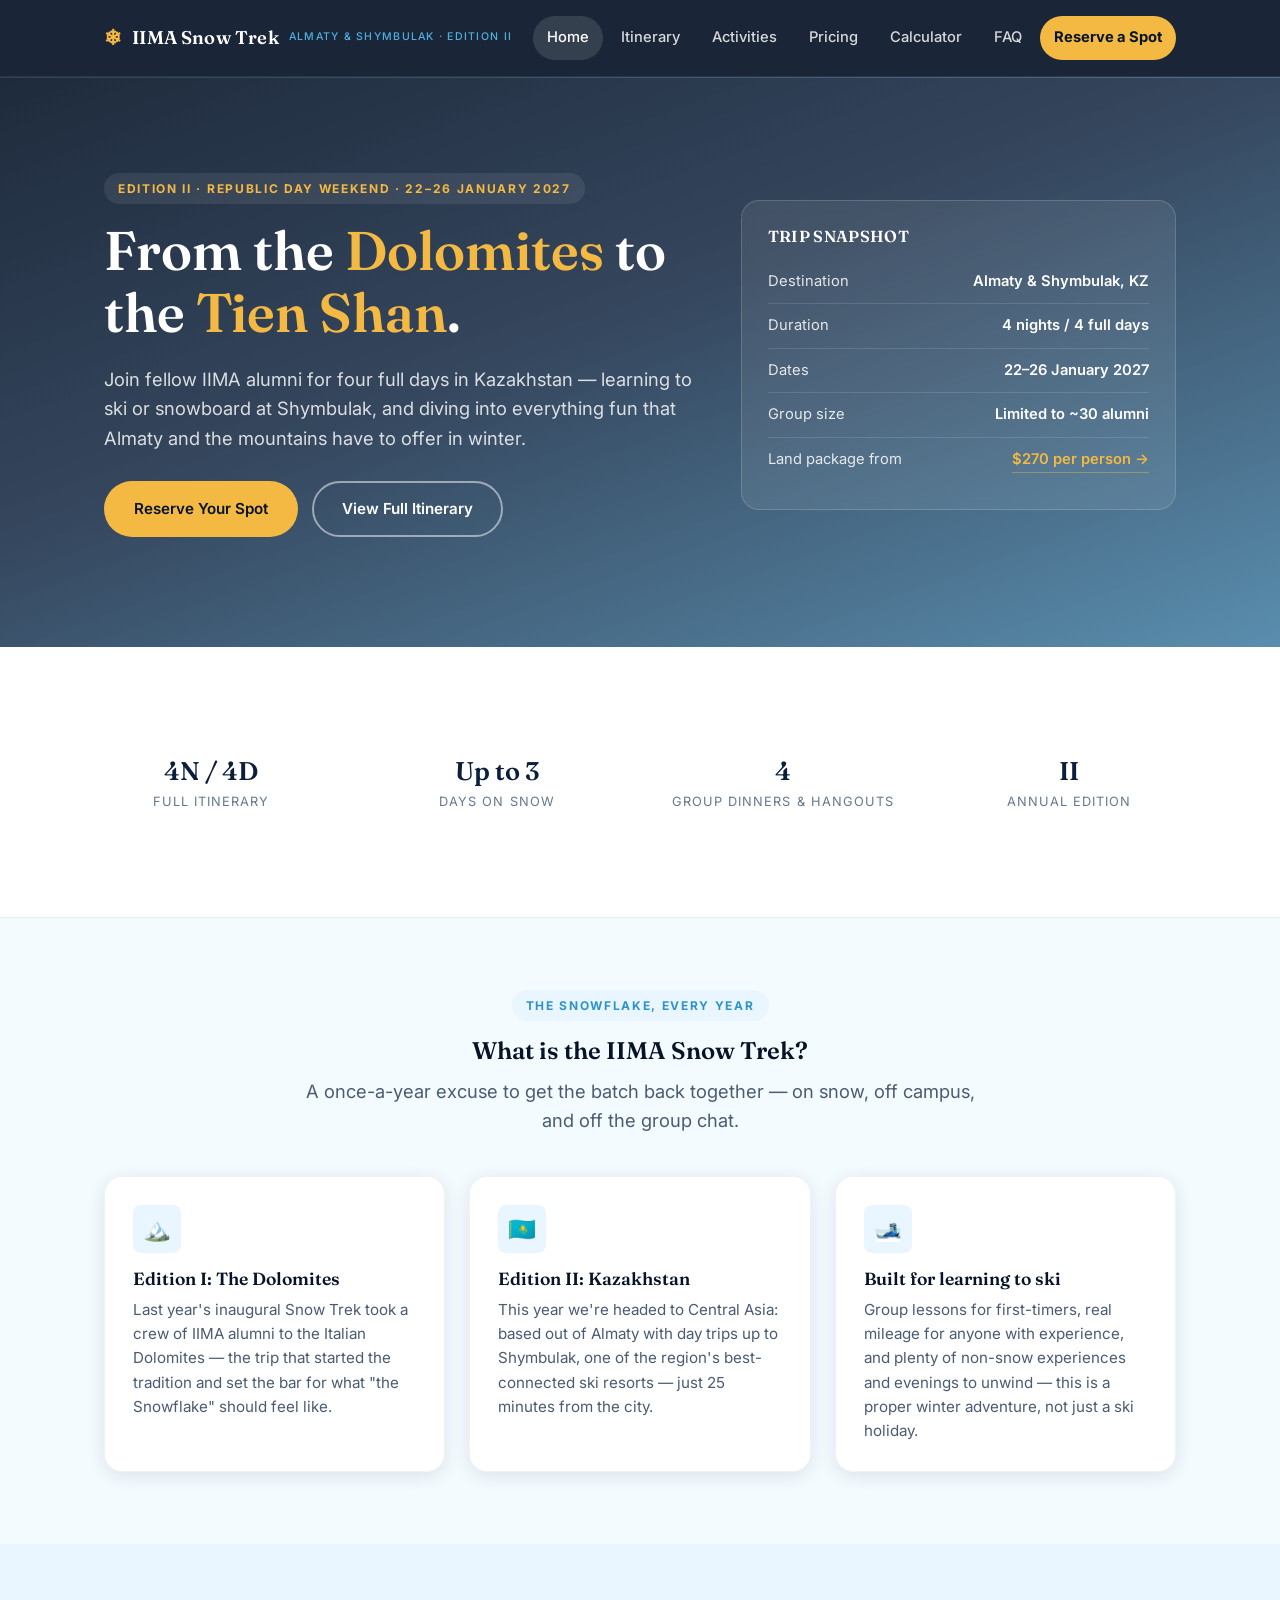
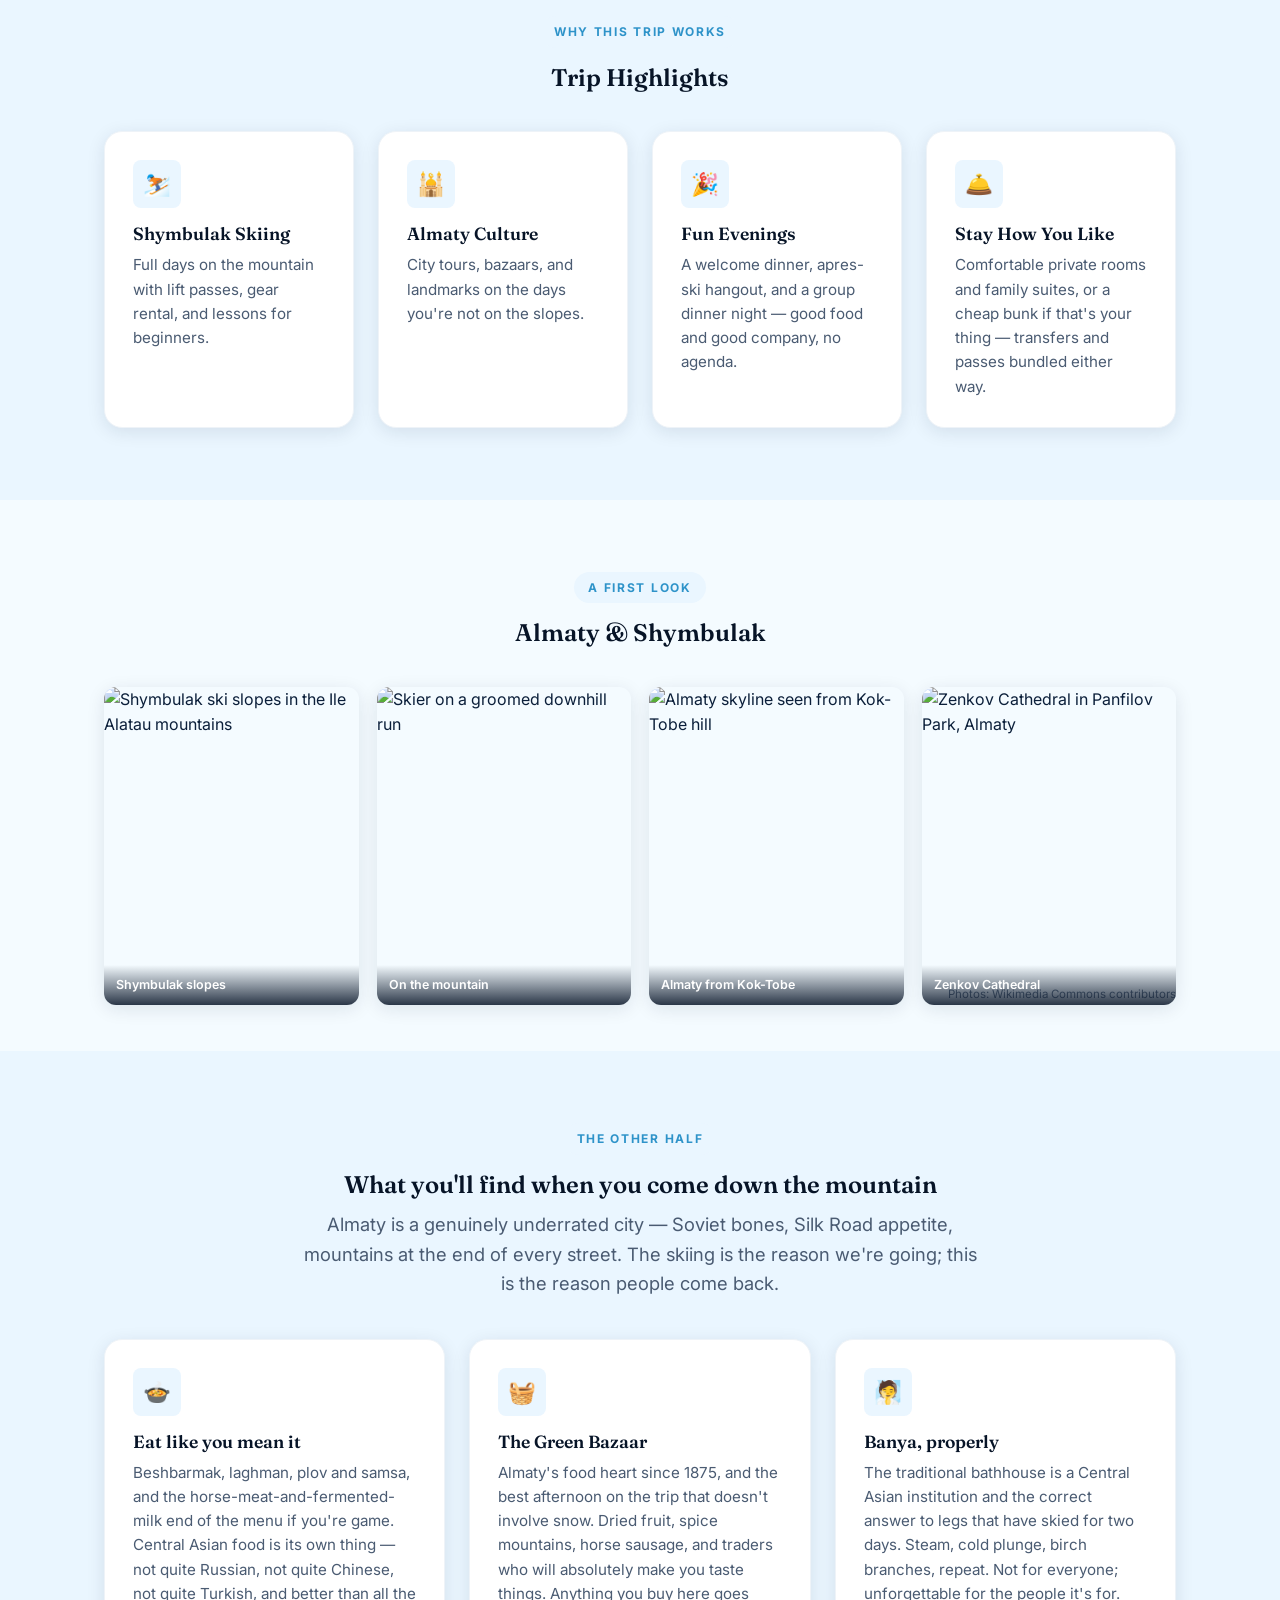
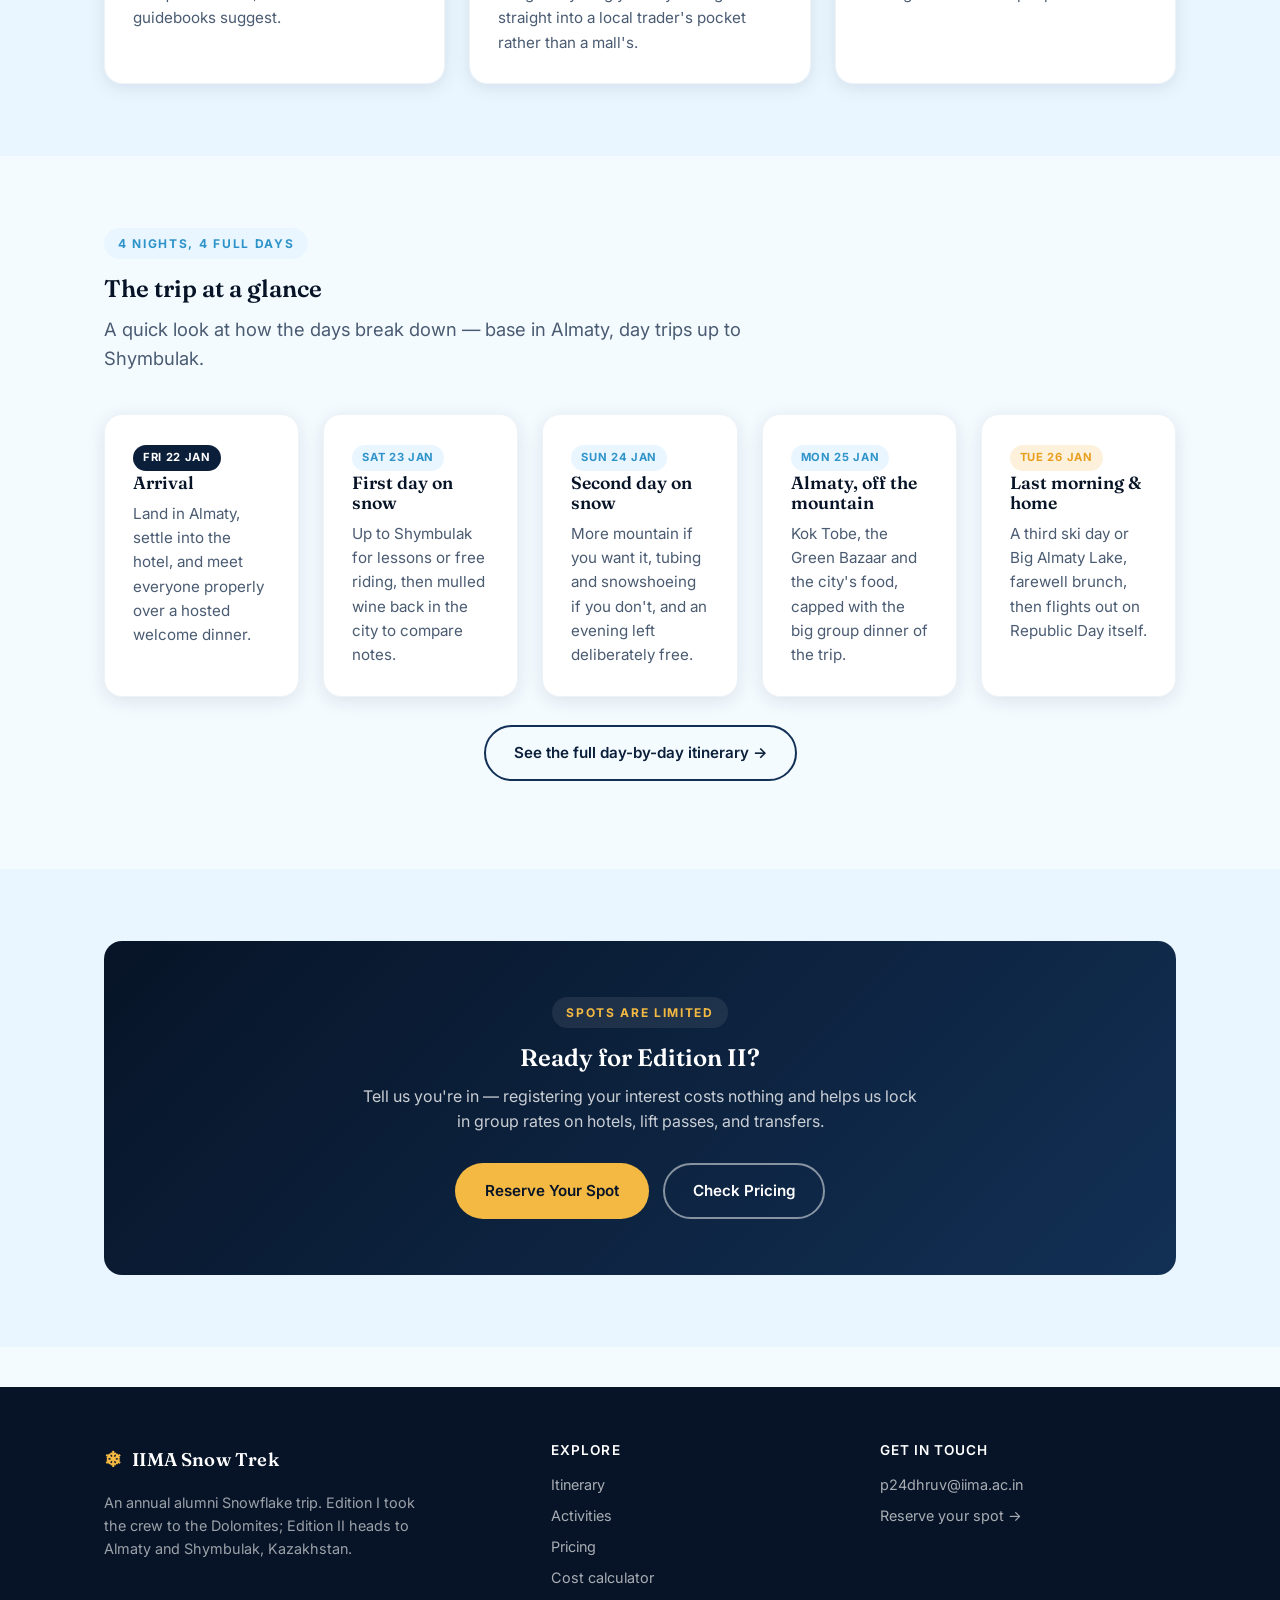
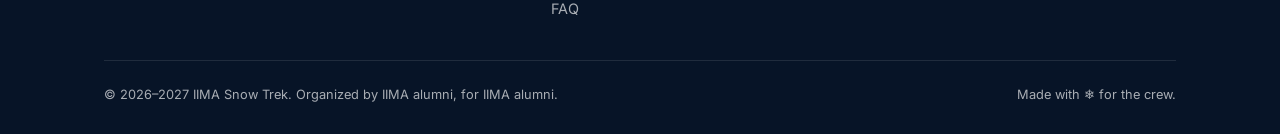
==== index.html @ 06ae1fa2 "Reprice estimates to the 25th percentile instead of the midpoint Every market-sourced figure now sit" ====
<!doctype html>
<html lang="en">
<head>
<meta charset="UTF-8">
<meta name="viewport" content="width=device-width, initial-scale=1.0">
<title>IIMA Snow Trek 2027 — Almaty &amp; Shymbulak, Kazakhstan</title>
<meta name="description" content="The annual IIMA alumni Snow Trek heads to Almaty and Shymbulak, Kazakhstan for 4 nights and 4 full days of learning to ski or snowboard, and winter adventures in Central Asia.">
<link rel="preconnect" href="https://fonts.googleapis.com">
<link rel="preconnect" href="https://fonts.gstatic.com" crossorigin>
<link href="https://fonts.googleapis.com/css2?family=Fraunces:wght@500;600;700&family=Inter:wght@400;500;600;700&display=swap" rel="stylesheet">
<link rel="stylesheet" href="css/style.css">
<link rel="icon" href="data:image/svg+xml,%3Csvg xmlns='http://www.w3.org/2000/svg' viewBox='0 0 100 100'%3E%3Ctext y='.9em' font-size='90'%3E%E2%9D%84%EF%B8%8F%3C/text%3E%3C/svg%3E">
</head>
<body>

<header class="site-header">
  <nav class="nav">
    <a href="index.html" class="brand"><span class="flake">❄</span> IIMA Snow Trek<span class="brand-sub">Almaty &amp; Shymbulak · Edition II</span></a>
    <button class="nav-toggle" aria-label="Toggle menu">☰</button>
    <ul class="nav-links">
      <li><a href="index.html">Home</a></li>
      <li><a href="itinerary.html">Itinerary</a></li>
      <li><a href="activities.html">Activities</a></li>
      <li><a href="pricing.html">Pricing</a></li>
      <li><a href="pricing.html#calc">Calculator</a></li>
      <li><a href="faq.html">FAQ</a></li>
      <li><a href="register.html" class="nav-cta">Reserve a Spot</a></li>
    </ul>
  </nav>
</header>

<section class="hero">
  <div class="wrap hero-inner">
    <div>
      <span class="eyebrow on-dark">Edition II · Republic Day weekend · 22–26 January 2027</span>
      <h1>From the <span class="accent">Dolomites</span> to the <span class="accent">Tien Shan</span>.</h1>
      <p class="lede">Join fellow IIMA alumni for four full days in Kazakhstan — learning to ski or snowboard at Shymbulak, and diving into everything fun that Almaty and the mountains have to offer in winter.</p>
      <div class="hero-ctas">
        <a href="register.html" class="btn btn-primary">Reserve Your Spot</a>
        <a href="itinerary.html" class="btn btn-outline">View Full Itinerary</a>
      </div>
    </div>
    <div class="hero-card">
      <h3>TRIP SNAPSHOT</h3>
      <div class="hero-fact"><span>Destination</span><strong>Almaty &amp; Shymbulak, KZ</strong></div>
      <div class="hero-fact"><span>Duration</span><strong>4 nights / 4 full days</strong></div>
      <div class="hero-fact"><span>Dates</span><strong>22–26 January 2027</strong></div>
      <div class="hero-fact"><span>Group size</span><strong>Limited to ~30 alumni</strong></div>
      <div class="hero-fact"><span>Land package from</span><a href="pricing.html">$270 per person →</a></div>
    </div>
  </div>
</section>

<section class="facts-strip">
  <div class="wrap facts-grid">
    <div class="fact-item"><div class="num">4N / 4D</div><div class="label">Full itinerary</div></div>
    <div class="fact-item"><div class="num">Up to 3</div><div class="label">Days on snow</div></div>
    <div class="fact-item"><div class="num">4</div><div class="label">Group dinners &amp; hangouts</div></div>
    <div class="fact-item"><div class="num">II</div><div class="label">Annual edition</div></div>
  </div>
</section>

<section>
  <div class="wrap">
    <div class="section-head center">
      <span class="eyebrow">The Snowflake, every year</span>
      <h2>What is the IIMA Snow Trek?</h2>
      <p class="lede center">A once-a-year excuse to get the batch back together — on snow, off campus, and off the group chat.</p>
    </div>
    <div class="grid grid-3">
      <div class="card">
        <div class="icon">🏔️</div>
        <h3>Edition I: The Dolomites</h3>
        <p>Last year's inaugural Snow Trek took a crew of IIMA alumni to the Italian Dolomites — the trip that started the tradition and set the bar for what "the Snowflake" should feel like.</p>
      </div>
      <div class="card">
        <div class="icon">🇰🇿</div>
        <h3>Edition II: Kazakhstan</h3>
        <p>This year we're headed to Central Asia: based out of Almaty with day trips up to Shymbulak, one of the region's best-connected ski resorts — just 25 minutes from the city.</p>
      </div>
      <div class="card">
        <div class="icon">🎿</div>
        <h3>Built for learning to ski</h3>
        <p>Group lessons for first-timers, real mileage for anyone with experience, and plenty of non-snow experiences and evenings to unwind — this is a proper winter adventure, not just a ski holiday.</p>
      </div>
    </div>
  </div>
</section>

<section style="background:var(--ice-200);">
  <div class="wrap">
    <div class="section-head center">
      <span class="eyebrow">Why this trip works</span>
      <h2>Trip Highlights</h2>
    </div>
    <div class="grid grid-4">
      <div class="card">
        <div class="icon">⛷️</div>
        <h3>Shymbulak Skiing</h3>
        <p>Full days on the mountain with lift passes, gear rental, and lessons for beginners.</p>
      </div>
      <div class="card">
        <div class="icon">🕌</div>
        <h3>Almaty Culture</h3>
        <p>City tours, bazaars, and landmarks on the days you're not on the slopes.</p>
      </div>
      <div class="card">
        <div class="icon">🎉</div>
        <h3>Fun Evenings</h3>
        <p>A welcome dinner, apres-ski hangout, and a group dinner night — good food and good company, no agenda.</p>
      </div>
      <div class="card">
        <div class="icon">🛎️</div>
        <h3>Stay How You Like</h3>
        <p>Comfortable private rooms and family suites, or a cheap bunk if that's your thing — transfers and passes bundled either way.</p>
      </div>
    </div>
  </div>
</section>

<section style="padding-bottom:24px;">
  <div class="wrap">
    <div class="section-head center">
      <span class="eyebrow">A first look</span>
      <h2>Almaty &amp; Shymbulak</h2>
    </div>
    <div class="gallery-grid">
      <div class="gallery-item">
        <img src="https://commons.wikimedia.org/wiki/Special:FilePath/Shymbulak_Ile_Alatau_Mountains_in_Almaty_07.jpg" alt="Shymbulak ski slopes in the Ile Alatau mountains" loading="lazy">
        <span class="cap">Shymbulak slopes</span>
      </div>
      <div class="gallery-item">
        <img src="https://commons.wikimedia.org/wiki/Special:FilePath/Downhill_skiing_in_flat_light.jpg" alt="Skier on a groomed downhill run" loading="lazy">
        <span class="cap">On the mountain</span>
      </div>
      <div class="gallery-item">
        <img src="https://commons.wikimedia.org/wiki/Special:FilePath/Almaty_Skyline_from_the_K%C3%B6k_T%C3%B6be_hill.jpg" alt="Almaty skyline seen from Kok-Tobe hill" loading="lazy">
        <span class="cap">Almaty from Kok-Tobe</span>
      </div>
      <div class="gallery-item">
        <img src="https://commons.wikimedia.org/wiki/Special:FilePath/Zenkov_Cathedral,_Almaty.jpg" alt="Zenkov Cathedral in Panfilov Park, Almaty" loading="lazy">
        <span class="cap">Zenkov Cathedral</span>
      </div>
    </div>
    <p class="photo-credit">Photos: Wikimedia Commons contributors</p>
  </div>
</section>

<section style="background:var(--ice-200);">
  <div class="wrap">
    <div class="section-head center">
      <span class="eyebrow">The other half</span>
      <h2>What you'll find when you come down the mountain</h2>
      <p class="lede center">Almaty is a genuinely underrated city — Soviet bones, Silk Road appetite, mountains at the end of every street. The skiing is the reason we're going; this is the reason people come back.</p>
    </div>
    <div class="grid grid-3">
      <div class="card">
        <div class="icon">🍲</div>
        <h3>Eat like you mean it</h3>
        <p>Beshbarmak, laghman, plov and samsa, and the horse-meat-and-fermented-milk end of the menu if you're game. Central Asian food is its own thing — not quite Russian, not quite Chinese, not quite Turkish, and better than all the guidebooks suggest.</p>
      </div>
      <div class="card">
        <div class="icon">🧺</div>
        <h3>The Green Bazaar</h3>
        <p>Almaty's food heart since 1875, and the best afternoon on the trip that doesn't involve snow. Dried fruit, spice mountains, horse sausage, and traders who will absolutely make you taste things. Anything you buy here goes straight into a local trader's pocket rather than a mall's.</p>
      </div>
      <div class="card">
        <div class="icon">🧖</div>
        <h3>Banya, properly</h3>
        <p>The traditional bathhouse is a Central Asian institution and the correct answer to legs that have skied for two days. Steam, cold plunge, birch branches, repeat. Not for everyone; unforgettable for the people it's for.</p>
      </div>
    </div>
  </div>
</section>

<section>
  <div class="wrap">
    <div class="section-head">
      <span class="eyebrow">4 nights, 4 full days</span>
      <h2>The trip at a glance</h2>
      <p class="lede">A quick look at how the days break down — base in Almaty, day trips up to Shymbulak.</p>
    </div>
    <div class="grid grid-5">
      <div class="card"><div class="tag navy">Fri 22 Jan</div><h3>Arrival</h3><p>Land in Almaty, settle into the hotel, and meet everyone properly over a hosted welcome dinner.</p></div>
      <div class="card"><div class="tag">Sat 23 Jan</div><h3>First day on snow</h3><p>Up to Shymbulak for lessons or free riding, then mulled wine back in the city to compare notes.</p></div>
      <div class="card"><div class="tag">Sun 24 Jan</div><h3>Second day on snow</h3><p>More mountain if you want it, tubing and snowshoeing if you don't, and an evening left deliberately free.</p></div>
      <div class="card"><div class="tag">Mon 25 Jan</div><h3>Almaty, off the mountain</h3><p>Kok Tobe, the Green Bazaar and the city's food, capped with the big group dinner of the trip.</p></div>
      <div class="card"><div class="tag gold">Tue 26 Jan</div><h3>Last morning &amp; home</h3><p>A third ski day or Big Almaty Lake, farewell brunch, then flights out on Republic Day itself.</p></div>
    </div>
    <p class="center" style="margin-top:28px;"><a href="itinerary.html" class="btn btn-outline-dark">See the full day-by-day itinerary →</a></p>
  </div>
</section>

<section style="background:var(--ice-200);">
  <div class="wrap">
    <div class="cta-band">
      <span class="eyebrow on-dark">Spots are limited</span>
      <h2>Ready for Edition II?</h2>
      <p>Tell us you're in — registering your interest costs nothing and helps us lock in group rates on hotels, lift passes, and transfers.</p>
      <div class="hero-ctas">
        <a href="register.html" class="btn btn-primary">Reserve Your Spot</a>
        <a href="pricing.html" class="btn btn-outline">Check Pricing</a>
      </div>
    </div>
  </div>
</section>

<footer class="site-footer">
  <div class="wrap">
    <div class="footer-grid">
      <div>
        <div class="brand" style="margin-bottom:14px;"><span class="flake">❄</span> IIMA Snow Trek</div>
        <p style="color:rgba(255,255,255,0.6); font-size:0.9rem; max-width:320px;">An annual alumni Snowflake trip. Edition I took the crew to the Dolomites; Edition II heads to Almaty and Shymbulak, Kazakhstan.</p>
      </div>
      <div>
        <h4>Explore</h4>
        <ul>
          <li><a href="itinerary.html">Itinerary</a></li>
          <li><a href="activities.html">Activities</a></li>
          <li><a href="pricing.html">Pricing</a></li>
          <li><a href="pricing.html#calc">Cost calculator</a></li>
          <li><a href="faq.html">FAQ</a></li>
        </ul>
      </div>
      <div>
        <h4>Get in touch</h4>
        <ul>
          <li><a href="mailto:p24dhruv@iima.ac.in">p24dhruv@iima.ac.in</a></li>
          <li><a href="register.html">Reserve your spot →</a></li>
        </ul>
      </div>
    </div>
    <div class="footer-bottom">
      <span>© 2026–2027 IIMA Snow Trek. Organized by IIMA alumni, for IIMA alumni.</span>
      <span>Made with ❄ for the crew.</span>
    </div>
  </div>
</footer>

<script src="js/main.js"></script>
</body>
</html>
---- css/style.css ----
/* ===================== IIMA Snow Trek — Shared Styles ===================== */

:root {
  --navy-950: #071427;
  --navy-900: #0b1f3a;
  --navy-800: #123055;
  --navy-700: #1a4272;
  --ice-100: #f4fbff;
  --ice-200: #eaf6ff;
  --ice-300: #d6ecfb;
  --sky-400: #4fb0e0;
  --sky-500: #2e93c9;
  --gold-400: #f4b942;
  --gold-500: #e89f1f;
  --slate-600: #4a5b72;
  --slate-500: #66788e;
  --white: #ffffff;
  --radius-lg: 18px;
  --radius-md: 12px;
  --radius-sm: 8px;
  --shadow-soft: 0 10px 30px rgba(11, 31, 58, 0.08);
  --shadow-card: 0 4px 18px rgba(11, 31, 58, 0.10);
  --max-width: 1120px;
}

* { box-sizing: border-box; }

html { scroll-behavior: smooth; }

body {
  margin: 0;
  font-family: 'Inter', -apple-system, BlinkMacSystemFont, 'Segoe UI', sans-serif;
  color: var(--navy-900);
  background: var(--ice-100);
  line-height: 1.6;
  -webkit-font-smoothing: antialiased;
}

h1, h2, h3, h4 {
  font-family: 'Fraunces', Georgia, 'Times New Roman', serif;
  font-weight: 600;
  line-height: 1.15;
  margin: 0 0 0.5em;
  color: var(--navy-950);
}

p { margin: 0 0 1em; color: var(--slate-600); }

a { color: inherit; text-decoration: none; }

img { max-width: 100%; display: block; }

.wrap {
  max-width: var(--max-width);
  margin: 0 auto;
  padding: 0 24px;
}

section { padding: 72px 0; }

.section-tight { padding: 40px 0; }

.eyebrow {
  display: inline-block;
  font-size: 0.75rem;
  font-weight: 700;
  letter-spacing: 0.14em;
  text-transform: uppercase;
  color: var(--sky-500);
  background: var(--ice-200);
  padding: 6px 14px;
  border-radius: 999px;
  margin-bottom: 16px;
}

.eyebrow.on-dark {
  color: var(--gold-400);
  background: rgba(255,255,255,0.08);
}

.lede {
  font-size: 1.15rem;
  color: var(--slate-600);
  max-width: 680px;
}

.center { text-align: center; margin-left: auto; margin-right: auto; }

/* ---------- Buttons ---------- */
.btn {
  display: inline-flex;
  align-items: center;
  gap: 8px;
  padding: 14px 28px;
  border-radius: 999px;
  font-weight: 600;
  font-size: 0.95rem;
  border: 2px solid transparent;
  cursor: pointer;
  transition: transform 0.15s ease, box-shadow 0.15s ease, background 0.15s ease, color 0.15s ease;
}

.btn-primary {
  background: var(--gold-400);
  color: var(--navy-950);
}
.btn-primary:hover { background: var(--gold-500); transform: translateY(-1px); box-shadow: 0 8px 20px rgba(232,159,31,0.35); }

.btn-outline {
  background: transparent;
  border-color: rgba(255,255,255,0.5);
  color: var(--white);
}
.btn-outline:hover { background: rgba(255,255,255,0.12); }

.btn-outline-dark {
  background: transparent;
  border-color: var(--navy-800);
  color: var(--navy-900);
}
.btn-outline-dark:hover { background: var(--navy-900); color: var(--white); }

.btn-block { width: 100%; justify-content: center; }

/* ---------- Header / Nav ---------- */
.site-header {
  position: sticky;
  top: 0;
  z-index: 100;
  background: rgba(7, 20, 39, 0.92);
  backdrop-filter: blur(8px);
  border-bottom: 1px solid rgba(255,255,255,0.08);
}

.nav {
  display: flex;
  align-items: center;
  justify-content: space-between;
  padding: 16px 24px;
  max-width: var(--max-width);
  margin: 0 auto;
}

.brand {
  display: flex;
  align-items: center;
  gap: 10px;
  color: var(--white);
  font-family: 'Fraunces', serif;
  font-weight: 600;
  font-size: 1.15rem;
  letter-spacing: 0.01em;
}

.brand .flake { font-size: 1.3rem; color: var(--gold-400); }
.brand .brand-sub {
  display: block;
  font-family: 'Inter', sans-serif;
  font-weight: 500;
  font-size: 0.66rem;
  letter-spacing: 0.12em;
  text-transform: uppercase;
  color: var(--sky-400);
}

.nav-links {
  display: flex;
  align-items: center;
  gap: 4px;
  list-style: none;
  margin: 0;
  padding: 0;
}

.nav-links a {
  display: block;
  padding: 10px 14px;
  border-radius: 999px;
  color: rgba(255,255,255,0.82);
  font-size: 0.92rem;
  font-weight: 500;
  transition: background 0.15s ease, color 0.15s ease;
}

.nav-links a:hover { background: rgba(255,255,255,0.08); color: var(--white); }
.nav-links a.active { background: rgba(255,255,255,0.12); color: var(--white); }

.nav-links a.nav-cta {
  background: var(--gold-400);
  color: var(--navy-950);
  font-weight: 700;
}
.nav-links a.nav-cta:hover { background: var(--gold-500); }

.nav-toggle {
  display: none;
  background: none;
  border: none;
  color: var(--white);
  font-size: 1.6rem;
  cursor: pointer;
  padding: 4px 8px;
}

@media (max-width: 860px) {
  .nav-toggle { display: block; }
  .nav-links {
    position: absolute;
    top: 100%;
    left: 0;
    right: 0;
    flex-direction: column;
    align-items: stretch;
    background: var(--navy-950);
    padding: 8px 16px 20px;
    gap: 2px;
    display: none;
    border-bottom: 1px solid rgba(255,255,255,0.08);
  }
  .nav-links.open { display: flex; }
  .nav-links a { padding: 12px 14px; }
  .nav-links a.nav-cta { margin-top: 8px; text-align: center; }
}

/* ---------- Hero (page banner, non-home) ---------- */
.page-hero {
  background:
    linear-gradient(160deg, rgba(7,20,39,0.90) 0%, rgba(11,31,58,0.86) 55%, rgba(46,147,201,0.72) 140%),
    url('https://commons.wikimedia.org/wiki/Special:FilePath/Shymbulak_Ile_Alatau_Mountains_in_Almaty_05.jpg');
  background-size: cover;
  background-position: center 65%;
  color: var(--white);
  padding: 64px 0 56px;
  position: relative;
  overflow: hidden;
}

.page-hero::after {
  content: '❄';
  position: absolute;
  right: -20px;
  top: -30px;
  font-size: 220px;
  color: rgba(255,255,255,0.05);
  pointer-events: none;
}

/* The decorative flake crowds the heading on narrow screens — drop it there. */
@media (max-width: 760px) {
  .page-hero::after { display: none; }
}

.page-hero h1 { color: var(--white); font-size: clamp(1.9rem, 4vw, 2.7rem); }
.page-hero p { color: rgba(255,255,255,0.78); max-width: 640px; }

/* ---------- Home Hero ---------- */
.hero {
  position: relative;
  background:
    linear-gradient(160deg, rgba(7,20,39,0.90) 0%, rgba(11,31,58,0.82) 45%, rgba(46,147,201,0.68) 130%),
    url('https://commons.wikimedia.org/wiki/Special:FilePath/Shymbulak_mountain_in_February_2024_09.jpg');
  background-size: cover;
  background-position: center 60%;
  color: var(--white);
  padding: 96px 0 110px;
  overflow: hidden;
}

.hero-inner {
  display: grid;
  grid-template-columns: 1.15fr 0.85fr;
  gap: 48px;
  align-items: center;
}

.hero h1 {
  color: var(--white);
  font-size: clamp(2.2rem, 5vw, 3.4rem);
  margin-bottom: 20px;
}

.hero h1 .accent { color: var(--gold-400); }

.hero .lede { color: rgba(255,255,255,0.82); font-size: 1.15rem; }

.hero-ctas { display: flex; gap: 14px; flex-wrap: wrap; margin-top: 28px; }

.hero-card {
  background: rgba(255,255,255,0.08);
  border: 1px solid rgba(255,255,255,0.16);
  border-radius: var(--radius-lg);
  padding: 26px;
  backdrop-filter: blur(6px);
}

.hero-card h3 { color: var(--white); font-size: 1rem; margin-bottom: 14px; letter-spacing: 0.02em; }

.hero-fact {
  display: flex;
  justify-content: space-between;
  align-items: baseline;
  padding: 10px 0;
  border-bottom: 1px solid rgba(255,255,255,0.12);
  color: rgba(255,255,255,0.85);
  font-size: 0.92rem;
}
.hero-fact:last-child { border-bottom: none; }
.hero-fact strong { color: var(--white); font-weight: 600; }
.hero-fact a { color: var(--gold-400); font-weight: 600; border-bottom: 1px solid rgba(244,185,66,0.4); }
.hero-fact a:hover { border-bottom-color: var(--gold-400); }

@media (max-width: 900px) {
  .hero-inner { grid-template-columns: 1fr; }
}

/* ---------- Quick facts strip ---------- */
.facts-strip {
  background: var(--white);
  border-bottom: 1px solid #e6eef5;
}
.facts-grid {
  display: grid;
  grid-template-columns: repeat(4, 1fr);
  gap: 24px;
  padding: 32px 0;
}
.fact-item { text-align: center; }
.fact-item .num { font-family: 'Fraunces', serif; font-size: 1.6rem; color: var(--navy-900); font-weight: 600; }
.fact-item .label { font-size: 0.8rem; color: var(--slate-500); text-transform: uppercase; letter-spacing: 0.08em; }

@media (max-width: 760px) {
  .facts-grid { grid-template-columns: repeat(2, 1fr); }
}

/* ---------- Grids & Cards ---------- */
.grid { display: grid; gap: 24px; }
.grid-2 { grid-template-columns: repeat(2, 1fr); }
.grid-3 { grid-template-columns: repeat(3, 1fr); }
.grid-4 { grid-template-columns: repeat(4, 1fr); }
.grid-5 { grid-template-columns: repeat(5, 1fr); }

@media (max-width: 960px) {
  .grid-5 { grid-template-columns: repeat(3, 1fr); }
}
@media (max-width: 860px) {
  .grid-3, .grid-4 { grid-template-columns: repeat(2, 1fr); }
}
@media (max-width: 560px) {
  .grid-2, .grid-3, .grid-4, .grid-5 { grid-template-columns: 1fr; }
}

.card {
  background: var(--white);
  border-radius: var(--radius-lg);
  padding: 28px;
  box-shadow: var(--shadow-card);
  border: 1px solid #eef3f8;
}

.card .icon {
  width: 48px; height: 48px;
  display: flex; align-items: center; justify-content: center;
  background: var(--ice-200);
  border-radius: var(--radius-sm);
  font-size: 1.4rem;
  margin-bottom: 16px;
}

.card h3 { font-size: 1.1rem; }
.card p { margin-bottom: 0; font-size: 0.95rem; }

.tag {
  display: inline-block;
  font-size: 0.7rem;
  font-weight: 700;
  text-transform: uppercase;
  letter-spacing: 0.06em;
  padding: 4px 10px;
  border-radius: 999px;
  background: var(--ice-200);
  color: var(--sky-500);
  margin: 2px 4px 2px 0;
}
.tag.gold { background: #fdf1dc; color: var(--gold-500); }
.tag.navy { background: var(--navy-900); color: var(--white); }

/* ---------- Section headers ---------- */
.section-head { max-width: 680px; margin-bottom: 40px; }
.section-head.center { margin-left: auto; margin-right: auto; text-align: center; }

/* ---------- Timeline (Itinerary) ---------- */
.timeline { position: relative; margin-top: 20px; }
.day-block {
  display: grid;
  grid-template-columns: 172px 1fr;
  gap: 32px;
  padding: 32px 0;
  border-bottom: 1px solid #e6eef5;
}
.day-block:last-child { border-bottom: none; }

.day-label {
  position: sticky;
  top: 90px;
  align-self: start;
}
.day-label .day-num { font-family: 'Fraunces', serif; font-size: 1.7rem; color: var(--sky-500); font-weight: 600; line-height: 1.15; }
.day-label .day-name { font-size: 0.9rem; color: var(--navy-800); font-weight: 500; margin-top: 4px; line-height: 1.35; }
.day-label .day-note { font-size: 0.72rem; color: var(--slate-500); text-transform: uppercase; letter-spacing: 0.07em; margin-top: 6px; }

.event-row {
  display: flex;
  gap: 16px;
  padding: 14px 0;
}
.event-row .time {
  min-width: 96px;
  font-weight: 600;
  color: var(--navy-800);
  font-size: 0.88rem;
  padding-top: 2px;
}
.event-row .dot {
  width: 10px; height: 10px; border-radius: 50%;
  background: var(--sky-400);
  margin-top: 6px;
  flex-shrink: 0;
}
.event-row.snow .dot { background: var(--sky-400); }
.event-row.city .dot { background: var(--gold-400); }
.event-row.social .dot { background: #e0679c; }
.event-row .content h4 { font-size: 1rem; margin-bottom: 4px; }
.event-row .content p { font-size: 0.92rem; margin-bottom: 6px; }

@media (max-width: 700px) {
  .day-block { grid-template-columns: 1fr; gap: 8px; }
  .day-label { position: static; margin-bottom: 8px; }
  .day-label .day-name { margin-top: 2px; }
}

/* ---------- Tabs (Activities page) ---------- */
.tabs {
  display: flex;
  gap: 10px;
  margin-bottom: 32px;
  flex-wrap: wrap;
}
.tab-btn {
  padding: 12px 22px;
  border-radius: 999px;
  border: 2px solid #dbe7f0;
  background: var(--white);
  font-weight: 600;
  font-size: 0.92rem;
  cursor: pointer;
  color: var(--slate-600);
  transition: all 0.15s ease;
}
.tab-btn.active {
  background: var(--navy-900);
  border-color: var(--navy-900);
  color: var(--white);
}
.tab-panel { display: none; }
.tab-panel.active { display: block; }

.activity-row {
  display: flex;
  gap: 18px;
  padding: 20px 0;
  border-bottom: 1px solid #e6eef5;
}
.activity-row:last-child { border-bottom: none; }
.activity-row .icon {
  width: 44px; height: 44px; flex-shrink: 0;
  border-radius: var(--radius-sm);
  background: var(--ice-200);
  display: flex; align-items: center; justify-content: center;
  font-size: 1.3rem;
  overflow: hidden;
}
.activity-row .icon img { width: 100%; height: 100%; object-fit: cover; }
.activity-row h4 { margin-bottom: 4px; font-size: 1.02rem; }
.activity-row p { margin-bottom: 8px; font-size: 0.93rem; }

/* ---------- Pricing ---------- */
.price-note {
  background: #fff7e8;
  border: 1px solid #f3ddac;
  color: #8a6413;
  padding: 16px 20px;
  border-radius: var(--radius-md);
  font-size: 0.92rem;
  margin-bottom: 40px;
}

.price-grid { display: grid; grid-template-columns: repeat(3, 1fr); gap: 24px; align-items: stretch; }
@media (max-width: 860px) { .price-grid { grid-template-columns: 1fr; } }

.price-card {
  background: var(--white);
  border-radius: var(--radius-lg);
  padding: 32px 28px;
  box-shadow: var(--shadow-card);
  border: 1px solid #eef3f8;
  display: flex;
  flex-direction: column;
}
.price-card.featured {
  border: 2px solid var(--gold-400);
  transform: translateY(-8px);
  box-shadow: 0 16px 40px rgba(232,159,31,0.18);
}
.price-card .badge {
  align-self: flex-start;
  background: var(--gold-400);
  color: var(--navy-950);
  font-size: 0.7rem;
  font-weight: 700;
  text-transform: uppercase;
  letter-spacing: 0.06em;
  padding: 4px 10px;
  border-radius: 999px;
  margin-bottom: 14px;
}
.price-card .amount { font-family: 'Fraunces', serif; font-size: 2.4rem; color: var(--navy-950); font-weight: 600; }
.price-card .amount span { font-size: 1rem; font-weight: 500; color: var(--slate-500); font-family: 'Inter', sans-serif; }
.price-card .per { color: var(--slate-500); font-size: 0.85rem; margin-bottom: 20px; }
.price-card ul { list-style: none; padding: 0; margin: 0 0 24px; flex-grow: 1; }
.price-card ul li { padding: 8px 0; font-size: 0.9rem; color: var(--slate-600); border-bottom: 1px dashed #e6eef5; }
.price-card ul li:last-child { border-bottom: none; }

.flight-table-wrap {
  overflow-x: auto;
  background: var(--white);
  border-radius: var(--radius-lg);
  box-shadow: var(--shadow-card);
  border: 1px solid #eef3f8;
}
.flight-table { width: 100%; border-collapse: collapse; min-width: 640px; }
.flight-table th, .flight-table td {
  text-align: left;
  padding: 16px 20px;
  border-bottom: 1px solid #eef3f8;
  font-size: 0.92rem;
}
.flight-table th {
  background: var(--navy-950);
  color: var(--white);
  font-weight: 600;
  font-size: 0.8rem;
  text-transform: uppercase;
  letter-spacing: 0.05em;
}
.flight-table tr:last-child td { border-bottom: none; }
.flight-table td.hub { font-weight: 700; color: var(--navy-950); }
.flight-table td.fare-local { font-weight: 600; }
.flight-table td.fare-usd { color: var(--slate-500); }

.incl-excl { display: grid; grid-template-columns: 1fr 1fr; gap: 32px; margin-top: 48px; }
@media (max-width: 700px) { .incl-excl { grid-template-columns: 1fr; } }
.incl-excl .card ul { list-style: none; padding: 0; margin: 0; }
.incl-excl .card li { padding: 8px 0; font-size: 0.93rem; border-bottom: 1px solid #f0f4f8; }
.incl-excl .card li:last-child { border-bottom: none; }

/* ---------- FAQ Accordion ---------- */
.accordion-item {
  border-bottom: 1px solid #e6eef5;
}
.accordion-q {
  width: 100%;
  text-align: left;
  background: none;
  border: none;
  padding: 22px 0;
  font-size: 1.02rem;
  font-weight: 600;
  color: var(--navy-950);
  font-family: 'Fraunces', serif;
  cursor: pointer;
  display: flex;
  justify-content: space-between;
  align-items: center;
  gap: 16px;
}
.accordion-q .plus { font-size: 1.4rem; color: var(--sky-500); transition: transform 0.2s ease; flex-shrink: 0; }
.accordion-item.open .accordion-q .plus { transform: rotate(45deg); }
.accordion-a {
  max-height: 0;
  overflow: hidden;
  transition: max-height 0.25s ease;
}
.accordion-item.open .accordion-a { max-height: 400px; }
.accordion-a-inner { padding-bottom: 22px; font-size: 0.95rem; color: var(--slate-600); }

/* ---------- Form ---------- */
.form-wrap {
  background: var(--white);
  border-radius: var(--radius-lg);
  box-shadow: var(--shadow-card);
  padding: 40px;
  border: 1px solid #eef3f8;
}
@media (max-width: 600px) { .form-wrap { padding: 26px 20px; } }

.form-row { margin-bottom: 20px; }
.form-row label {
  display: block;
  font-size: 0.85rem;
  font-weight: 600;
  color: var(--navy-800);
  margin-bottom: 6px;
}
.form-row .hint { font-size: 0.78rem; color: var(--slate-500); margin-top: 4px; }
.form-row input,
.form-row select,
.form-row textarea {
  width: 100%;
  padding: 12px 14px;
  border-radius: var(--radius-sm);
  border: 1.5px solid #dbe7f0;
  font-family: inherit;
  font-size: 0.95rem;
  color: var(--navy-900);
  background: var(--ice-100);
}
.form-row input:focus,
.form-row select:focus,
.form-row textarea:focus {
  outline: none;
  border-color: var(--sky-400);
  background: var(--white);
}
.form-grid-2 { display: grid; grid-template-columns: 1fr 1fr; gap: 20px; }
@media (max-width: 600px) { .form-grid-2 { grid-template-columns: 1fr; } }

.radio-group { display: flex; flex-wrap: wrap; gap: 10px; }
.radio-pill {
  border: 1.5px solid #dbe7f0;
  border-radius: 999px;
  padding: 9px 16px;
  font-size: 0.88rem;
  cursor: pointer;
  color: var(--slate-600);
}
.radio-pill input { position: absolute; opacity: 0; width: 0; height: 0; }
.radio-pill:has(input:checked) {
  background: var(--navy-900);
  border-color: var(--navy-900);
  color: var(--white);
}

.form-success {
  display: none;
  text-align: center;
  padding: 40px 20px;
}
.form-success .flake-big { font-size: 2.6rem; color: var(--gold-400); margin-bottom: 12px; }

/* ---------- Callout / CTA band ---------- */
.cta-band {
  background: linear-gradient(135deg, var(--navy-950), var(--navy-800));
  color: var(--white);
  text-align: center;
  border-radius: var(--radius-lg);
  padding: 56px 32px;
}
.cta-band h2 { color: var(--white); }
.cta-band p { color: rgba(255,255,255,0.78); max-width: 560px; margin-left: auto; margin-right: auto; }
.cta-band .hero-ctas { justify-content: center; }

/* ---------- Photo gallery ---------- */
.gallery-grid {
  display: grid;
  grid-template-columns: repeat(4, 1fr);
  gap: 18px;
}
@media (max-width: 860px) { .gallery-grid { grid-template-columns: repeat(2, 1fr); } }

.gallery-item {
  position: relative;
  border-radius: var(--radius-md);
  overflow: hidden;
  aspect-ratio: 4 / 5;
  box-shadow: var(--shadow-card);
}
.gallery-item img {
  width: 100%;
  height: 100%;
  object-fit: cover;
  display: block;
}
.gallery-item .cap {
  position: absolute;
  left: 0; right: 0; bottom: 0;
  padding: 10px 12px;
  background: linear-gradient(0deg, rgba(7,20,39,0.85), transparent);
  color: var(--white);
  font-size: 0.78rem;
  font-weight: 600;
}

.banner-photo {
  border-radius: var(--radius-lg);
  overflow: hidden;
  margin-bottom: 32px;
  box-shadow: var(--shadow-card);
  position: relative;
  aspect-ratio: 16 / 6;
}
.banner-photo img { width: 100%; height: 100%; object-fit: cover; display: block; }
@media (max-width: 700px) { .banner-photo { aspect-ratio: 16 / 9; } }

.photo-credit {
  font-size: 0.72rem;
  color: var(--slate-500);
  text-align: right;
  margin-top: -20px;
  margin-bottom: 24px;
}

/* ---------- Cost calculator ---------- */
/* Offset the anchor target so #calc doesn't land under the sticky header. */
.calc { margin-top: 8px; scroll-margin-top: 90px; }

.calc-presets {
  display: grid;
  grid-template-columns: repeat(5, 1fr);
  gap: 12px;
  margin-bottom: 28px;
}
@media (max-width: 900px) { .calc-presets { grid-template-columns: repeat(2, 1fr); } }
@media (max-width: 520px) { .calc-presets { grid-template-columns: 1fr; } }

.preset-btn {
  text-align: left;
  background: var(--white);
  border: 2px solid #dbe7f0;
  border-radius: var(--radius-md);
  padding: 16px;
  cursor: pointer;
  font-family: inherit;
  transition: border-color 0.15s ease, box-shadow 0.15s ease;
}
.preset-btn:hover { border-color: var(--sky-400); }
.preset-btn.active { border-color: var(--navy-900); box-shadow: var(--shadow-card); }
.preset-btn .p-name {
  display: block;
  font-family: 'Fraunces', serif;
  font-size: 1rem;
  font-weight: 600;
  color: var(--navy-950);
  margin-bottom: 6px;
}
.preset-btn .p-blurb { display: block; font-size: 0.8rem; color: var(--slate-500); line-height: 1.4; }

.calc-body { display: grid; grid-template-columns: 320px 1fr; gap: 28px; align-items: start; }
@media (max-width: 900px) { .calc-body { grid-template-columns: 1fr; } }

.calc-controls {
  background: var(--white);
  border: 1px solid #eef3f8;
  border-radius: var(--radius-lg);
  box-shadow: var(--shadow-card);
  padding: 24px;
}
.calc-controls h4 {
  font-family: 'Inter', sans-serif;
  font-size: 0.72rem;
  text-transform: uppercase;
  letter-spacing: 0.09em;
  color: var(--slate-500);
  margin: 22px 0 12px;
}
.calc-controls h4:first-child { margin-top: 0; }
.calc-field { margin-bottom: 14px; }
.calc-field label { display: block; font-size: 0.82rem; font-weight: 600; color: var(--navy-800); margin-bottom: 5px; }
.calc-field select,
.calc-field input[type="number"] {
  width: 100%;
  padding: 9px 11px;
  border-radius: var(--radius-sm);
  border: 1.5px solid #dbe7f0;
  background: var(--ice-100);
  font-family: inherit;
  font-size: 0.9rem;
  color: var(--navy-900);
}
.calc-field input[type="range"] { width: 100%; accent-color: var(--sky-500); }
.calc-field .range-row { display: flex; justify-content: space-between; align-items: baseline; }
.calc-field .range-out { font-size: 0.82rem; font-weight: 600; color: var(--sky-500); }

.calc-check { display: flex; align-items: flex-start; gap: 9px; margin-bottom: 10px; font-size: 0.86rem; color: var(--navy-800); }
.calc-check input { margin-top: 2px; accent-color: var(--navy-900); }
.calc-check input:disabled + span { color: var(--slate-500); }

.calc-output {
  background: var(--white);
  border: 1px solid #eef3f8;
  border-radius: var(--radius-lg);
  box-shadow: var(--shadow-card);
  padding: 28px;
}

.calc-total-num {
  font-family: 'Fraunces', serif;
  font-size: 2.8rem;
  font-weight: 600;
  color: var(--navy-950);
  line-height: 1;
}
.calc-total-sub { font-size: 0.88rem; color: var(--slate-500); margin-top: 6px; }
.calc-total-head { font-size: 0.72rem; text-transform: uppercase; letter-spacing: 0.09em; color: var(--slate-500); margin-bottom: 8px; }
.calc-per-head { font-size: 0.92rem; color: var(--navy-800); font-weight: 600; margin-top: 4px; }

.stack-bar { display: flex; gap: 2px; height: 34px; margin: 26px 0 14px; }
.stack-seg { min-width: 3px; transition: filter 0.12s ease; }
.stack-seg:first-child { border-radius: 4px 0 0 4px; }
.stack-seg:last-child { border-radius: 0 4px 4px 0; }
.stack-seg:hover, .stack-seg:focus { filter: brightness(1.08); outline: none; }

.calc-legend { list-style: none; padding: 0; margin: 0 0 8px; display: flex; flex-wrap: wrap; gap: 8px 20px; }
.calc-legend li { display: flex; align-items: center; gap: 7px; font-size: 0.82rem; }
.calc-legend .lg-label { color: var(--navy-800); font-weight: 600; }
.calc-legend .lg-val { color: var(--slate-500); }
.sw { width: 11px; height: 11px; border-radius: 3px; flex-shrink: 0; display: inline-block; }

.calc-table { width: 100%; border-collapse: collapse; margin-top: 22px; }
.calc-table th {
  text-align: left;
  font-size: 0.7rem;
  text-transform: uppercase;
  letter-spacing: 0.08em;
  color: var(--slate-500);
  padding: 0 10px 10px 0;
  border-bottom: 1px solid #e6eef5;
  font-weight: 600;
}
.calc-table td { padding: 11px 10px 11px 0; border-bottom: 1px solid #f0f4f8; font-size: 0.88rem; vertical-align: top; }
.calc-table tr:last-child td { border-bottom: none; }
.calc-table .cat-cell { white-space: nowrap; color: var(--navy-800); font-weight: 600; font-size: 0.8rem; }
.calc-table .cat-cell .sw { margin-right: 6px; vertical-align: middle; }
.calc-table td strong { font-weight: 600; color: var(--navy-900); display: block; }
.calc-table .row-note { display: block; font-size: 0.78rem; color: var(--slate-500); margin-top: 2px; }
.calc-table .amt { text-align: right; font-weight: 600; color: var(--navy-950); white-space: nowrap; }
.calc-table th:last-child { text-align: right; }

.calc-tip {
  position: absolute;
  transform: translateX(-50%);
  background: var(--navy-950);
  color: var(--white);
  padding: 8px 12px;
  border-radius: var(--radius-sm);
  font-size: 0.8rem;
  pointer-events: none;
  z-index: 200;
  box-shadow: 0 6px 18px rgba(7,20,39,0.28);
}
.calc-tip strong { display: block; font-weight: 600; margin-bottom: 2px; }

/* ---------- Footer ---------- */
.site-footer {
  background: var(--navy-950);
  color: rgba(255,255,255,0.65);
  padding: 56px 0 28px;
  margin-top: 40px;
}
.footer-grid {
  display: grid;
  grid-template-columns: 1.4fr 1fr 1fr;
  gap: 32px;
  padding-bottom: 32px;
  border-bottom: 1px solid rgba(255,255,255,0.1);
}
@media (max-width: 700px) { .footer-grid { grid-template-columns: 1fr; } }
.site-footer h4 { color: var(--white); font-size: 0.85rem; text-transform: uppercase; letter-spacing: 0.08em; font-family: 'Inter', sans-serif; margin-bottom: 14px; }
.site-footer ul { list-style: none; margin: 0; padding: 0; }
.site-footer li { margin-bottom: 8px; font-size: 0.9rem; }
.site-footer a:hover { color: var(--white); }
.footer-bottom {
  display: flex;
  justify-content: space-between;
  align-items: center;
  flex-wrap: wrap;
  gap: 10px;
  padding-top: 24px;
  font-size: 0.8rem;
}

.badge-strip { display: flex; flex-wrap: wrap; gap: 10px; margin-top: 18px; }

.notice-banner {
  background: #eaf6ff;
  border: 1px dashed #9ecbe6;
  color: var(--navy-800);
  border-radius: var(--radius-md);
  padding: 14px 18px;
  font-size: 0.85rem;
  margin-bottom: 32px;
}
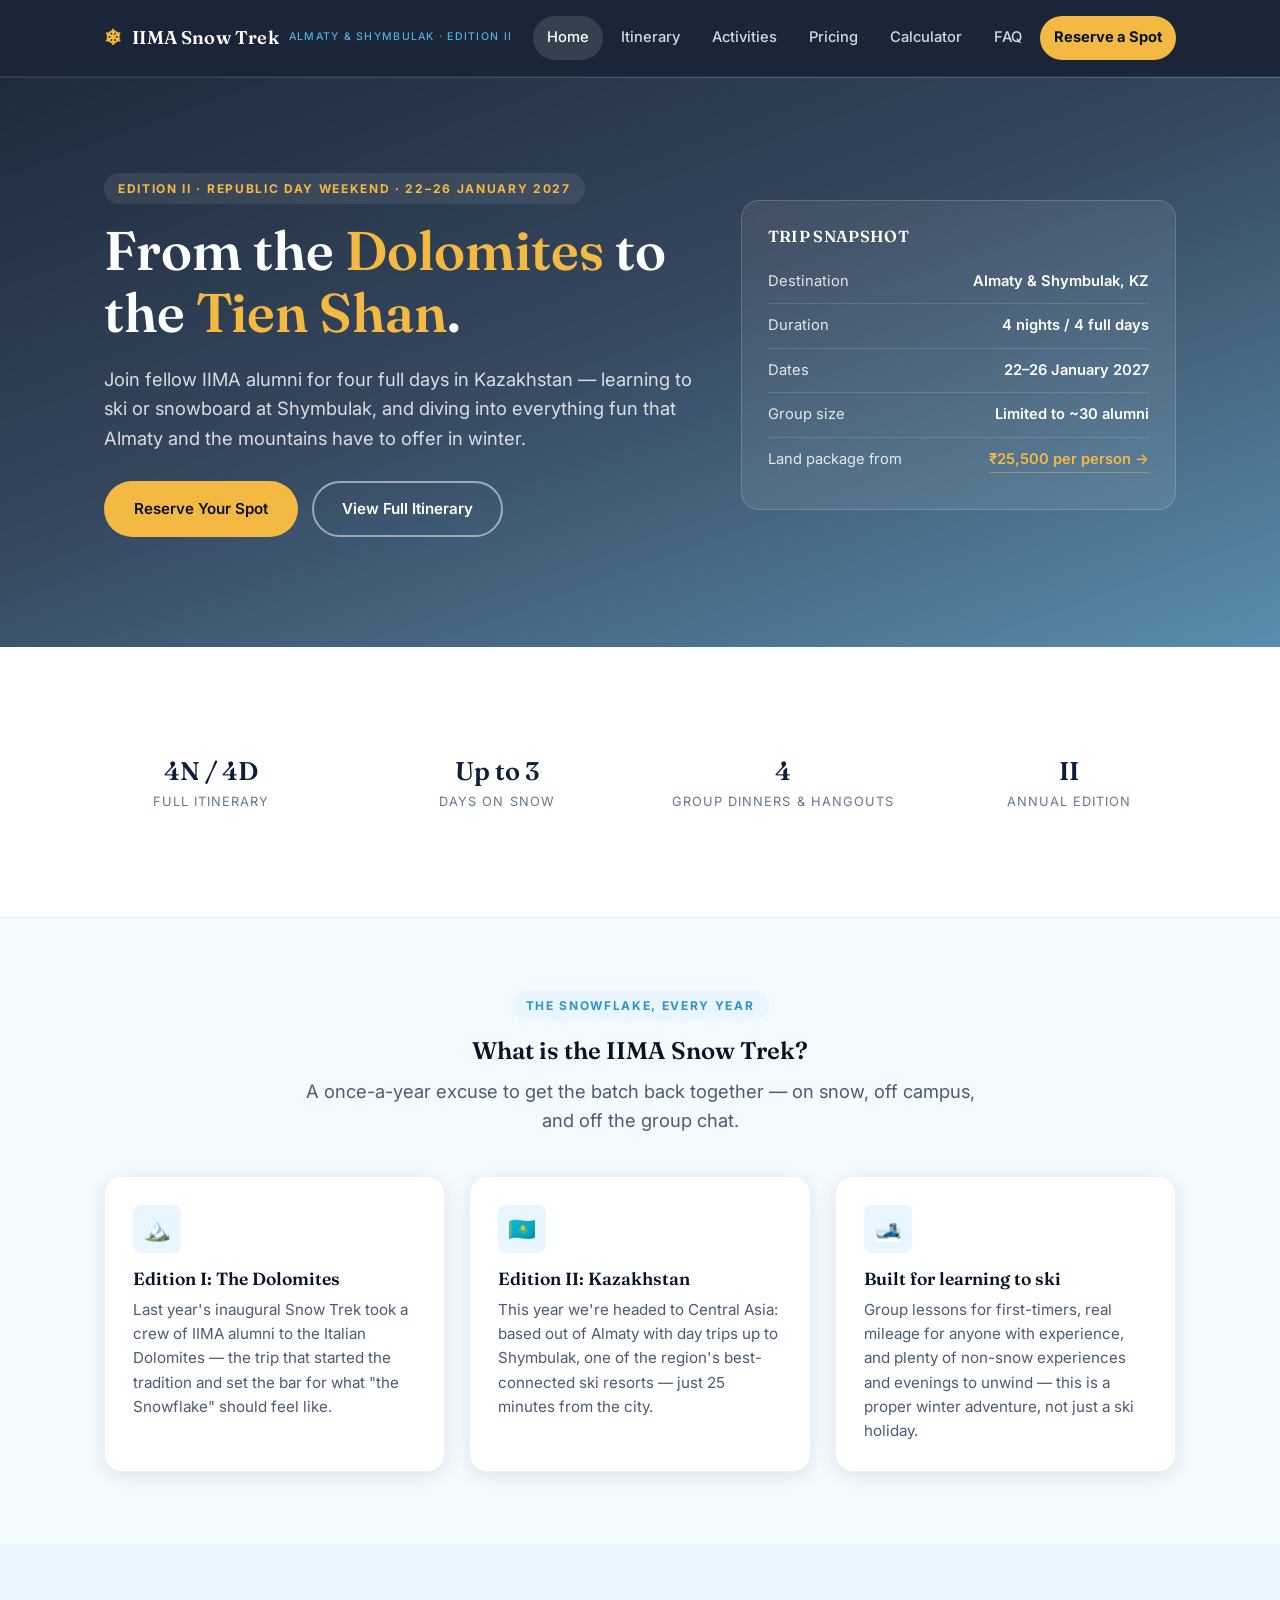
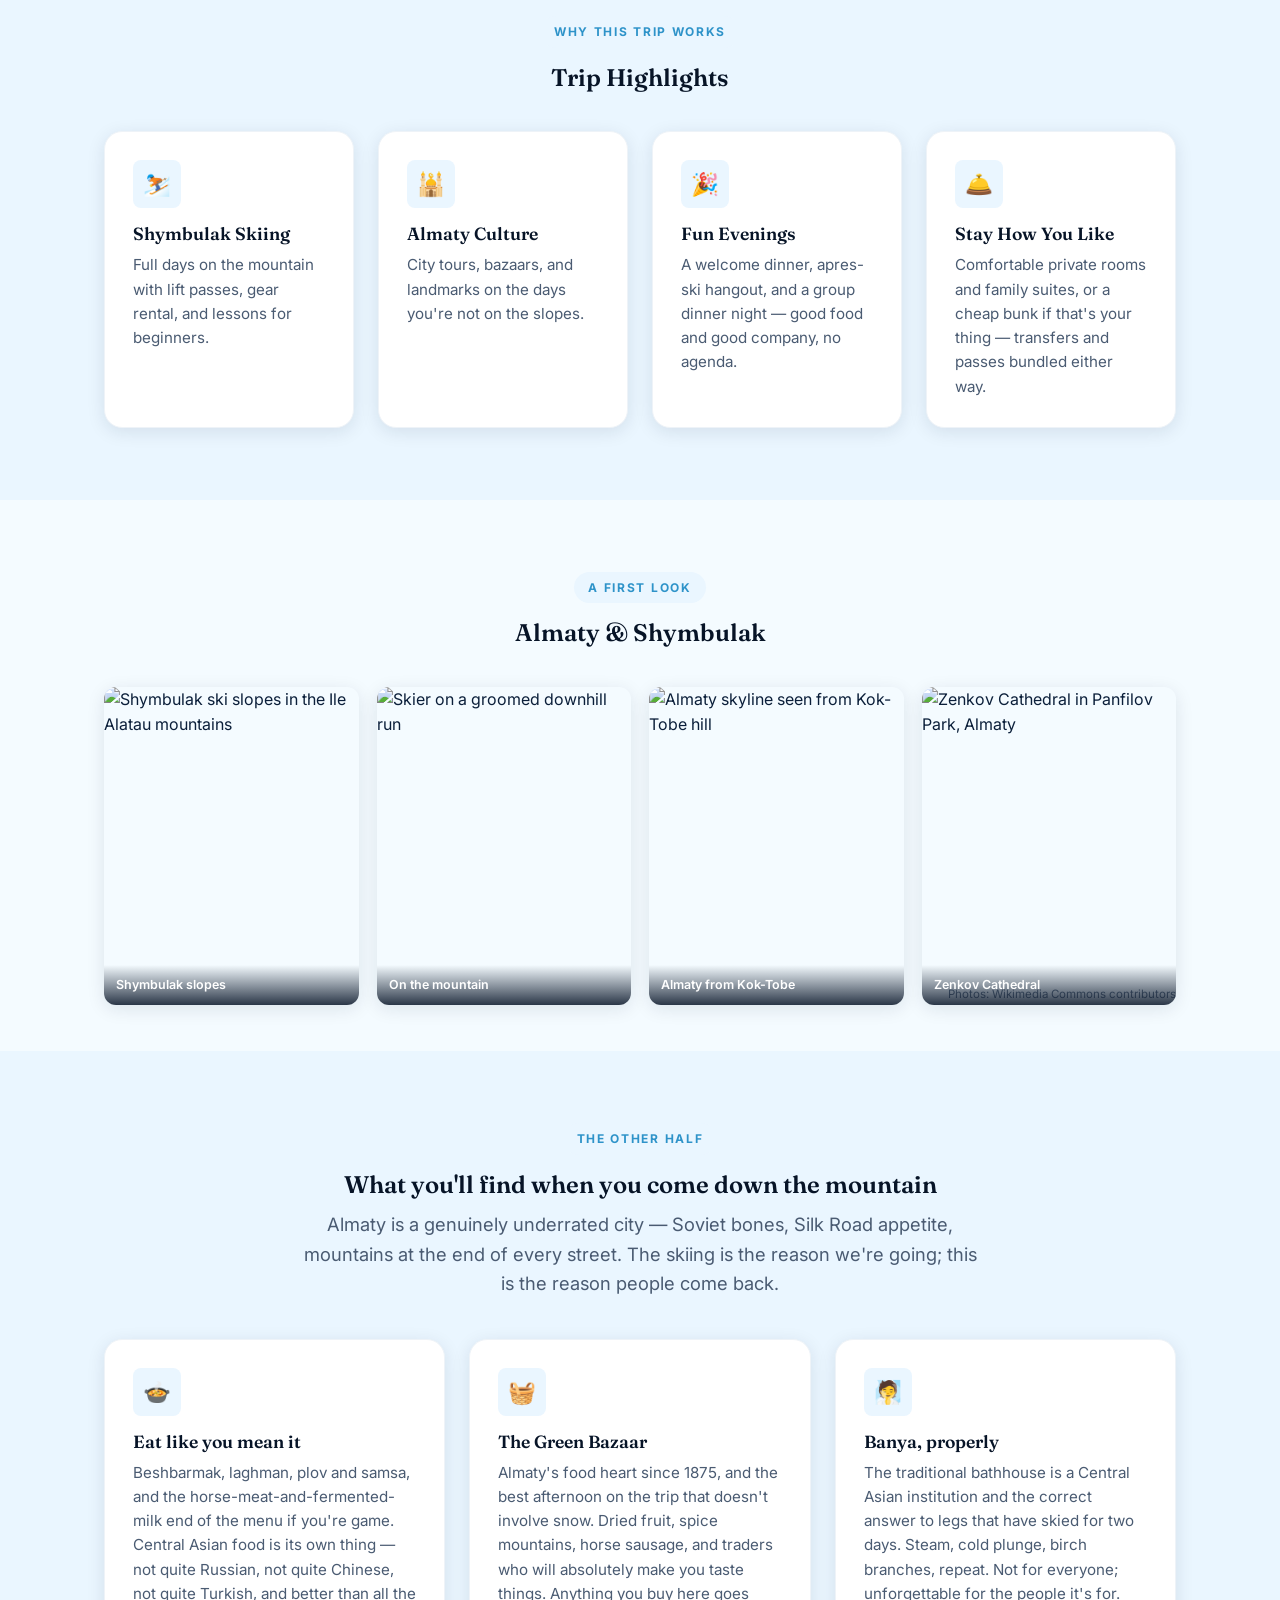
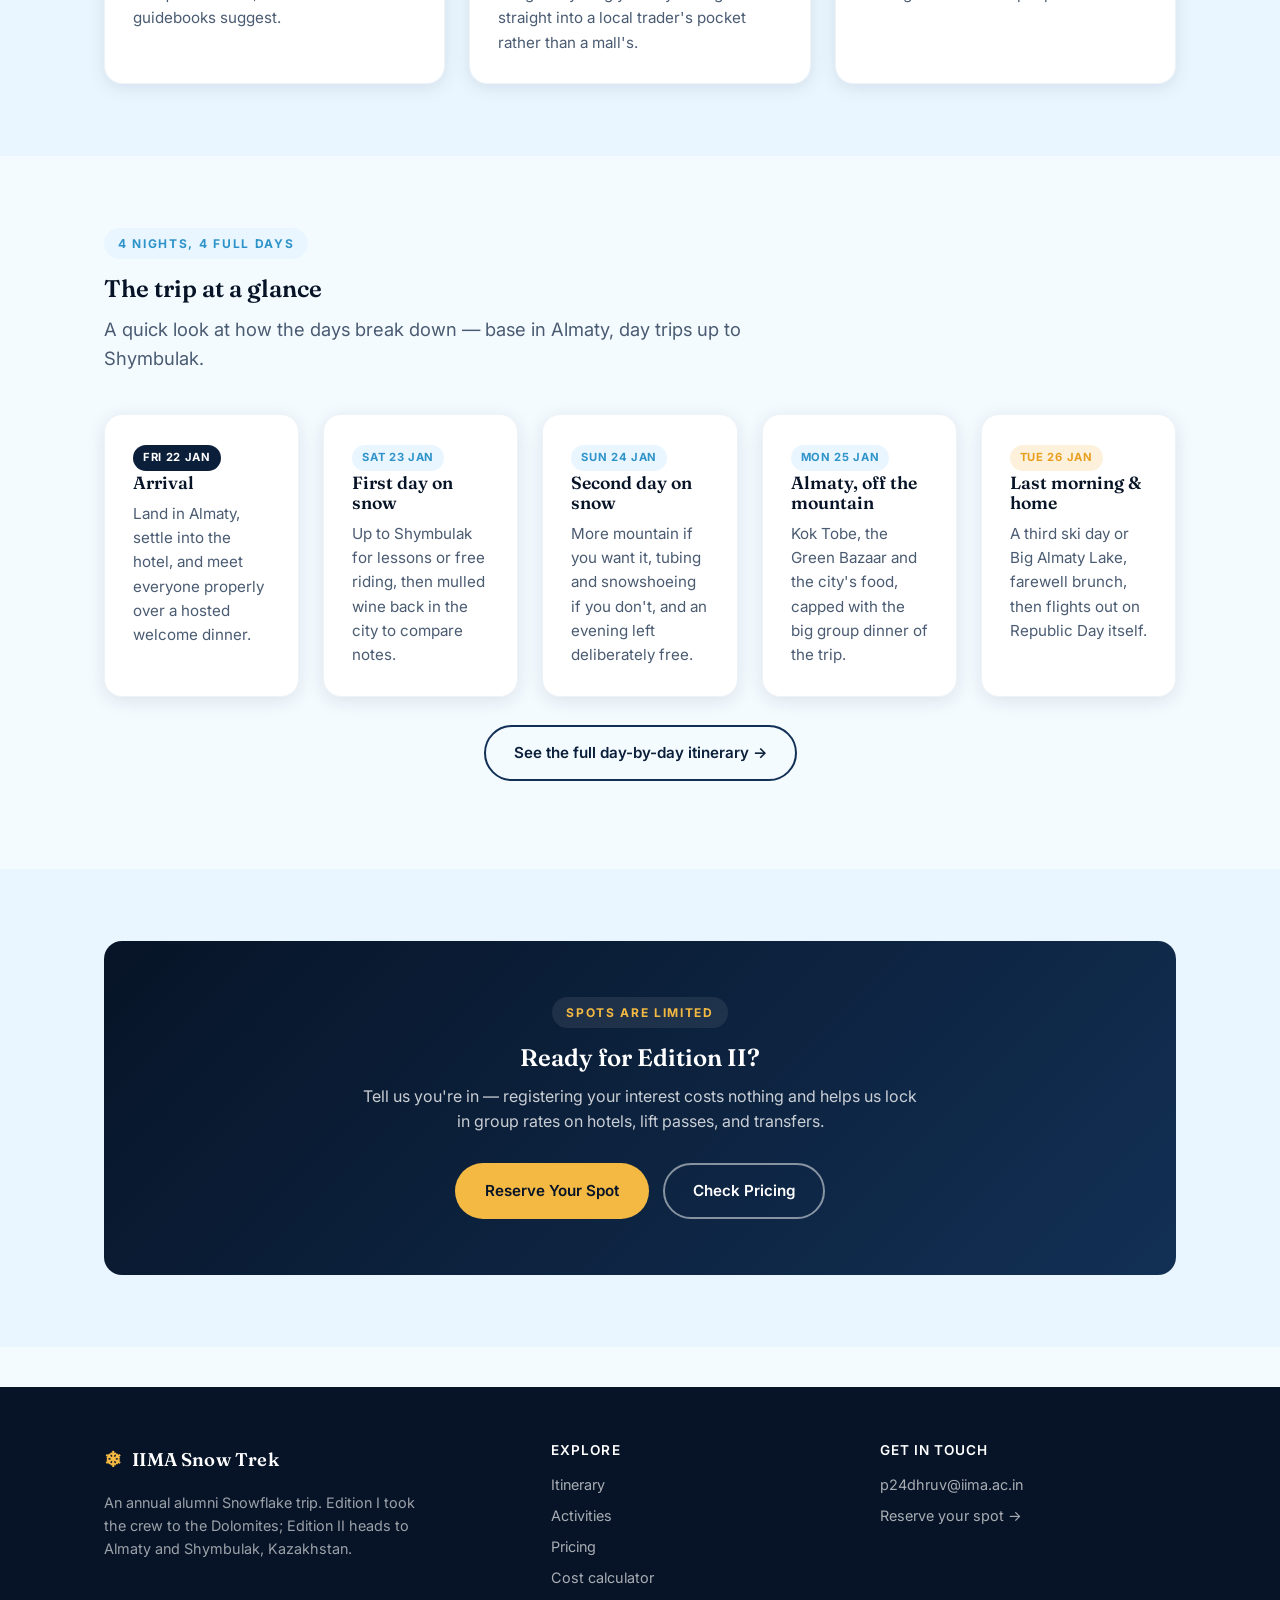
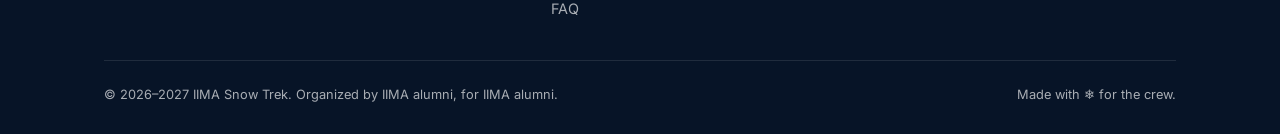
==== commit 65e1f5c5: "Lead with rupees; correct the exchange rate from 84 to 95 Flip the currency hierarchy: INR is now th" ====
--- a/index.html
+++ b/index.html
@@ -46,7 +46,7 @@
       <div class="hero-fact"><span>Duration</span><strong>4 nights / 4 full days</strong></div>
       <div class="hero-fact"><span>Dates</span><strong>22–26 January 2027</strong></div>
       <div class="hero-fact"><span>Group size</span><strong>Limited to ~30 alumni</strong></div>
-      <div class="hero-fact"><span>Land package from</span><a href="pricing.html">$270 per person →</a></div>
+      <div class="hero-fact"><span>Land package from</span><a href="pricing.html">₹25,500 per person →</a></div>
     </div>
   </div>
 </section>
--- a/css/style.css
+++ b/css/style.css
@@ -554,8 +554,9 @@
 }
 .flight-table tr:last-child td { border-bottom: none; }
 .flight-table td.hub { font-weight: 700; color: var(--navy-950); }
-.flight-table td.fare-local { font-weight: 600; }
-.flight-table td.fare-usd { color: var(--slate-500); }
+.flight-table td.fare-local { font-weight: 600; color: var(--navy-950); }
+/* Secondary currency: present for reference, but clearly subordinate. */
+.flight-table td.fare-usd { color: var(--slate-500); font-size: 0.8rem; font-weight: 500; }
 
 .incl-excl { display: grid; grid-template-columns: 1fr 1fr; gap: 32px; margin-top: 48px; }
 @media (max-width: 700px) { .incl-excl { grid-template-columns: 1fr; } }
@@ -628,8 +629,11 @@
 .form-row select:focus,
 .form-row textarea:focus {
   outline: none;
-  border-color: var(--sky-400);
-  background: var(--white);
+  border-color: var(--sky-500);
+  background: var(--white);
+  /* A border-colour change alone is a weak focus cue; the ring makes it
+     unambiguous without changing the field's geometry. */
+  box-shadow: 0 0 0 3px rgba(79, 176, 224, 0.35);
 }
 .form-grid-2 { display: grid; grid-template-columns: 1fr 1fr; gap: 20px; }
 @media (max-width: 600px) { .form-grid-2 { grid-template-columns: 1fr; } }
@@ -644,6 +648,14 @@
   color: var(--slate-600);
 }
 .radio-pill input { position: absolute; opacity: 0; width: 0; height: 0; }
+/* The real radio is hidden and the pill acts as the control, so the pill has to
+   carry the focus ring itself — otherwise keyboard users tabbing through have no
+   idea where they are. :focus-visible keeps it off mouse clicks. */
+.radio-pill:has(input:focus-visible) {
+  outline: 2px solid var(--sky-500);
+  outline-offset: 2px;
+  border-color: var(--sky-500);
+}
 .radio-pill:has(input:checked) {
   background: var(--navy-900);
   border-color: var(--navy-900);
@@ -722,6 +734,52 @@
 /* ---------- Cost calculator ---------- */
 /* Offset the anchor target so #calc doesn't land under the sticky header. */
 .calc { margin-top: 8px; scroll-margin-top: 90px; }
+
+.calc-origin {
+  background: var(--white);
+  border: 1px solid #eef3f8;
+  border-radius: var(--radius-lg);
+  box-shadow: var(--shadow-card);
+  padding: 22px 24px;
+  margin-bottom: 24px;
+}
+.calc-origin-label { margin-bottom: 14px; }
+.calc-origin-label strong {
+  display: block;
+  font-family: 'Fraunces', serif;
+  font-size: 1.05rem;
+  color: var(--navy-950);
+  margin-bottom: 4px;
+}
+.calc-origin-label span { font-size: 0.85rem; color: var(--slate-500); }
+
+.origin-chips { display: flex; flex-wrap: wrap; gap: 10px; }
+.origin-btn {
+  display: inline-flex;
+  align-items: baseline;
+  gap: 7px;
+  padding: 10px 16px;
+  border-radius: 999px;
+  border: 2px solid #dbe7f0;
+  background: var(--ice-100);
+  font-family: inherit;
+  font-size: 0.9rem;
+  font-weight: 600;
+  color: var(--navy-800);
+  cursor: pointer;
+  transition: border-color 0.15s ease, background 0.15s ease, color 0.15s ease;
+}
+.origin-btn span { font-weight: 500; font-size: 0.8rem; color: var(--slate-500); }
+.origin-btn:hover { border-color: var(--sky-400); }
+.origin-btn.active { background: var(--navy-900); border-color: var(--navy-900); color: var(--white); }
+.origin-btn.active span { color: var(--gold-400); }
+
+.calc-step-label { margin-bottom: 12px; }
+.calc-step-label strong {
+  font-family: 'Fraunces', serif;
+  font-size: 1.05rem;
+  color: var(--navy-950);
+}
 
 .calc-presets {
   display: grid;
@@ -817,7 +875,14 @@
 .stack-seg { min-width: 3px; transition: filter 0.12s ease; }
 .stack-seg:first-child { border-radius: 4px 0 0 4px; }
 .stack-seg:last-child { border-radius: 0 4px 4px 0; }
-.stack-seg:hover, .stack-seg:focus { filter: brightness(1.08); outline: none; }
+.stack-seg:hover { filter: brightness(1.08); }
+/* Segments are tabbable (that's how the keyboard reaches their tooltips), so
+   they need a focus ring. Offset inward so it isn't clipped by the bar. */
+.stack-seg:focus-visible {
+  filter: brightness(1.08);
+  outline: 2px solid var(--navy-950);
+  outline-offset: -3px;
+}
 
 .calc-legend { list-style: none; padding: 0; margin: 0 0 8px; display: flex; flex-wrap: wrap; gap: 8px 20px; }
 .calc-legend li { display: flex; align-items: center; gap: 7px; font-size: 0.82rem; }
@@ -843,6 +908,7 @@
 .calc-table td strong { font-weight: 600; color: var(--navy-900); display: block; }
 .calc-table .row-note { display: block; font-size: 0.78rem; color: var(--slate-500); margin-top: 2px; }
 .calc-table .amt { text-align: right; font-weight: 600; color: var(--navy-950); white-space: nowrap; }
+.calc-table .amt-sub { display: block; font-weight: 500; font-size: 0.76rem; color: var(--slate-500); margin-top: 2px; }
 .calc-table th:last-child { text-align: right; }
 
 .calc-tip {
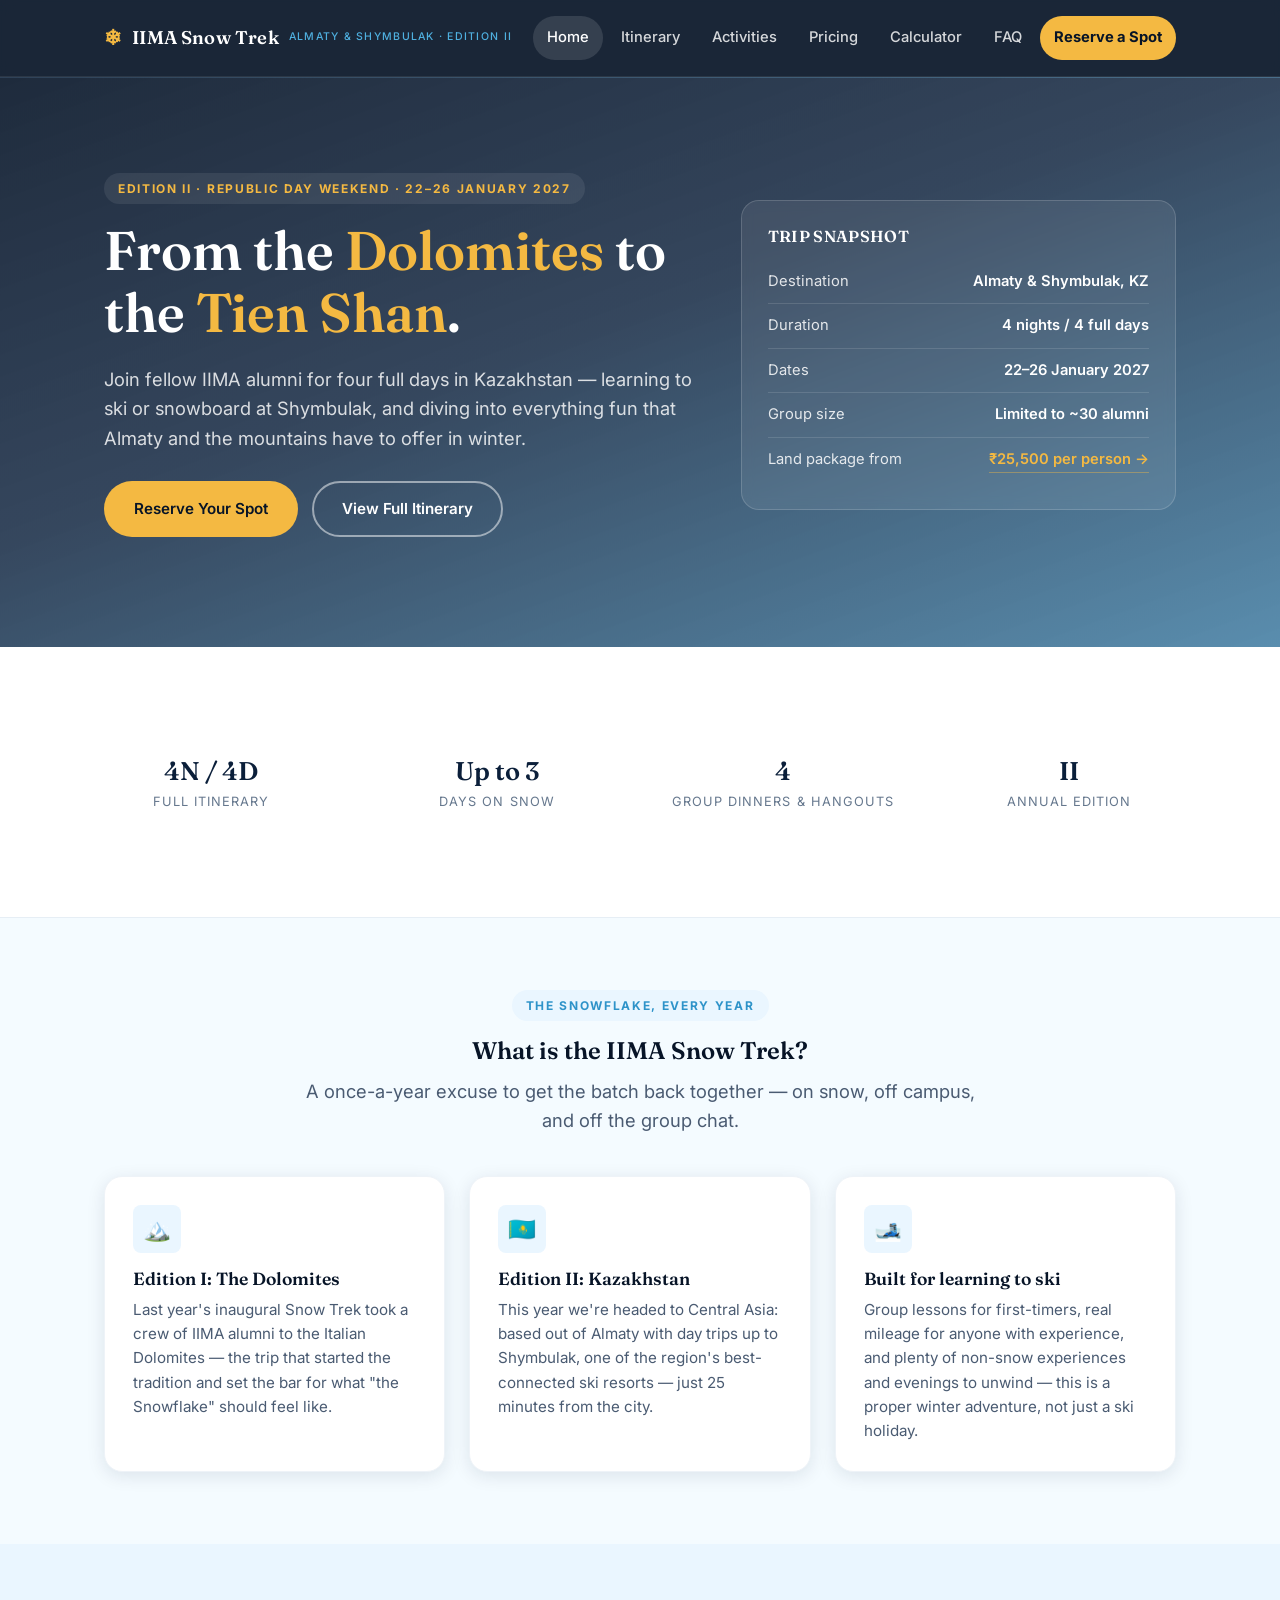
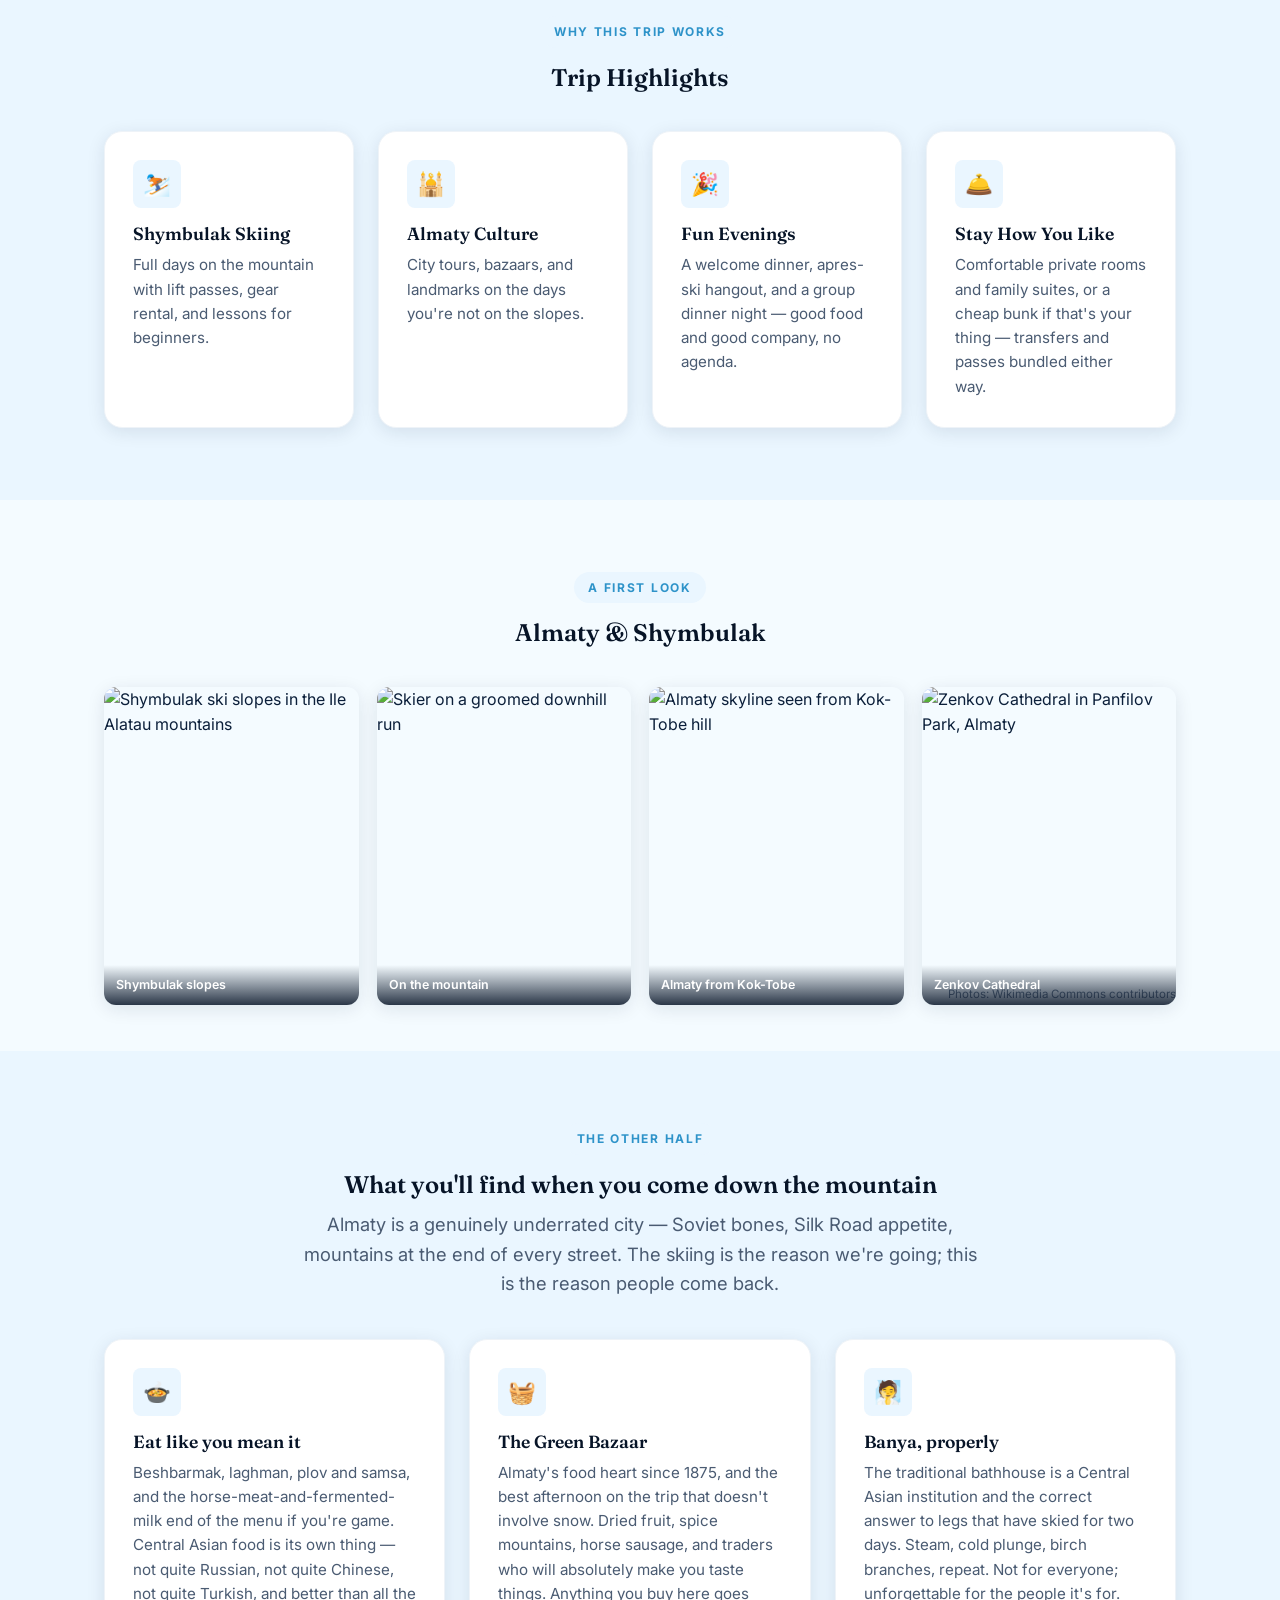
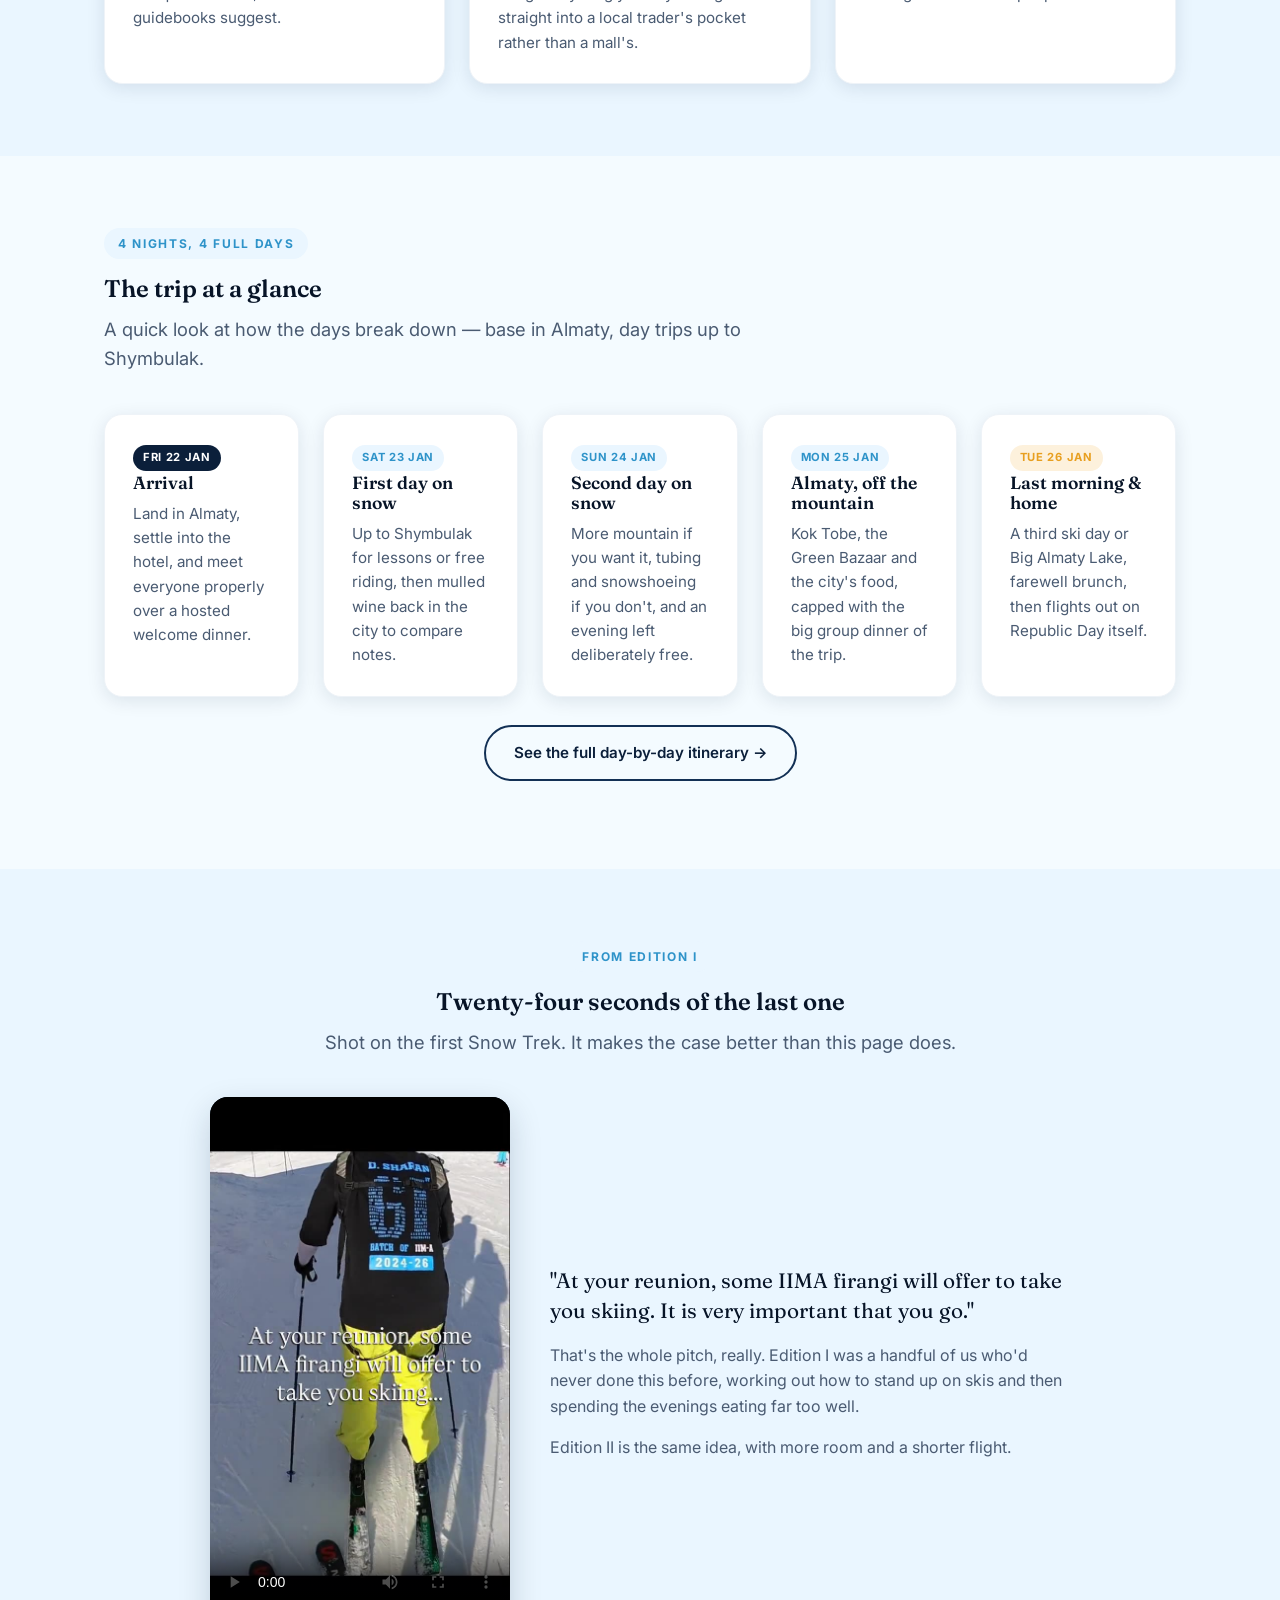
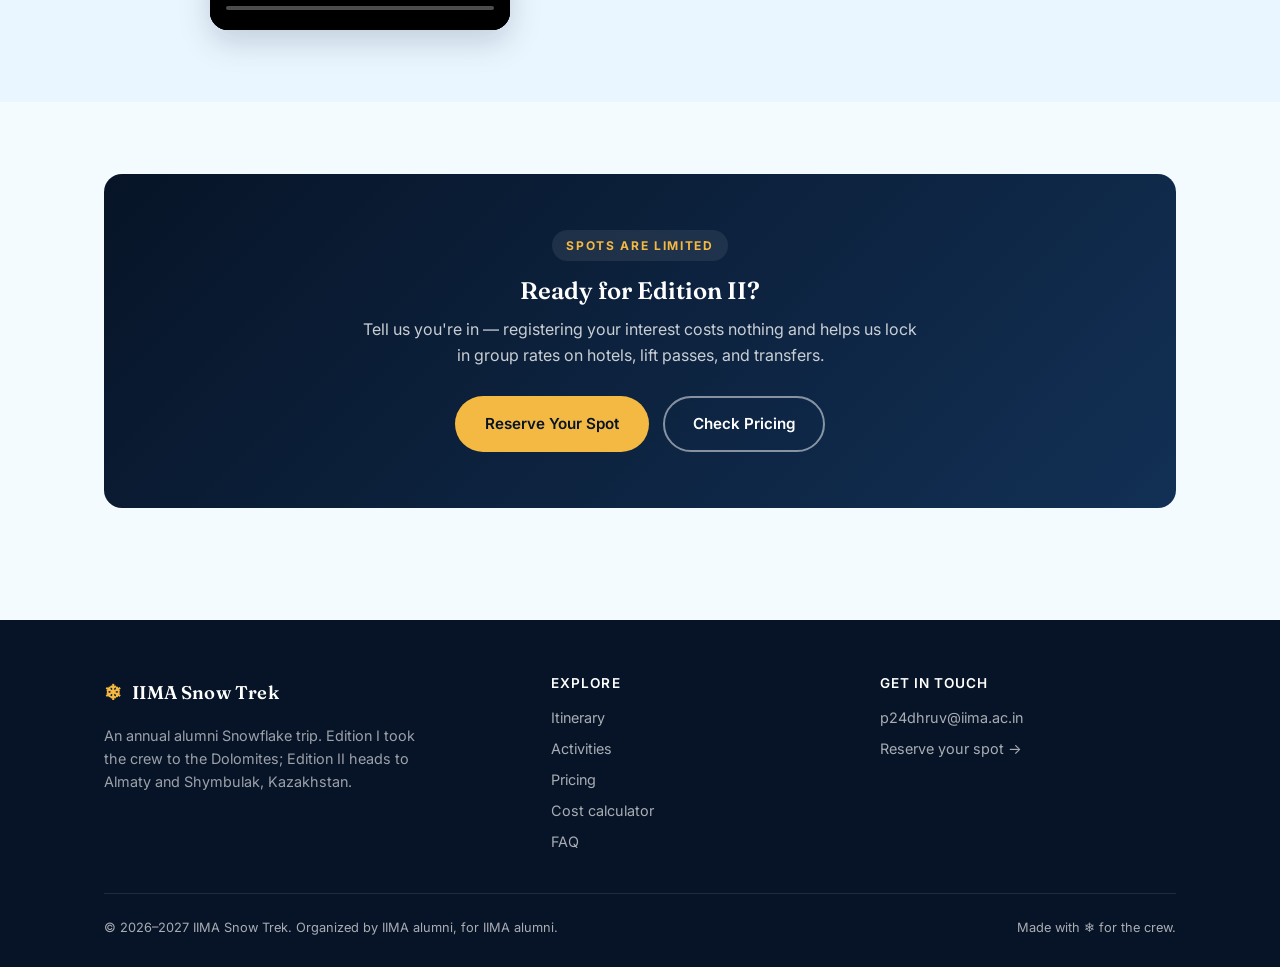
==== commit 184fad62: "Add the Edition I recap video to the home page Transcoded the uploaded clip from HEVC/H.265 to H.264" ====
--- a/index.html
+++ b/index.html
@@ -191,7 +191,33 @@
   </div>
 </section>
 
-<section style="background:var(--ice-200);">
+<section id="edition-one" style="background:var(--ice-200); scroll-margin-top:90px;">
+  <div class="wrap">
+    <div class="section-head center">
+      <span class="eyebrow">From Edition I</span>
+      <h2>Twenty-four seconds of the last one</h2>
+      <p class="lede center">Shot on the first Snow Trek. It makes the case better than this page does.</p>
+    </div>
+    <div class="recap">
+      <div class="recap-video">
+        <video controls preload="metadata" playsinline
+               poster="media/edition-one-poster.jpg"
+               width="608" height="1080">
+          <source src="media/edition-one.mp4" type="video/mp4">
+          Your browser can't play this video —
+          <a href="media/edition-one.mp4">download it instead</a>.
+        </video>
+      </div>
+      <div class="recap-copy">
+        <p class="recap-quote">"At your reunion, some IIMA firangi will offer to take you skiing. It is very important that you go."</p>
+        <p>That's the whole pitch, really. Edition I was a handful of us who'd never done this before, working out how to stand up on skis and then spending the evenings eating far too well.</p>
+        <p style="margin-bottom:0;">Edition II is the same idea, with more room and a shorter flight.</p>
+      </div>
+    </div>
+  </div>
+</section>
+
+<section>
   <div class="wrap">
     <div class="cta-band">
       <span class="eyebrow on-dark">Spots are limited</span>
--- a/css/style.css
+++ b/css/style.css
@@ -681,6 +681,38 @@
 .cta-band p { color: rgba(255,255,255,0.78); max-width: 560px; margin-left: auto; margin-right: auto; }
 .cta-band .hero-ctas { justify-content: center; }
 
+/* ---------- Edition I recap video ---------- */
+.recap {
+  display: grid;
+  grid-template-columns: minmax(0, 300px) 1fr;
+  gap: 40px;
+  align-items: center;
+  max-width: 860px;
+  margin: 0 auto;
+}
+@media (max-width: 760px) {
+  .recap { grid-template-columns: 1fr; gap: 24px; justify-items: center; }
+  .recap-copy { text-align: center; }
+}
+
+.recap-video {
+  border-radius: var(--radius-lg);
+  overflow: hidden;
+  box-shadow: 0 12px 32px rgba(11, 31, 58, 0.18);
+  background: var(--navy-950);
+  line-height: 0;
+}
+/* Portrait clip: cap the width so it doesn't dominate the page. */
+.recap-video video { width: 100%; max-width: 300px; height: auto; display: block; }
+
+.recap-quote {
+  font-family: 'Fraunces', serif;
+  font-size: 1.3rem;
+  line-height: 1.4;
+  color: var(--navy-950);
+  margin-bottom: 18px;
+}
+
 /* ---------- Photo gallery ---------- */
 .gallery-grid {
   display: grid;
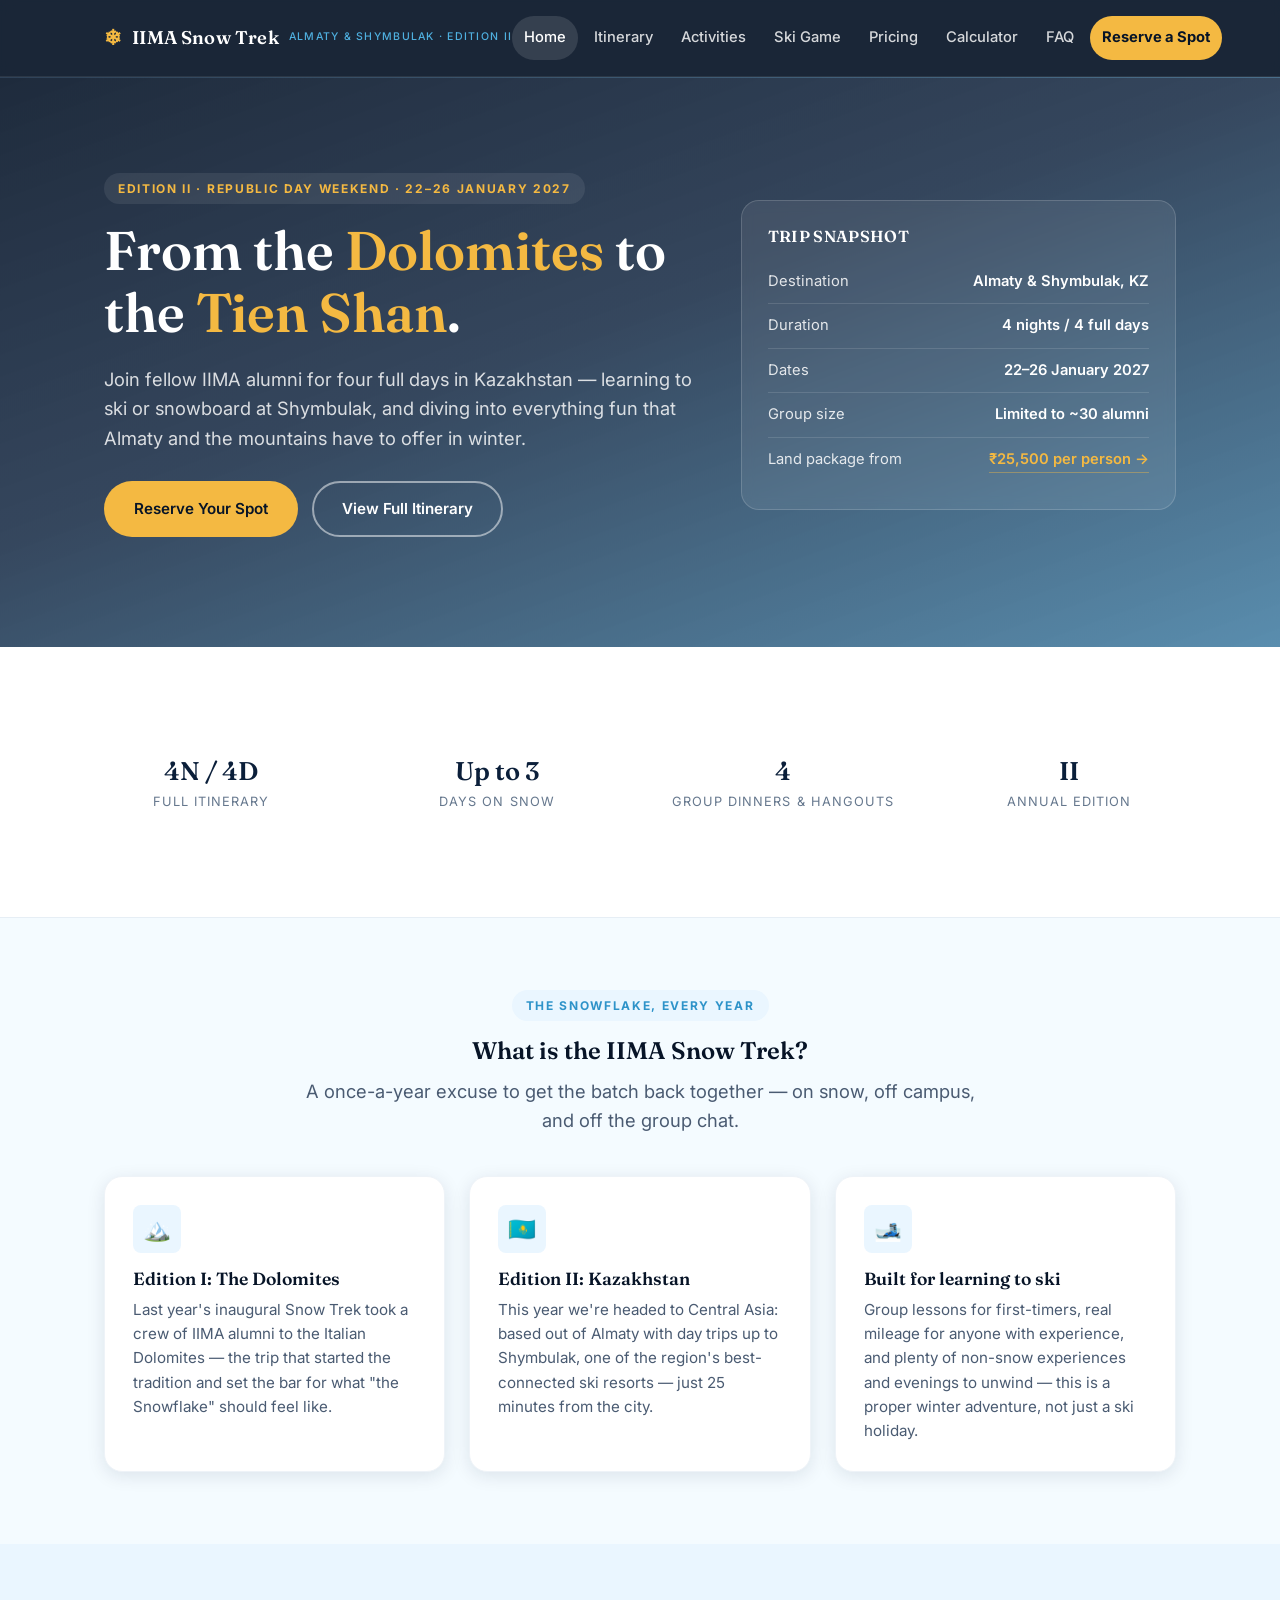
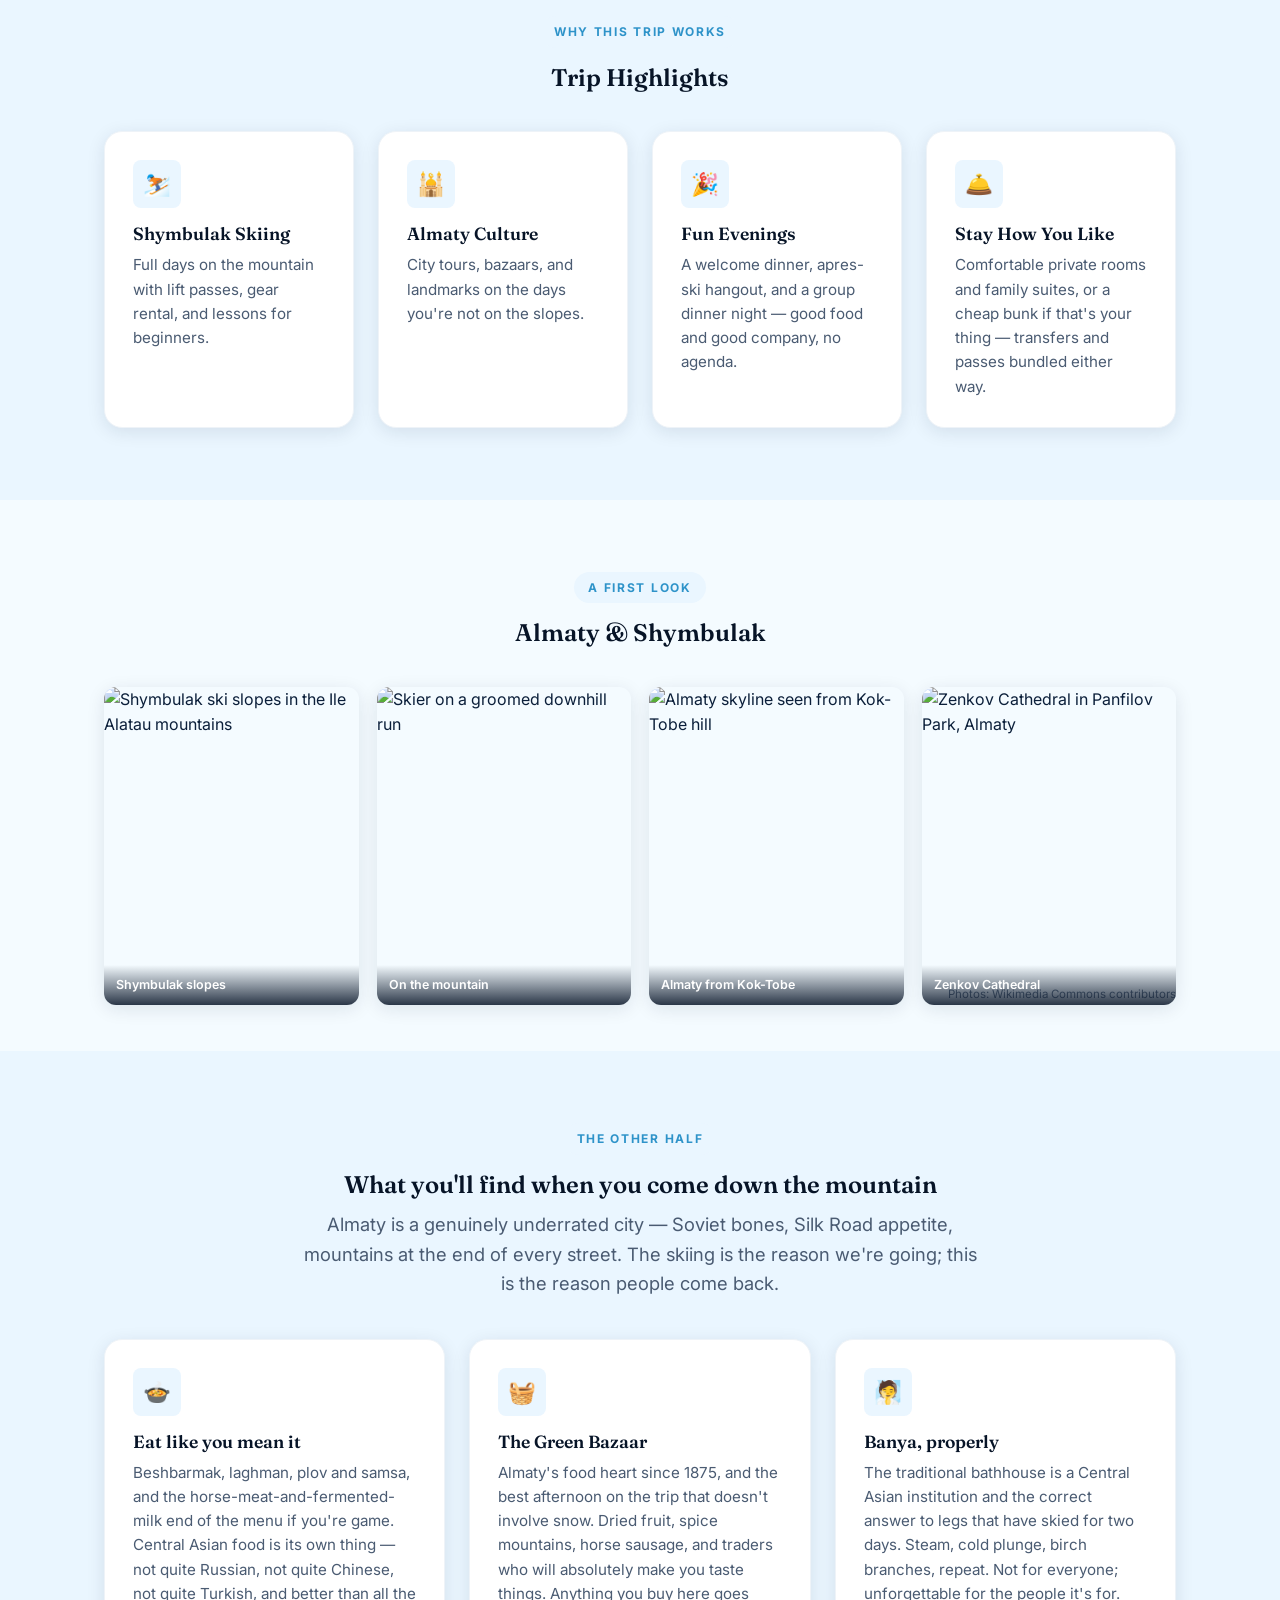
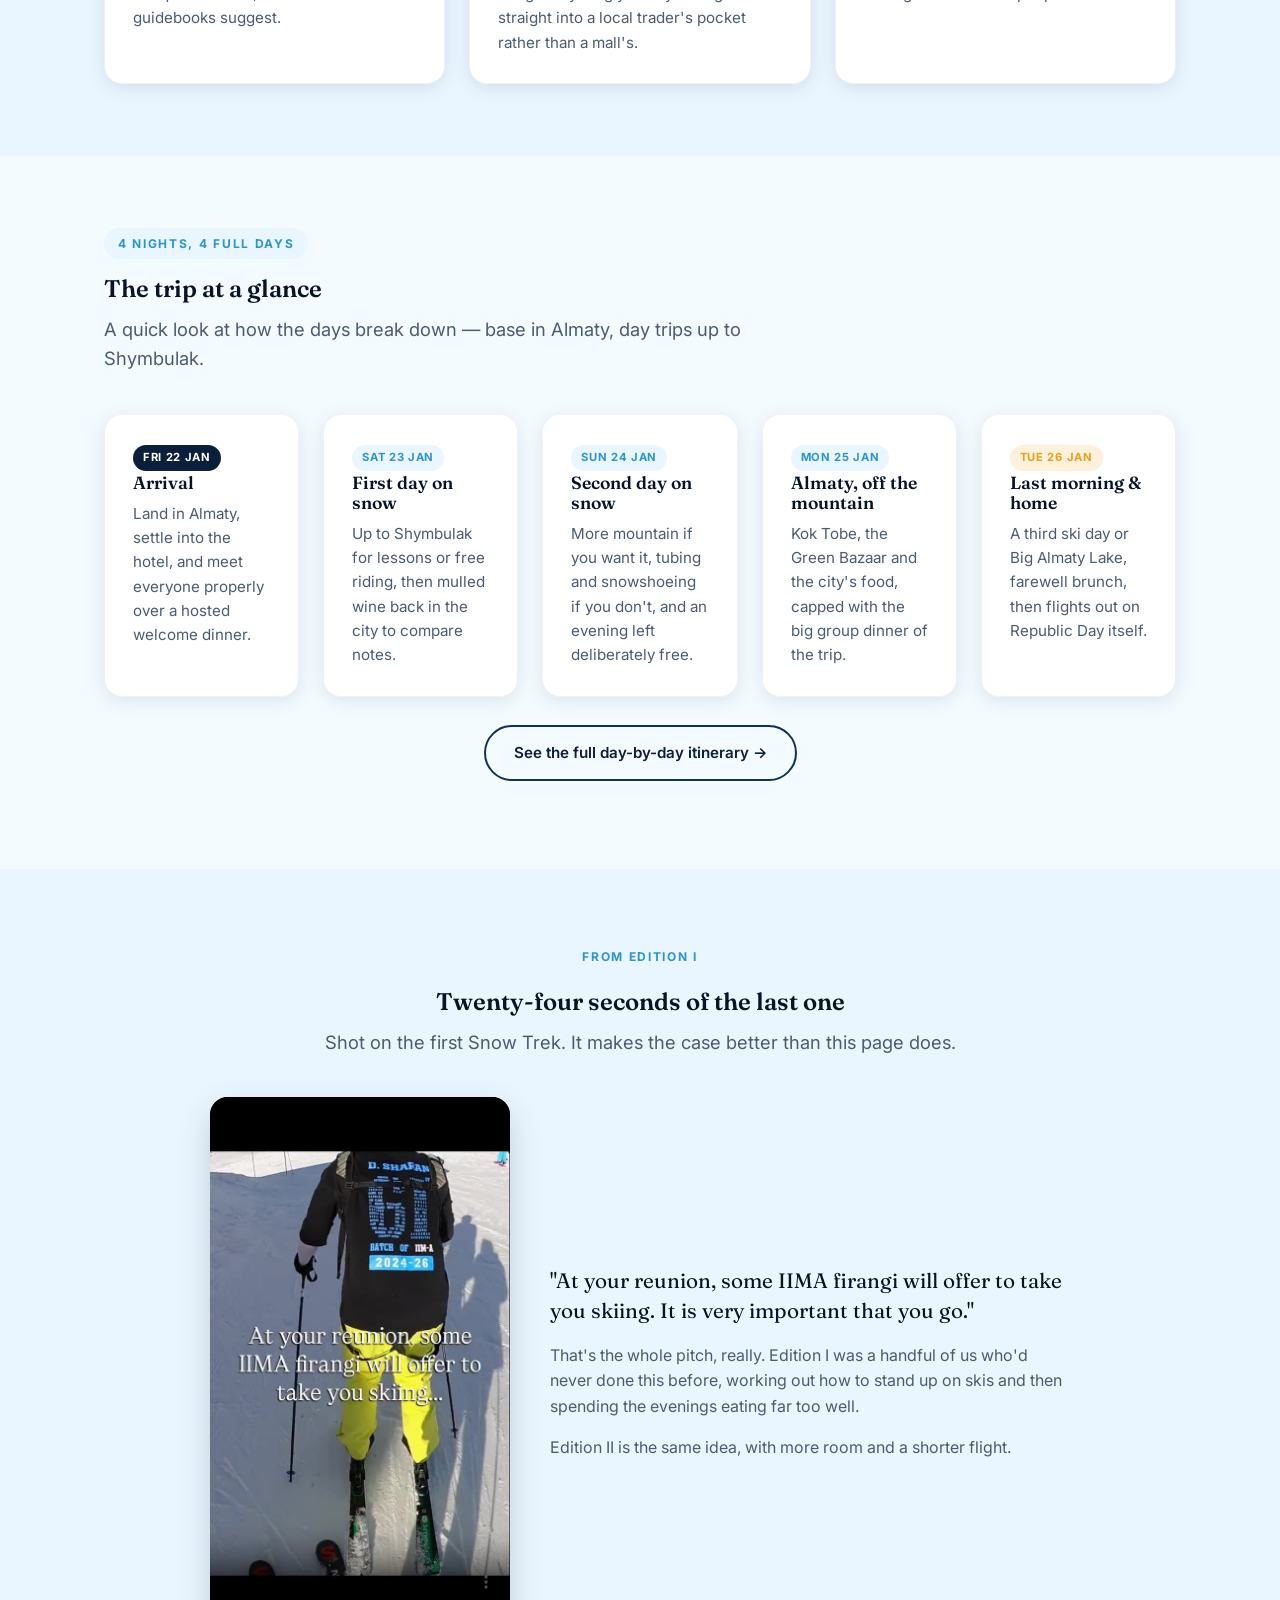
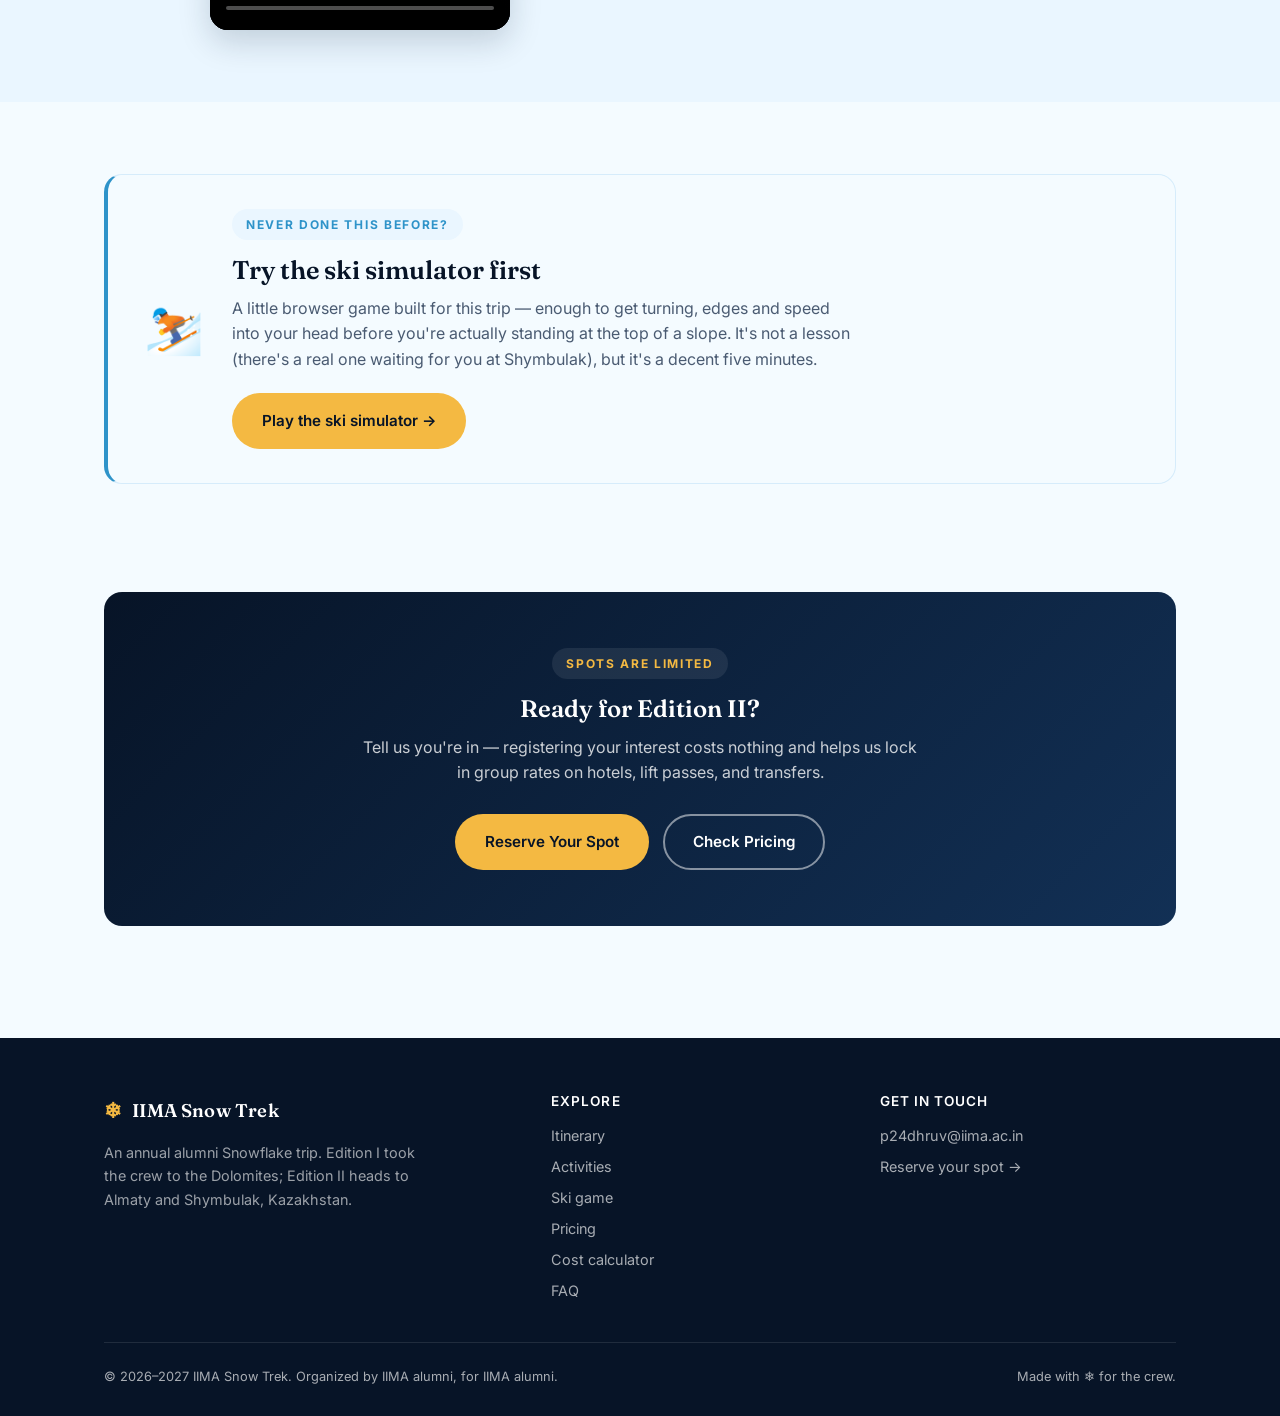
==== commit 9d1d9a00: "Add the ski simulator to the site New game.html embeds the ski game (skiing-game.netlify.app) behind" ====
--- a/index.html
+++ b/index.html
@@ -21,6 +21,7 @@
       <li><a href="index.html">Home</a></li>
       <li><a href="itinerary.html">Itinerary</a></li>
       <li><a href="activities.html">Activities</a></li>
+      <li><a href="game.html">Ski Game</a></li>
       <li><a href="pricing.html">Pricing</a></li>
       <li><a href="pricing.html#calc">Calculator</a></li>
       <li><a href="faq.html">FAQ</a></li>
@@ -217,6 +218,20 @@
   </div>
 </section>
 
+<section style="padding-bottom:36px;">
+  <div class="wrap">
+    <div class="game-teaser">
+      <div class="game-teaser-icon">⛷️</div>
+      <div class="game-teaser-copy">
+        <span class="eyebrow">Never done this before?</span>
+        <h2>Try the ski simulator first</h2>
+        <p>A little browser game built for this trip — enough to get turning, edges and speed into your head before you're actually standing at the top of a slope. It's not a lesson (there's a real one waiting for you at Shymbulak), but it's a decent five minutes.</p>
+        <a href="game.html" class="btn btn-primary">Play the ski simulator →</a>
+      </div>
+    </div>
+  </div>
+</section>
+
 <section>
   <div class="wrap">
     <div class="cta-band">
@@ -243,6 +258,7 @@
         <ul>
           <li><a href="itinerary.html">Itinerary</a></li>
           <li><a href="activities.html">Activities</a></li>
+          <li><a href="game.html">Ski game</a></li>
           <li><a href="pricing.html">Pricing</a></li>
           <li><a href="pricing.html#calc">Cost calculator</a></li>
           <li><a href="faq.html">FAQ</a></li>
--- a/css/style.css
+++ b/css/style.css
@@ -143,6 +143,7 @@
 
 .brand {
   display: flex;
+  white-space: nowrap;
   align-items: center;
   gap: 10px;
   color: var(--white);
@@ -174,12 +175,23 @@
 
 .nav-links a {
   display: block;
-  padding: 10px 14px;
+  padding: 10px 12px;
   border-radius: 999px;
   color: rgba(255,255,255,0.82);
   font-size: 0.92rem;
   font-weight: 500;
+  white-space: nowrap;
   transition: background 0.15s ease, color 0.15s ease;
+}
+
+/* Between the mobile breakpoint and ~1100px the eight nav items are tight
+   enough to start wrapping mid-label. Tighten the spacing rather than let
+   "Ski Game" or "Reserve a Spot" break across two lines. */
+@media (min-width: 1001px) and (max-width: 1180px) {
+  .nav { padding-left: 14px; padding-right: 14px; }
+  .nav-links { gap: 0; }
+  .nav-links a { padding: 9px 8px; font-size: 0.84rem; }
+  .brand { font-size: 1.05rem; }
 }
 
 .nav-links a:hover { background: rgba(255,255,255,0.08); color: var(--white); }
@@ -202,7 +214,7 @@
   padding: 4px 8px;
 }
 
-@media (max-width: 860px) {
+@media (max-width: 1000px) {
   .nav-toggle { display: block; }
   .nav-links {
     position: absolute;
@@ -681,6 +693,70 @@
 .cta-band p { color: rgba(255,255,255,0.78); max-width: 560px; margin-left: auto; margin-right: auto; }
 .cta-band .hero-ctas { justify-content: center; }
 
+/* ---------- Ski game embed ---------- */
+.game-frame {
+  position: relative;
+  width: 100%;
+  aspect-ratio: 16 / 9;
+  min-height: 420px;
+  border-radius: var(--radius-lg);
+  overflow: hidden;
+  background: var(--navy-950);
+  box-shadow: 0 12px 32px rgba(11, 31, 58, 0.18);
+}
+@media (max-width: 700px) { .game-frame { aspect-ratio: 4 / 5; min-height: 380px; } }
+
+.game-iframe { width: 100%; height: 100%; border: 0; display: block; }
+
+.game-placeholder {
+  position: absolute;
+  inset: 0;
+  display: flex;
+  align-items: center;
+  justify-content: center;
+  text-align: center;
+  padding: 28px;
+  background:
+    linear-gradient(160deg, rgba(7,20,39,0.86) 0%, rgba(11,31,58,0.82) 55%, rgba(46,147,201,0.7) 140%),
+    url('https://commons.wikimedia.org/wiki/Special:FilePath/Downhill_skiing_in_flat_light.jpg');
+  background-size: cover;
+  background-position: center;
+}
+.game-ph-inner { max-width: 420px; }
+.game-ph-icon { font-size: 2.4rem; margin-bottom: 10px; }
+.game-placeholder h2 { color: var(--white); margin-bottom: 8px; }
+.game-placeholder p { color: rgba(255,255,255,0.8); font-size: 0.92rem; }
+.game-ph-alt { margin: 14px 0 0; font-size: 0.85rem !important; }
+.game-ph-alt a { color: var(--gold-400); border-bottom: 1px solid rgba(244,185,66,0.4); }
+.game-ph-alt.is-warning { color: var(--gold-400) !important; font-weight: 600; }
+
+.game-note {
+  margin-top: 14px;
+  font-size: 0.85rem;
+  color: var(--slate-500);
+  text-align: center;
+}
+.game-note a { color: var(--sky-500); border-bottom: 1px solid rgba(46,147,201,0.35); }
+
+/* Home-page teaser card for the ski game */
+.game-teaser {
+  display: grid;
+  grid-template-columns: auto minmax(0, 1fr);
+  gap: 28px;
+  align-items: center;
+  padding: 34px 36px;
+  border: 1px solid var(--ice-300);
+  border-left: 4px solid var(--sky-500);
+  border-radius: var(--radius-lg);
+  background: var(--ice-100);
+}
+.game-teaser-icon { font-size: 3rem; line-height: 1; }
+.game-teaser-copy h2 { font-size: 1.6rem; margin-bottom: 10px; }
+.game-teaser-copy p { max-width: 620px; margin-bottom: 20px; }
+@media (max-width: 700px) {
+  .game-teaser { grid-template-columns: 1fr; gap: 14px; padding: 26px 22px; }
+}
+
 /* ---------- Edition I recap video ---------- */
 .recap {
   display: grid;
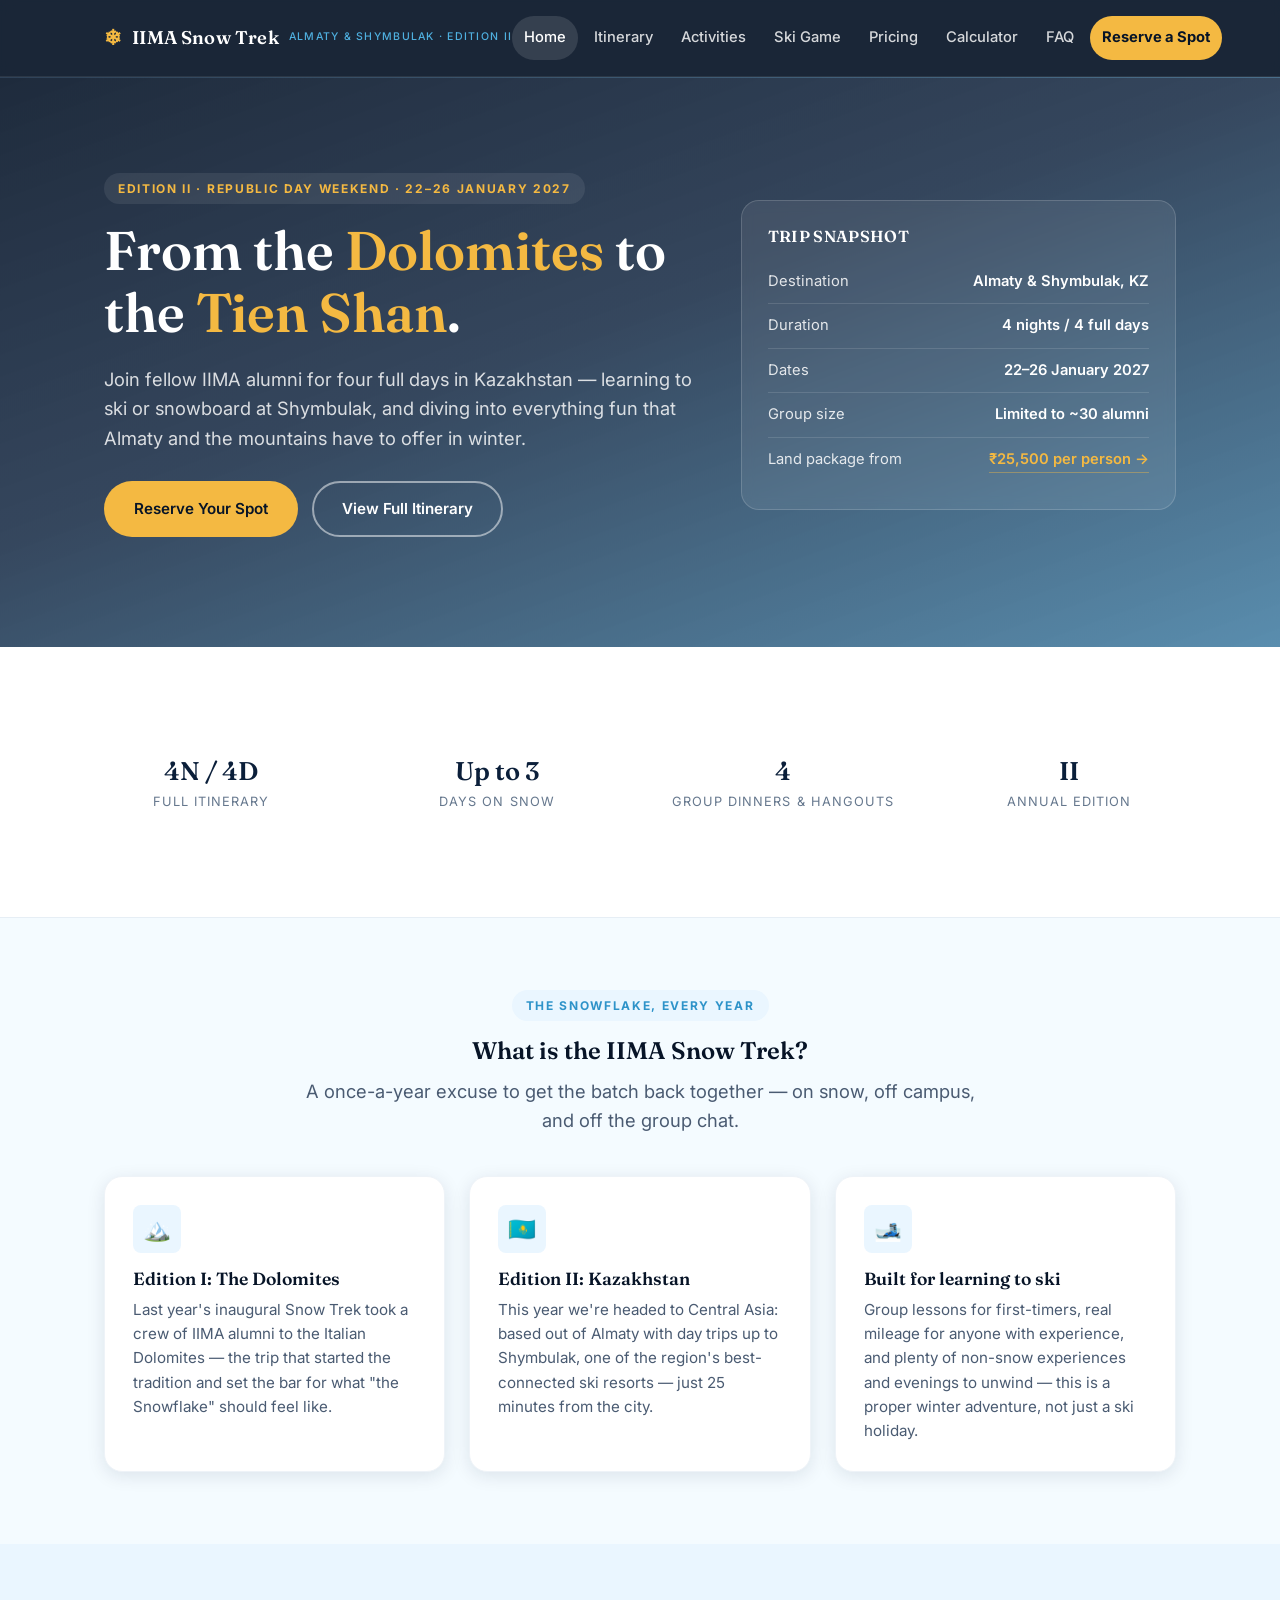
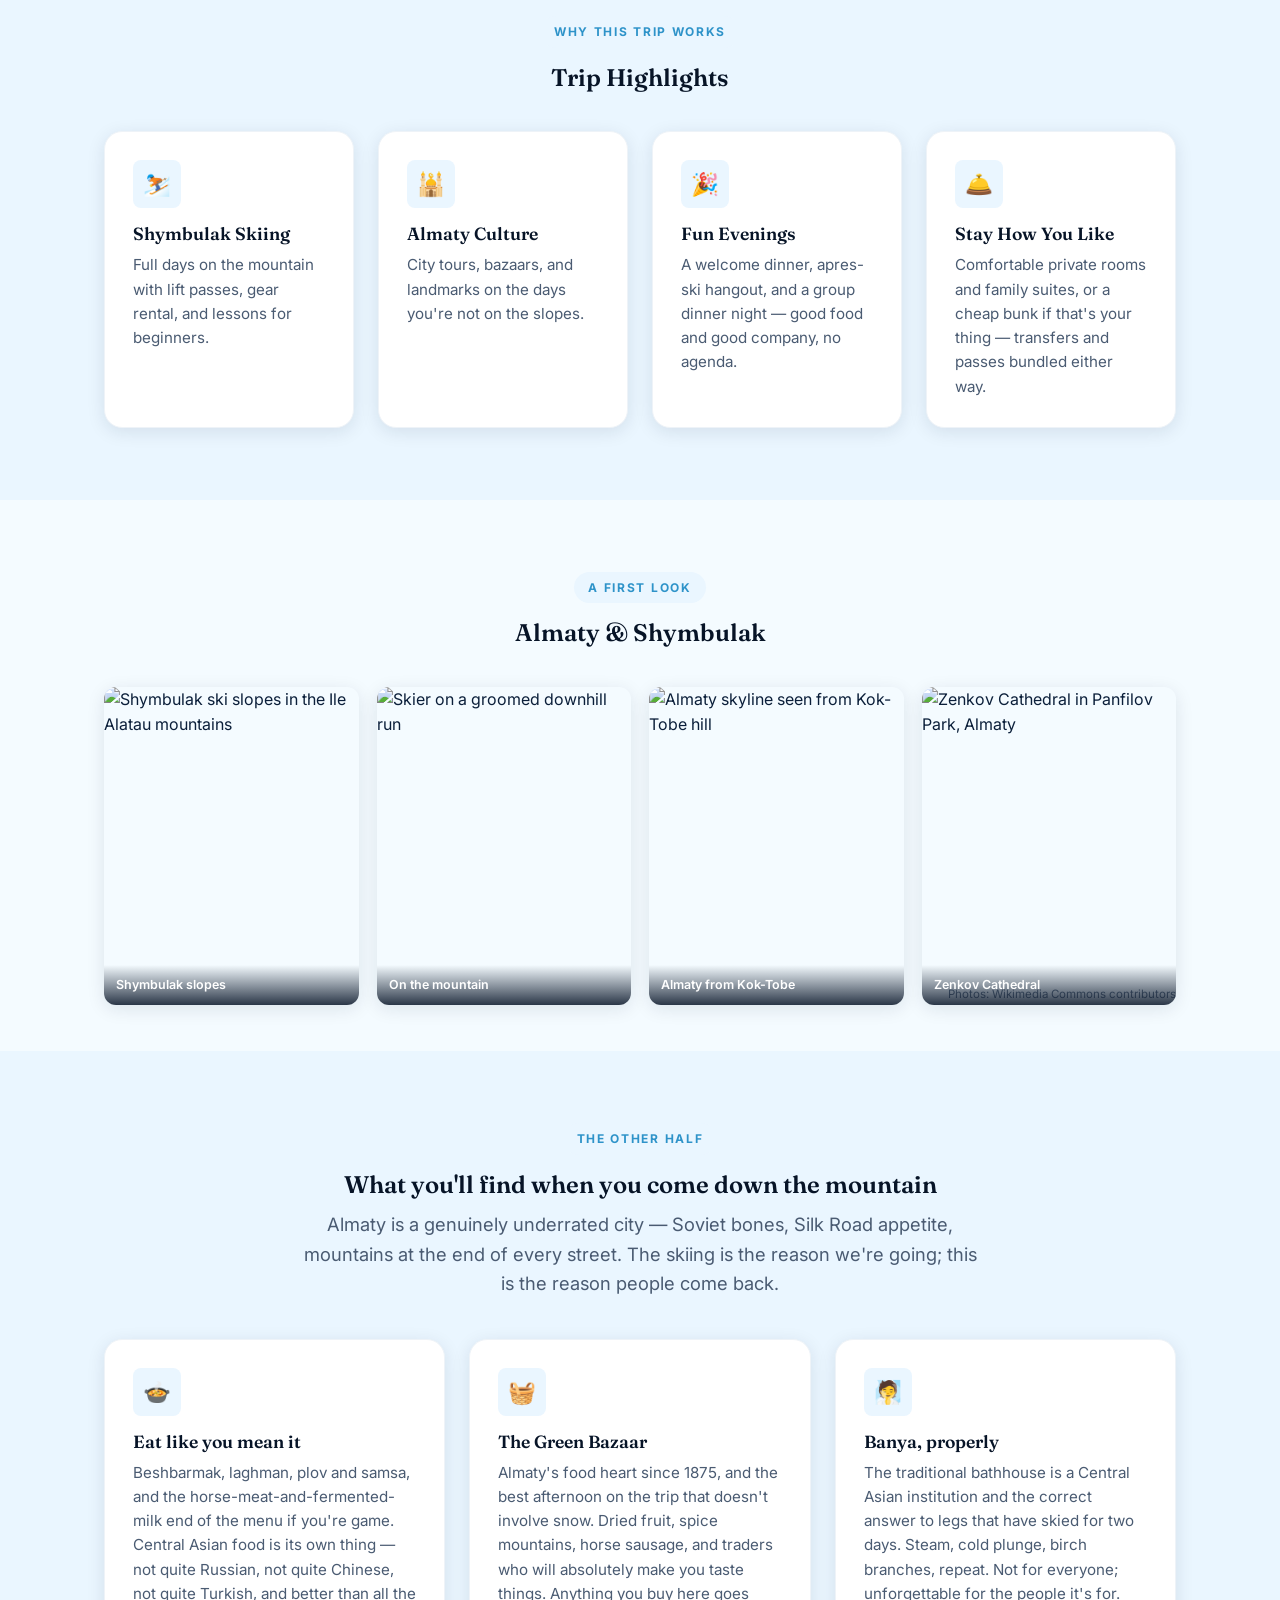
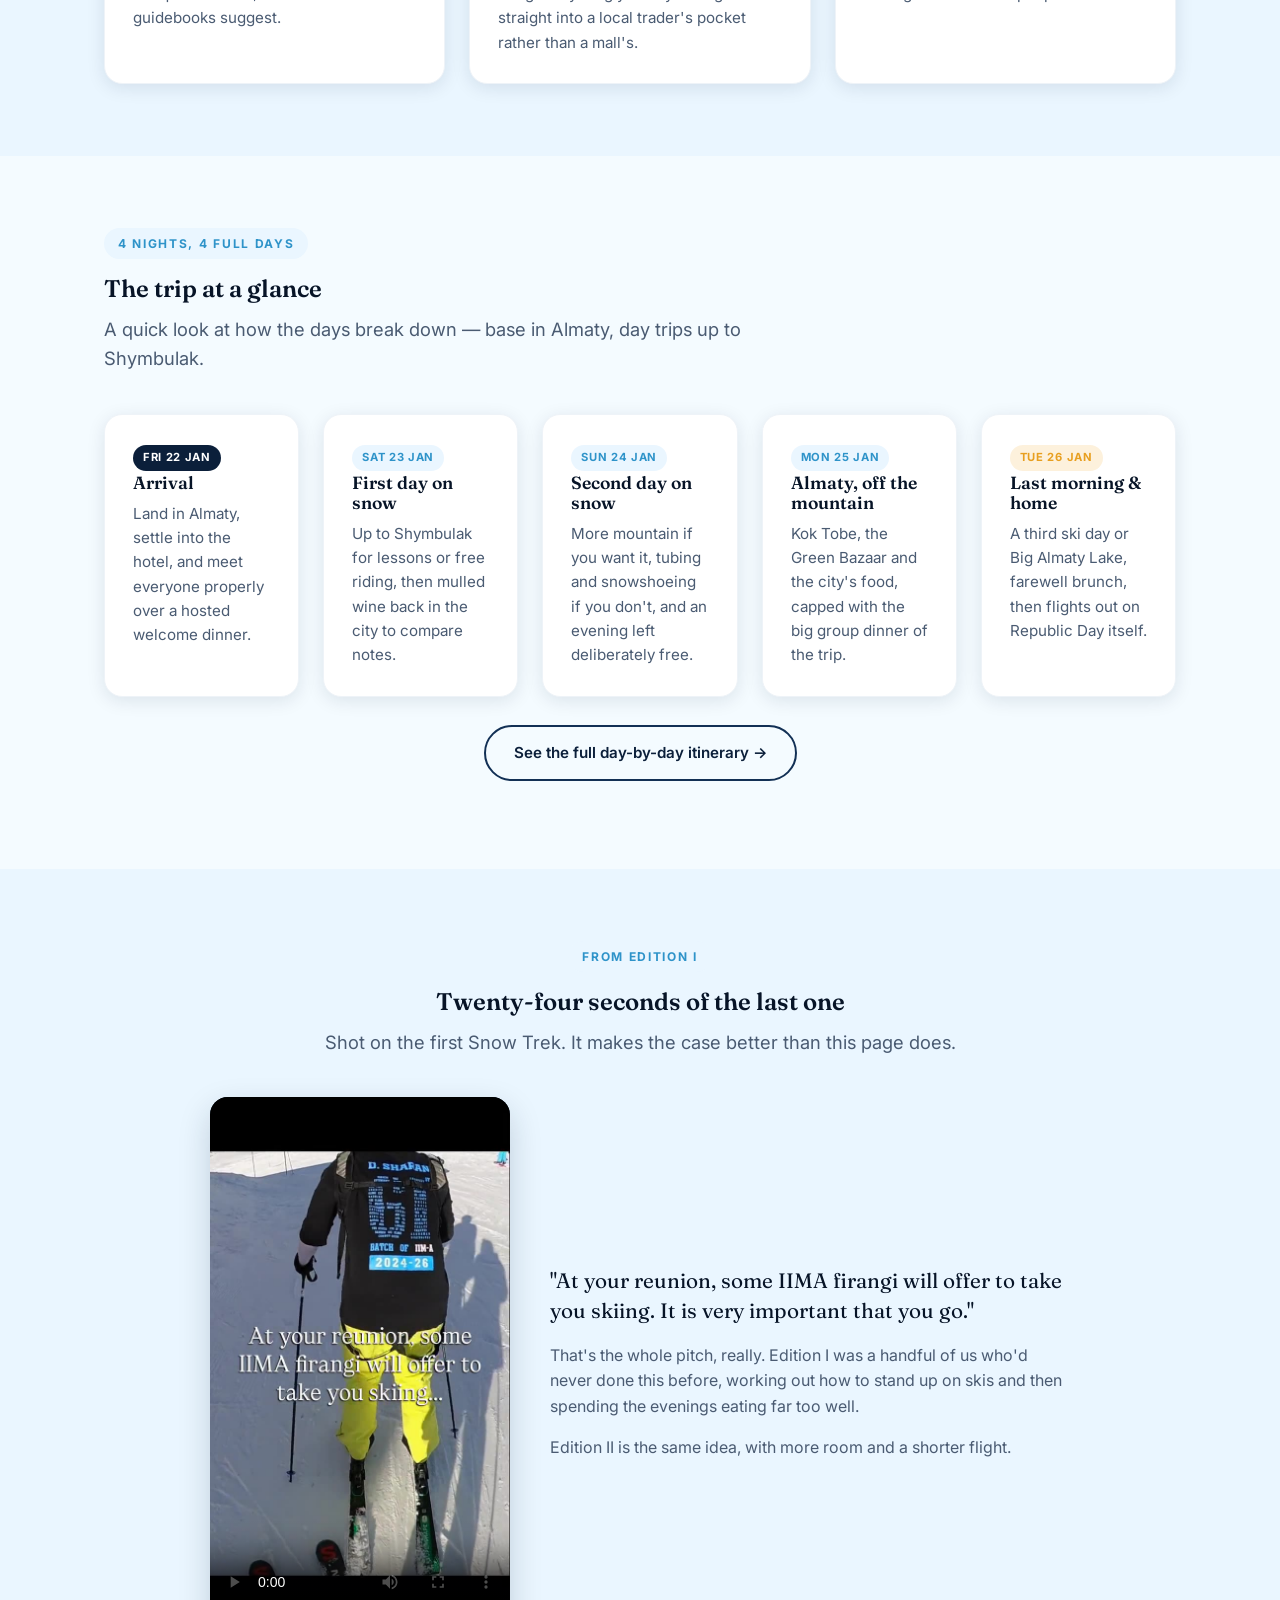
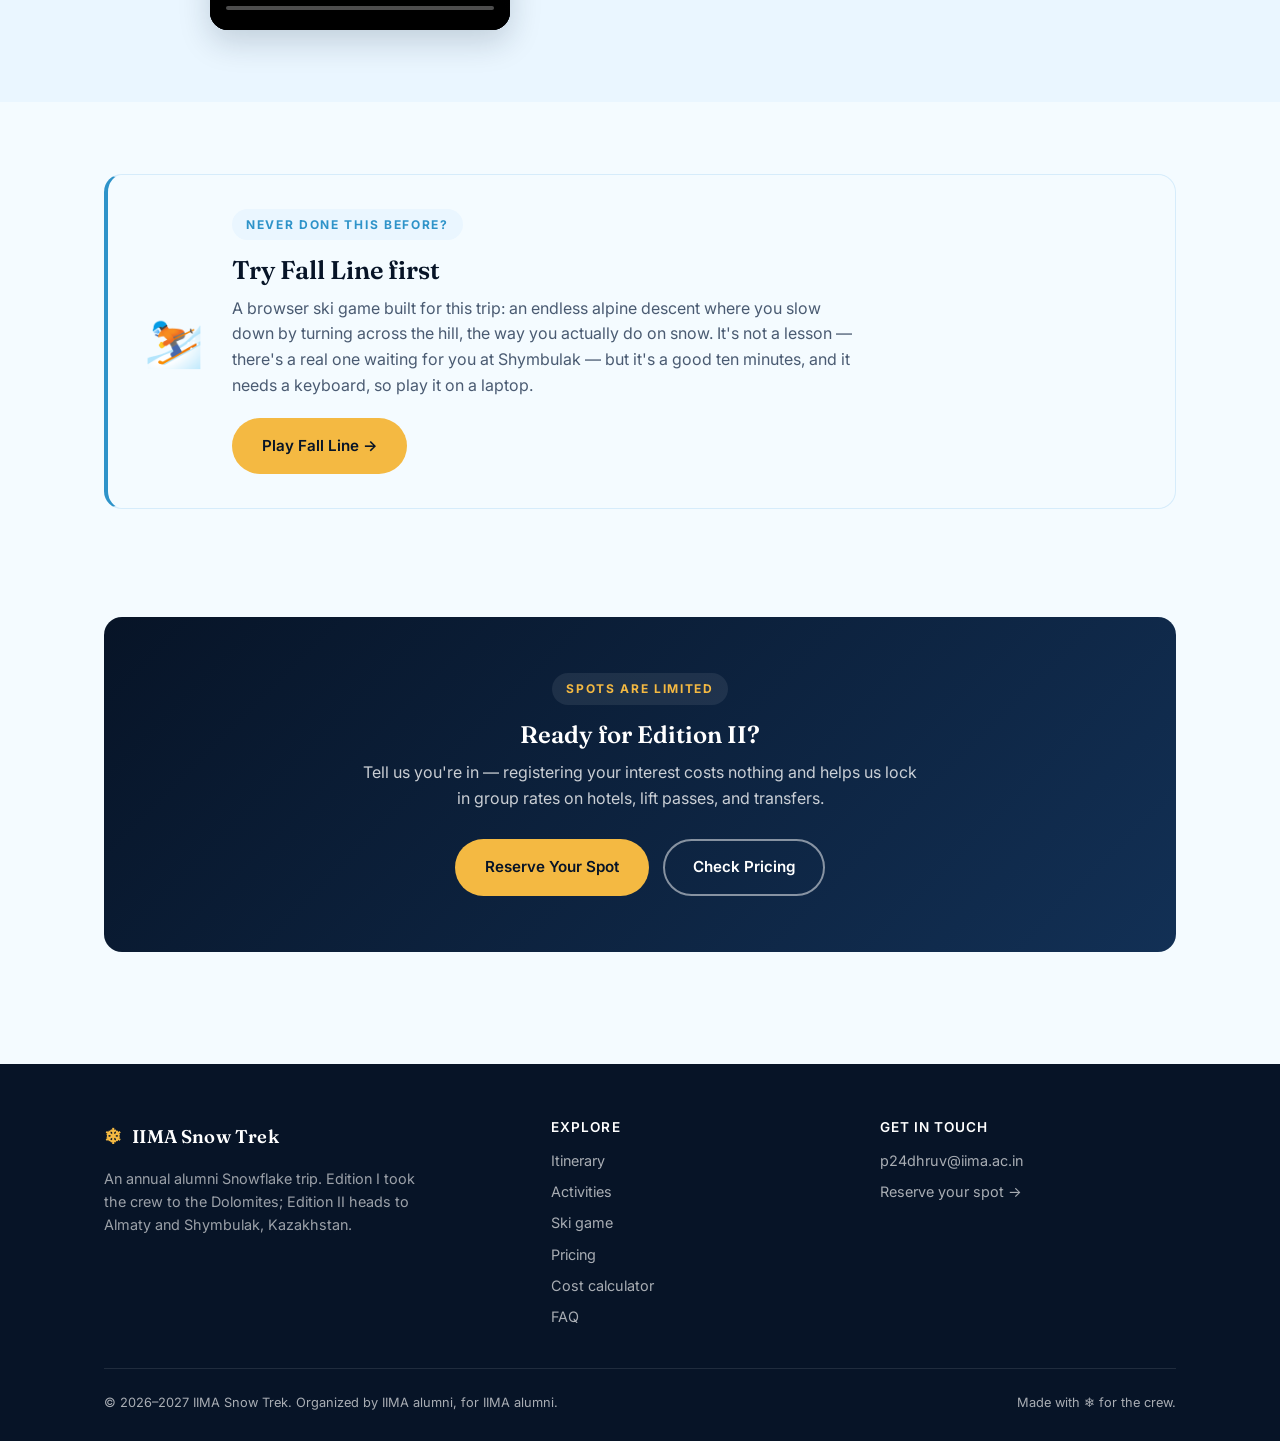
==== commit 3905f259: "Serve Fall Line from this origin and document its real controls The game turns out to be a single se" ====
--- a/index.html
+++ b/index.html
@@ -224,9 +224,9 @@
       <div class="game-teaser-icon">⛷️</div>
       <div class="game-teaser-copy">
         <span class="eyebrow">Never done this before?</span>
-        <h2>Try the ski simulator first</h2>
-        <p>A little browser game built for this trip — enough to get turning, edges and speed into your head before you're actually standing at the top of a slope. It's not a lesson (there's a real one waiting for you at Shymbulak), but it's a decent five minutes.</p>
-        <a href="game.html" class="btn btn-primary">Play the ski simulator →</a>
+        <h2>Try Fall Line first</h2>
+        <p>A browser ski game built for this trip: an endless alpine descent where you slow down by turning across the hill, the way you actually do on snow. It's not a lesson — there's a real one waiting for you at Shymbulak — but it's a good ten minutes, and it needs a keyboard, so play it on a laptop.</p>
+        <a href="game.html" class="btn btn-primary">Play Fall Line →</a>
       </div>
     </div>
   </div>
--- a/css/style.css
+++ b/css/style.css
@@ -143,7 +143,6 @@
 
 .brand {
   display: flex;
-  white-space: nowrap;
   align-items: center;
   gap: 10px;
   color: var(--white);
@@ -182,6 +181,12 @@
   font-weight: 500;
   white-space: nowrap;
   transition: background 0.15s ease, color 0.15s ease;
+}
+
+/* Above the mobile breakpoint the brand and the nav share one row, so
+   neither may wrap. Below it the brand sits alone and is free to wrap. */
+@media (min-width: 1001px) {
+  .brand { white-space: nowrap; }
 }
 
 /* Between the mobile breakpoint and ~1100px the eight nav items are tight
@@ -737,6 +742,59 @@
   text-align: center;
 }
 .game-note a { color: var(--sky-500); border-bottom: 1px solid rgba(46,147,201,0.35); }
+.game-note kbd, .controls-list kbd, .dt-none {
+  display: inline-block;
+  min-width: 22px;
+  padding: 2px 7px;
+  margin: 0 1px;
+  border-radius: 6px;
+  border: 1px solid var(--ice-300);
+  border-bottom-width: 2px;
+  background: var(--white);
+  box-shadow: 0 1px 0 rgba(11,31,58,0.06);
+  font-family: 'Inter', sans-serif;
+  font-size: 0.78rem;
+  font-weight: 700;
+  color: var(--navy-900);
+  text-align: center;
+  line-height: 1.5;
+}
+.dt-none {
+  border-style: dashed;
+  border-bottom-width: 1px;
+  background: transparent;
+  box-shadow: none;
+  font-weight: 500;
+  font-size: 0.72rem;
+  color: var(--slate-500);
+  text-transform: uppercase;
+  letter-spacing: 0.06em;
+}
+
+.controls-card {
+  margin-top: 44px;
+  padding: 30px 32px;
+  border: 1px solid var(--ice-300);
+  border-radius: var(--radius-lg);
+  background: var(--ice-100);
+}
+.controls-lede { color: var(--slate-600); margin-bottom: 20px; }
+.controls-list { margin: 0; }
+.controls-list > div {
+  display: grid;
+  grid-template-columns: 132px minmax(0, 1fr);
+  gap: 16px;
+  padding: 11px 0;
+  border-top: 1px solid var(--ice-300);
+  align-items: baseline;
+}
+.controls-list > div:first-of-type { border-top: 0; padding-top: 0; }
+.controls-list dt { margin: 0; }
+.controls-list dd { margin: 0; color: var(--slate-600); font-size: 0.94rem; }
+@media (max-width: 600px) {
+  .controls-card { padding: 24px 20px; }
+  .controls-list > div { grid-template-columns: 1fr; gap: 6px; }
+}
 
 /* Home-page teaser card for the ski game */
 .game-teaser {
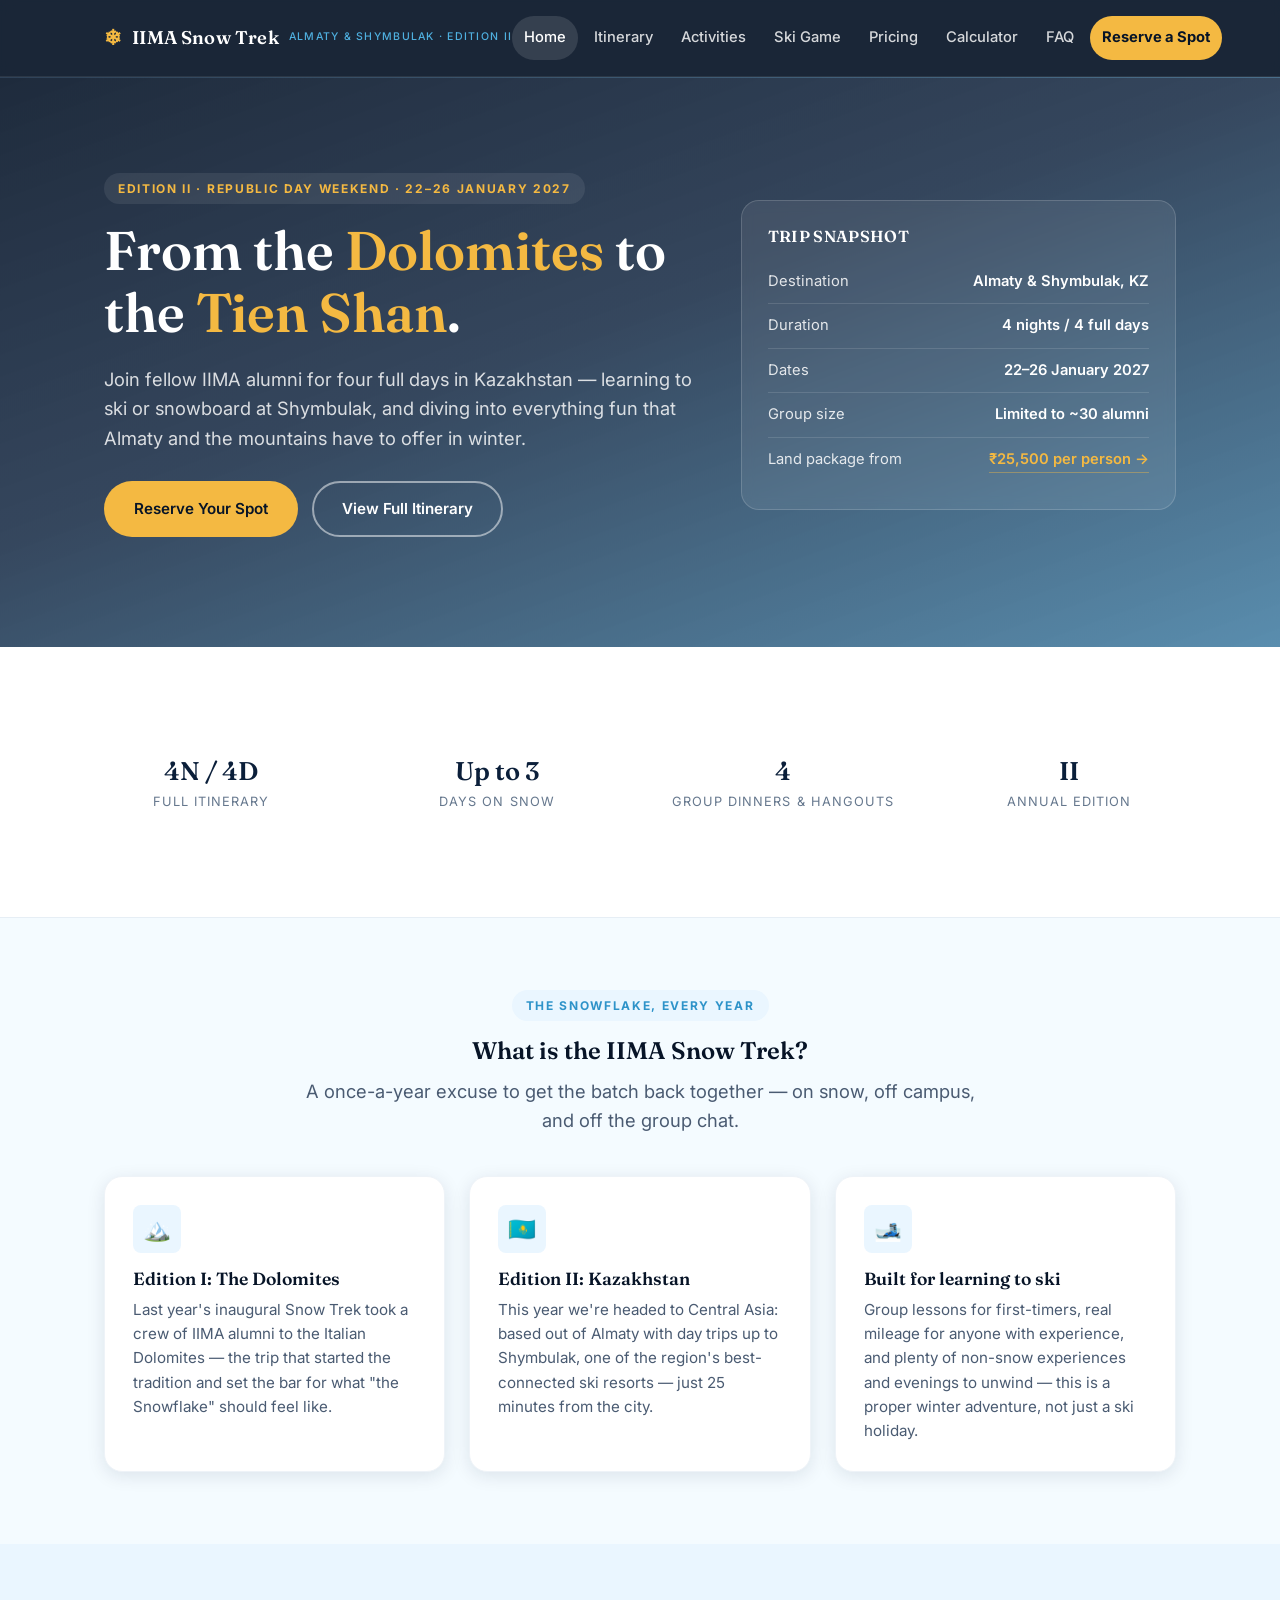
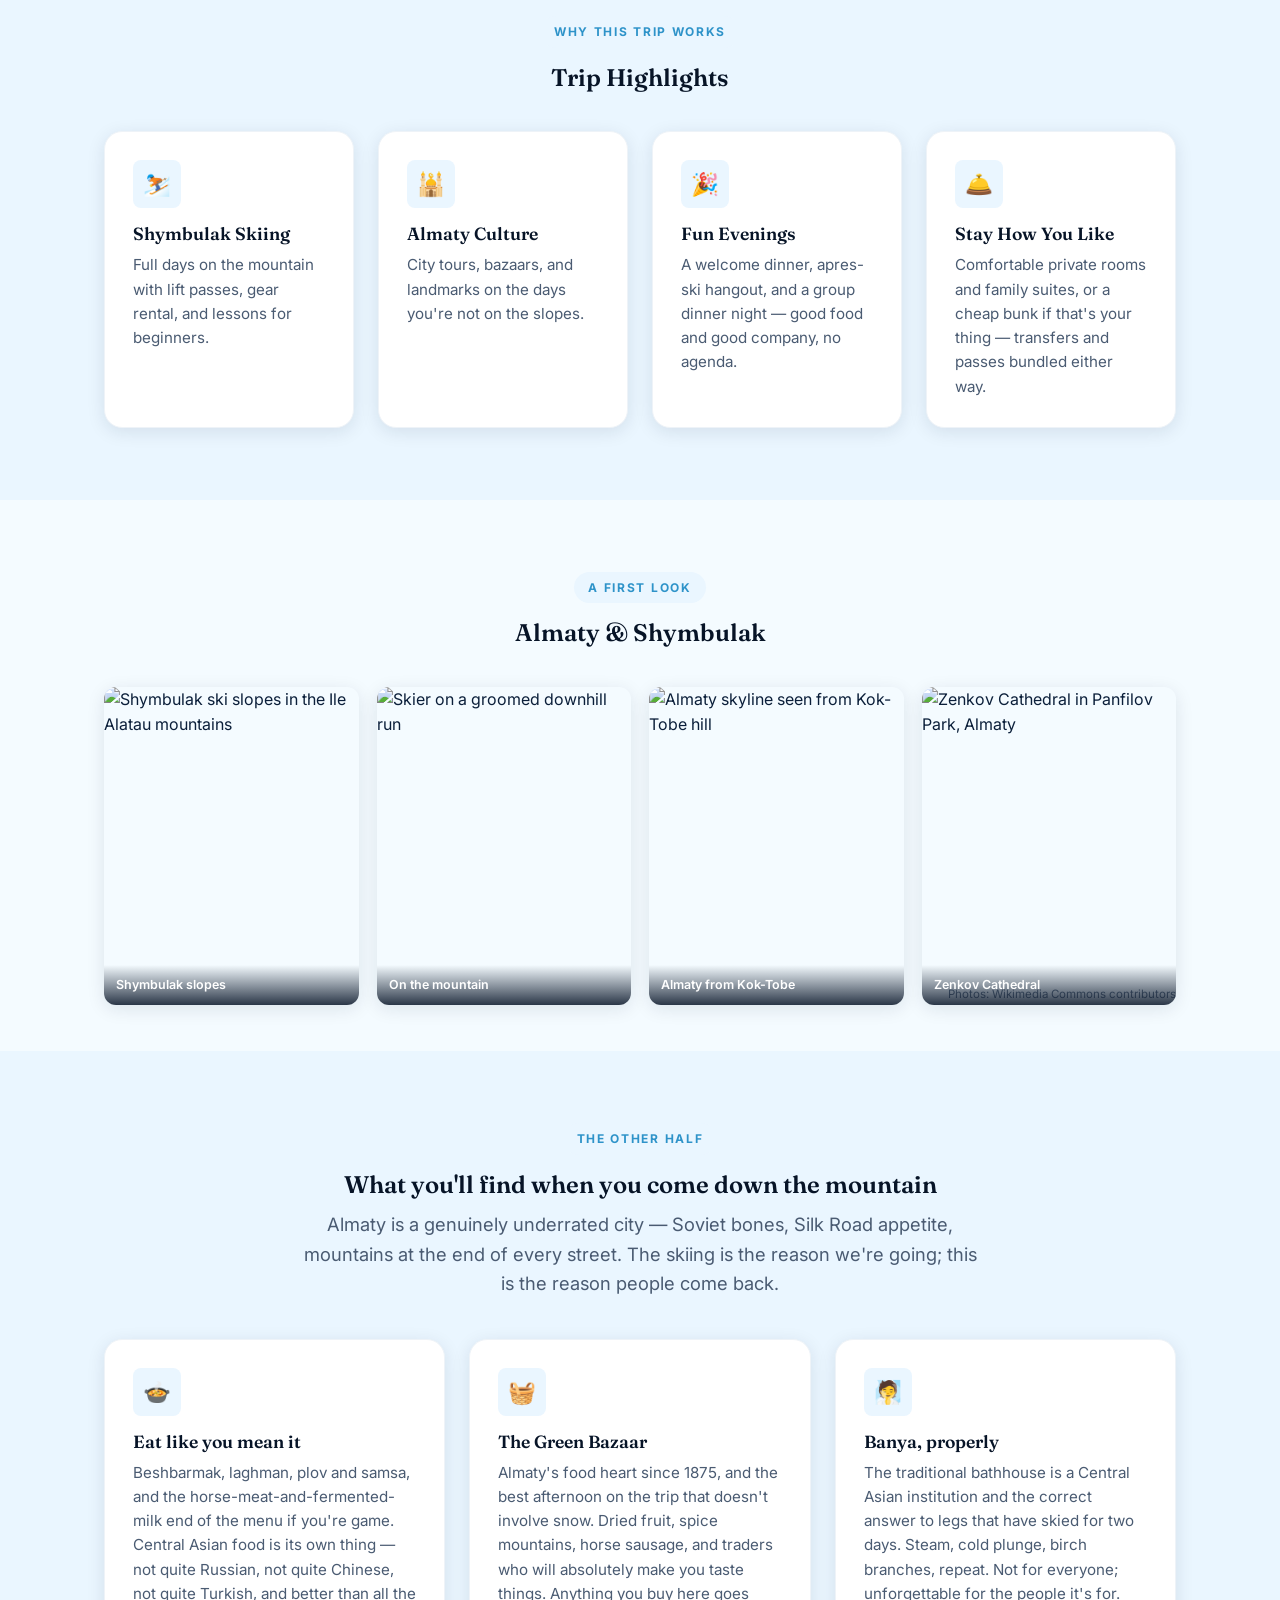
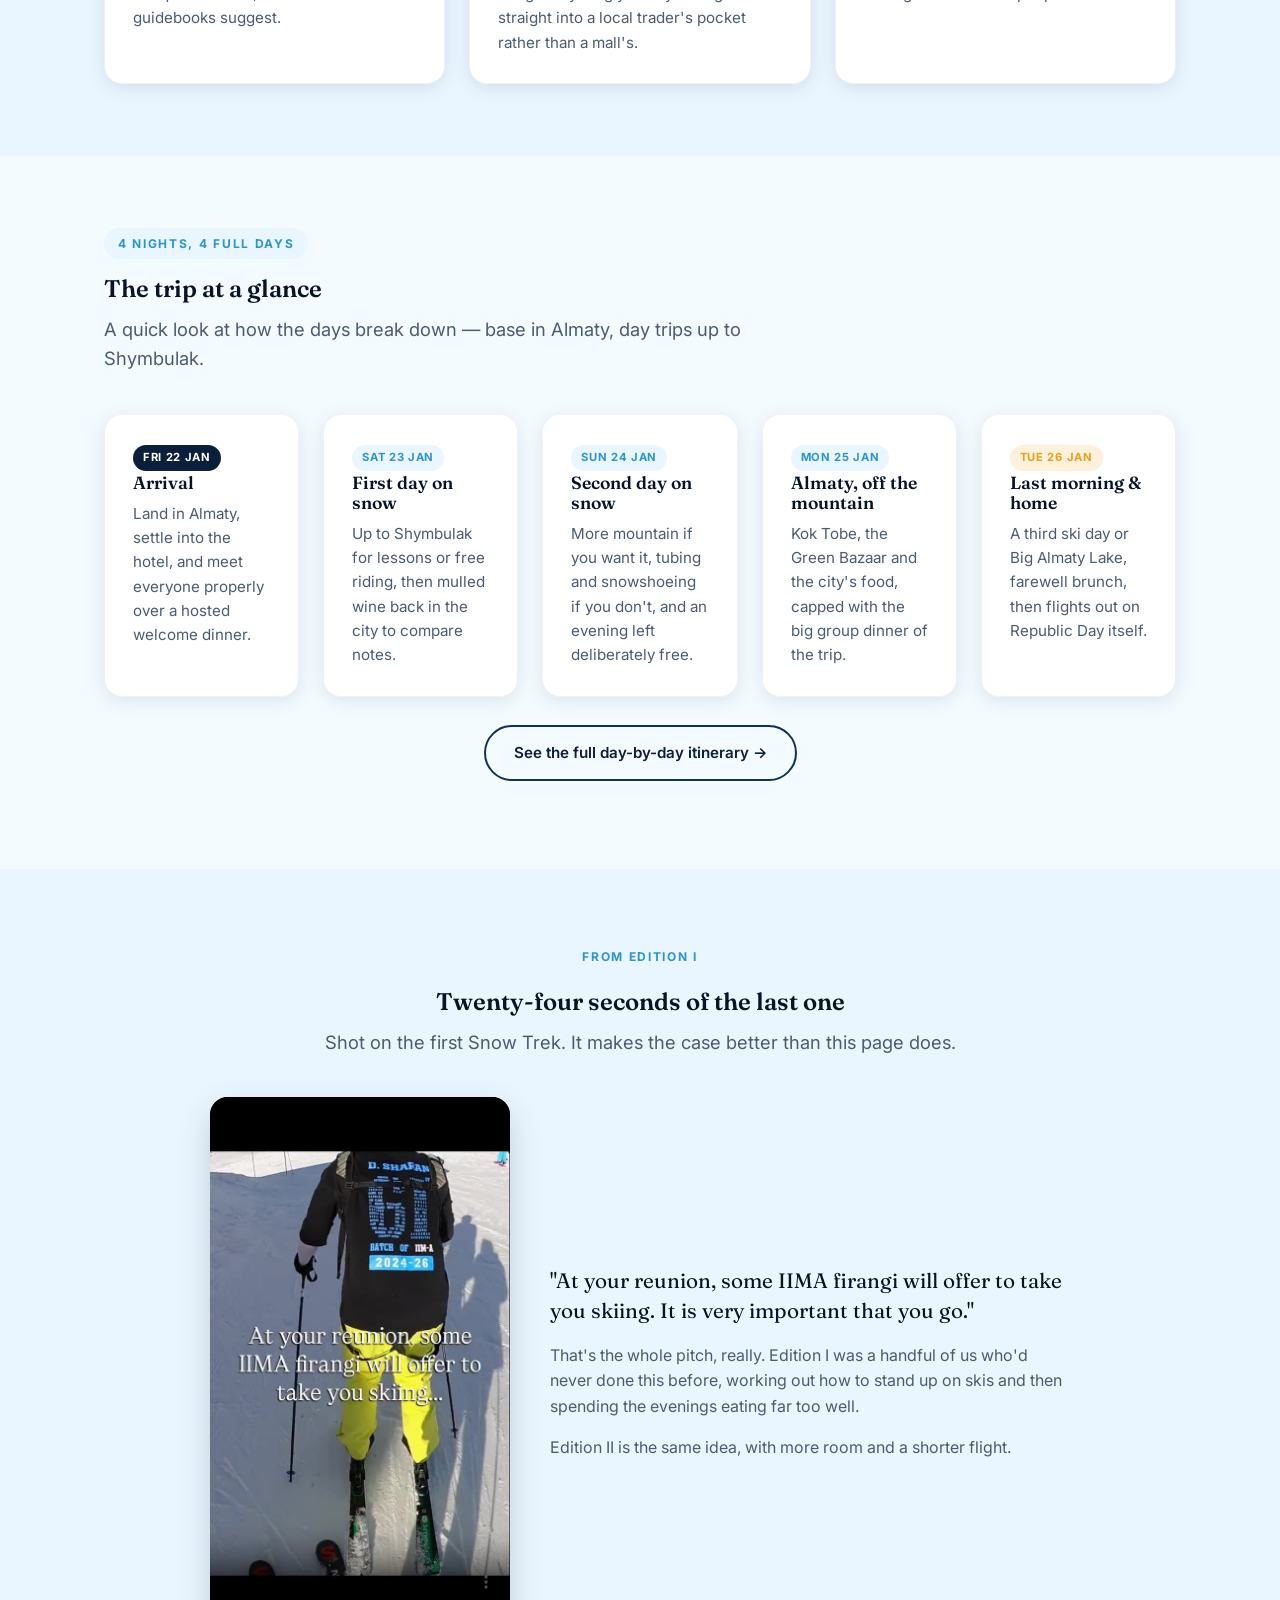
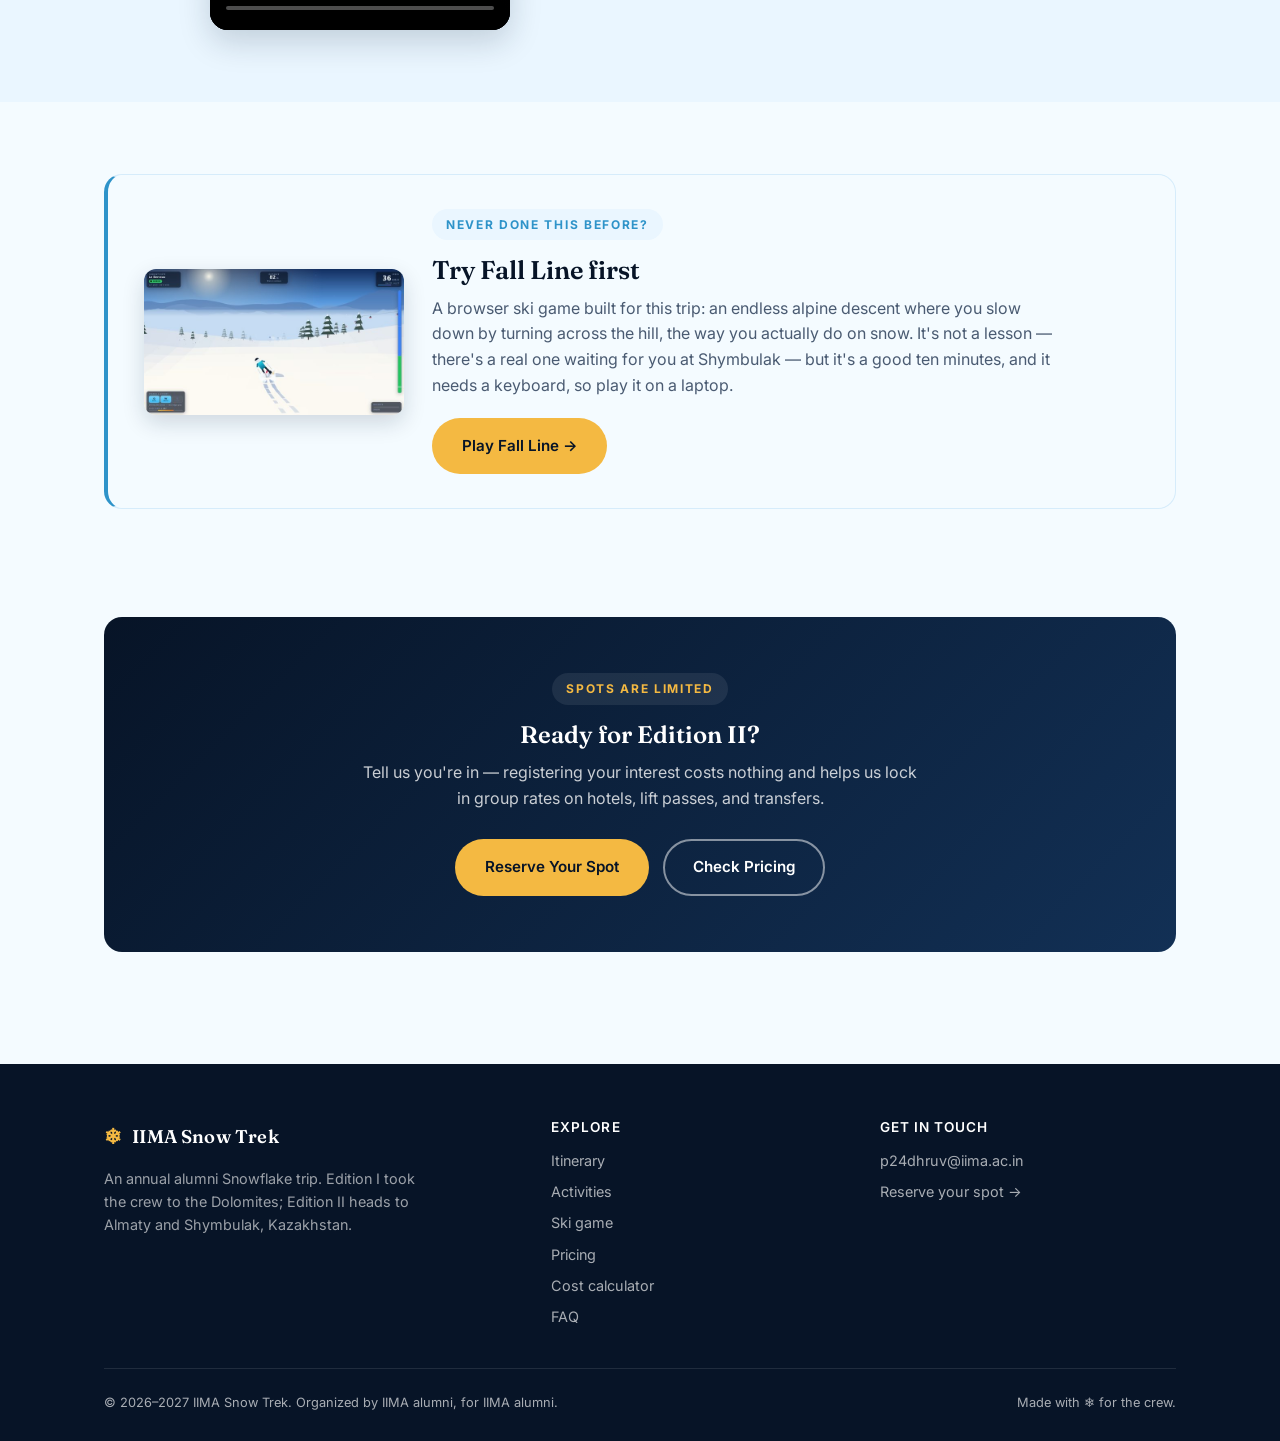
==== commit b3ef05ac: "Lead the game with a real screenshot that links to it The frame on /game.html was a gradient panel w" ====
--- a/index.html
+++ b/index.html
@@ -221,7 +221,10 @@
 <section style="padding-bottom:36px;">
   <div class="wrap">
     <div class="game-teaser">
-      <div class="game-teaser-icon">⛷️</div>
+      <a class="game-teaser-shot" href="game.html">
+        <img src="media/fall-line-thumb.jpg" width="640" height="360" loading="lazy"
+             alt="Fall Line in play: a skier carving across a green piste with speed and edge-angle readouts on screen.">
+      </a>
       <div class="game-teaser-copy">
         <span class="eyebrow">Never done this before?</span>
         <h2>Try Fall Line first</h2>
--- a/css/style.css
+++ b/css/style.css
@@ -709,31 +709,66 @@
   background: var(--navy-950);
   box-shadow: 0 12px 32px rgba(11, 31, 58, 0.18);
 }
-@media (max-width: 700px) { .game-frame { aspect-ratio: 4 / 5; min-height: 380px; } }
+/* A tall portrait frame crops the 16:9 still down to a strip of snow, and
+   the game wants a keyboard anyway — so keep it landscape on phones. */
+@media (max-width: 700px) { .game-frame { aspect-ratio: 4 / 3; min-height: 300px; } }
 
 .game-iframe { width: 100%; height: 100%; border: 0; display: block; }
 
+/* The poster is a real screenshot of the game wrapped in a link to it, so
+   it works with scripting off; the script upgrades the click to load the
+   game into this frame instead. */
 .game-placeholder {
   position: absolute;
   inset: 0;
+  display: block;
+  overflow: hidden;
+  background: var(--navy-950);
+  cursor: pointer;
+}
+.game-shot {
+  position: absolute;
+  inset: 0;
+  width: 100%;
+  height: 100%;
+  object-fit: cover;
+  transition: transform 0.4s ease;
+}
+.game-ph-inner {
+  position: absolute;
+  inset: 0;
   display: flex;
+  flex-direction: column;
   align-items: center;
   justify-content: center;
   text-align: center;
   padding: 28px;
-  background:
-    linear-gradient(160deg, rgba(7,20,39,0.86) 0%, rgba(11,31,58,0.82) 55%, rgba(46,147,201,0.7) 140%),
-    url('https://commons.wikimedia.org/wiki/Special:FilePath/Downhill_skiing_in_flat_light.jpg');
-  background-size: cover;
-  background-position: center;
-}
-.game-ph-inner { max-width: 420px; }
-.game-ph-icon { font-size: 2.4rem; margin-bottom: 10px; }
-.game-placeholder h2 { color: var(--white); margin-bottom: 8px; }
-.game-placeholder p { color: rgba(255,255,255,0.8); font-size: 0.92rem; }
-.game-ph-alt { margin: 14px 0 0; font-size: 0.85rem !important; }
-.game-ph-alt a { color: var(--gold-400); border-bottom: 1px solid rgba(244,185,66,0.4); }
-.game-ph-alt.is-warning { color: var(--gold-400) !important; font-weight: 600; }
+  /* Scrim: the screenshot is mostly bright snow, so the copy needs its own
+     ground to sit on rather than relying on the image behind it. */
+  background: linear-gradient(180deg, rgba(7,20,39,0.30) 0%, rgba(7,20,39,0.62) 45%, rgba(7,20,39,0.80) 100%);
+  transition: background 0.25s ease;
+}
+.game-ph-icon { font-size: 2.4rem; line-height: 1; margin-bottom: 10px; }
+.game-ph-title {
+  font-family: 'Fraunces', Georgia, serif;
+  font-weight: 600;
+  font-size: 1.9rem;
+  color: var(--white);
+  margin-bottom: 8px;
+}
+.game-ph-copy {
+  color: rgba(255,255,255,0.86);
+  font-size: 0.92rem;
+  max-width: 420px;
+  margin-bottom: 20px;
+}
+.game-placeholder:hover .game-shot { transform: scale(1.03); }
+.game-placeholder:hover .game-ph-inner { background: linear-gradient(180deg, rgba(7,20,39,0.22) 0%, rgba(7,20,39,0.55) 45%, rgba(7,20,39,0.76) 100%); }
+.game-placeholder:hover .game-ph-btn { background: var(--gold-500); }
+.game-placeholder:focus-visible { outline: 3px solid var(--gold-400); outline-offset: 3px; }
+.game-placeholder.is-loading { cursor: progress; }
+.game-placeholder.is-loading .game-ph-inner { background: rgba(7,20,39,0.86); }
+.game-placeholder.is-loading .game-ph-btn { opacity: 0.6; }
 
 .game-note {
   margin-top: 14px;
@@ -808,11 +843,21 @@
   border-radius: var(--radius-lg);
   background: var(--ice-100);
 }
-.game-teaser-icon { font-size: 3rem; line-height: 1; }
+.game-teaser-shot {
+  display: block;
+  width: 260px;
+  border-radius: 12px;
+  overflow: hidden;
+  box-shadow: 0 8px 22px rgba(11, 31, 58, 0.16);
+}
+.game-teaser-shot img { width: 100%; height: auto; transition: transform 0.4s ease; }
+.game-teaser-shot:hover img { transform: scale(1.04); }
+.game-teaser-shot:focus-visible { outline: 3px solid var(--sky-500); outline-offset: 3px; }
 .game-teaser-copy h2 { font-size: 1.6rem; margin-bottom: 10px; }
 .game-teaser-copy p { max-width: 620px; margin-bottom: 20px; }
 @media (max-width: 700px) {
-  .game-teaser { grid-template-columns: 1fr; gap: 14px; padding: 26px 22px; }
+  .game-teaser { grid-template-columns: 1fr; gap: 18px; padding: 26px 22px; }
+  .game-teaser-shot { width: 100%; }
 }
 
 /* ---------- Edition I recap video ---------- */
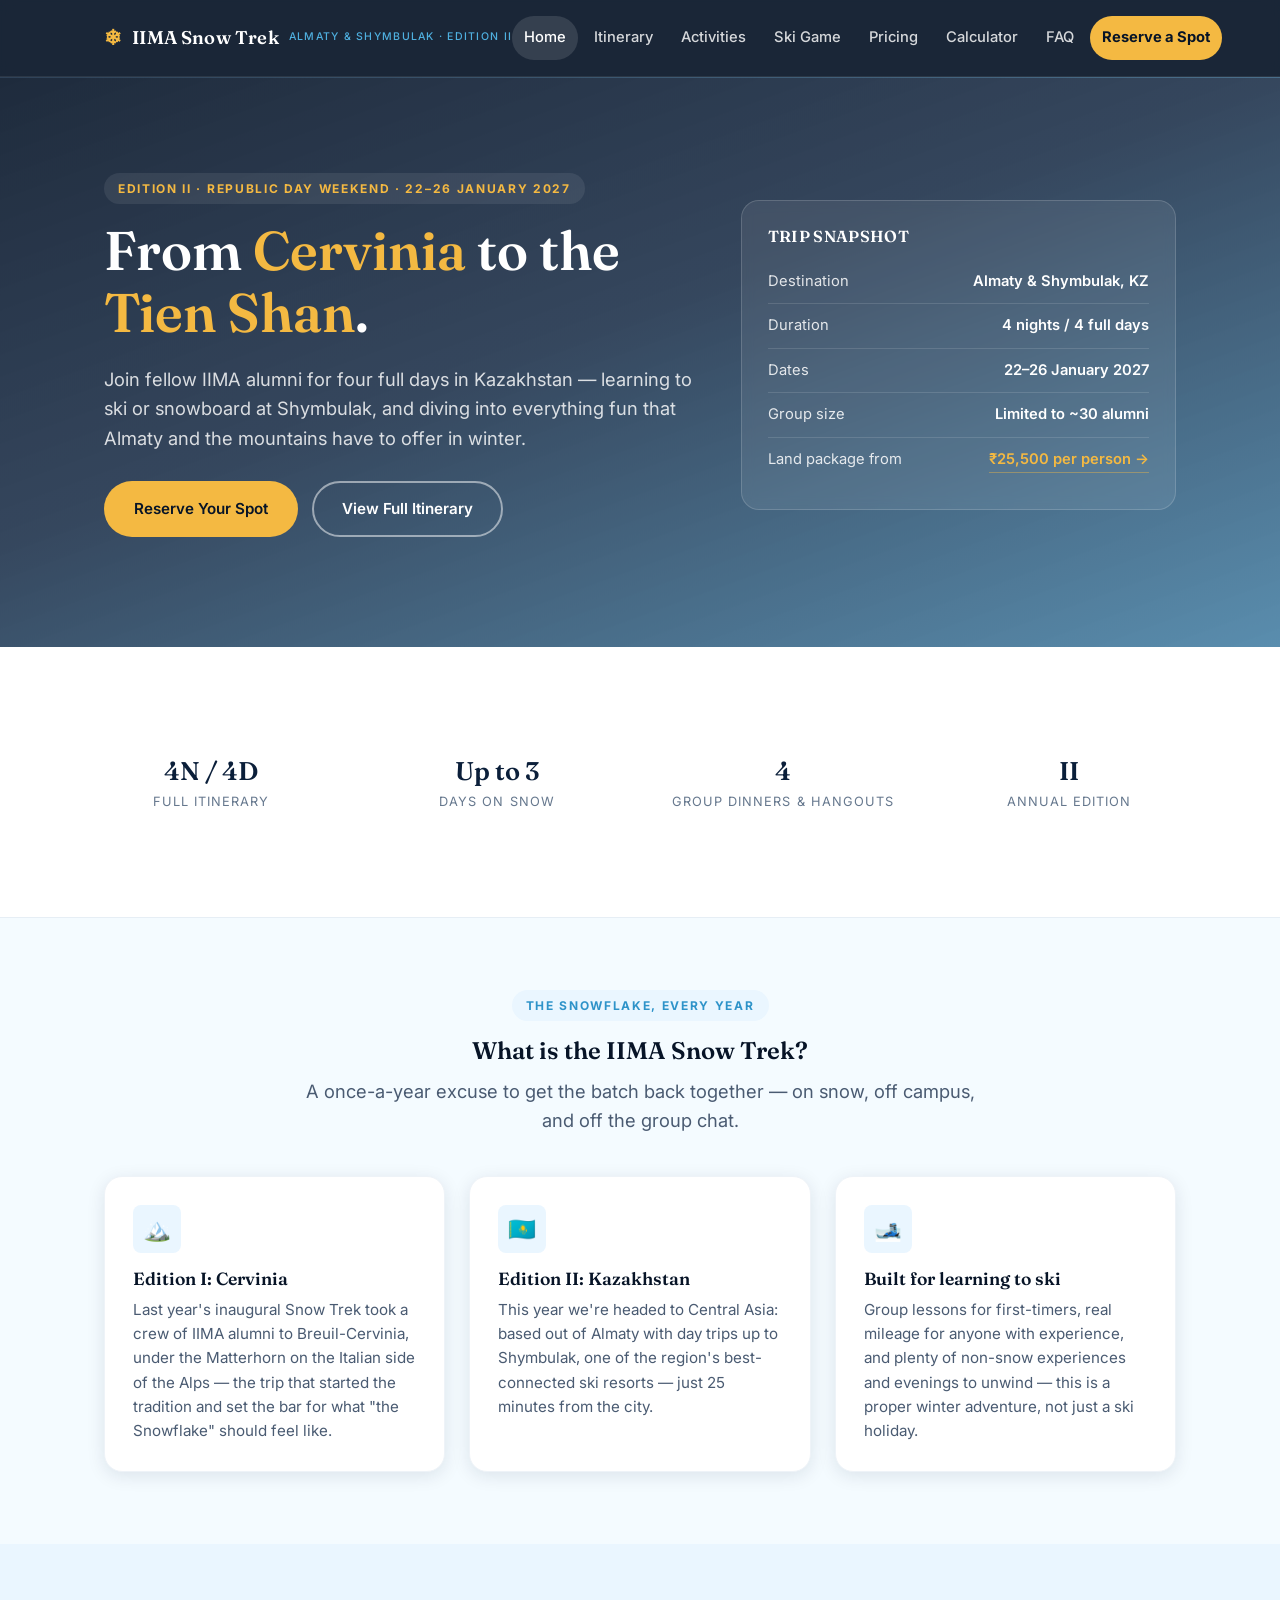
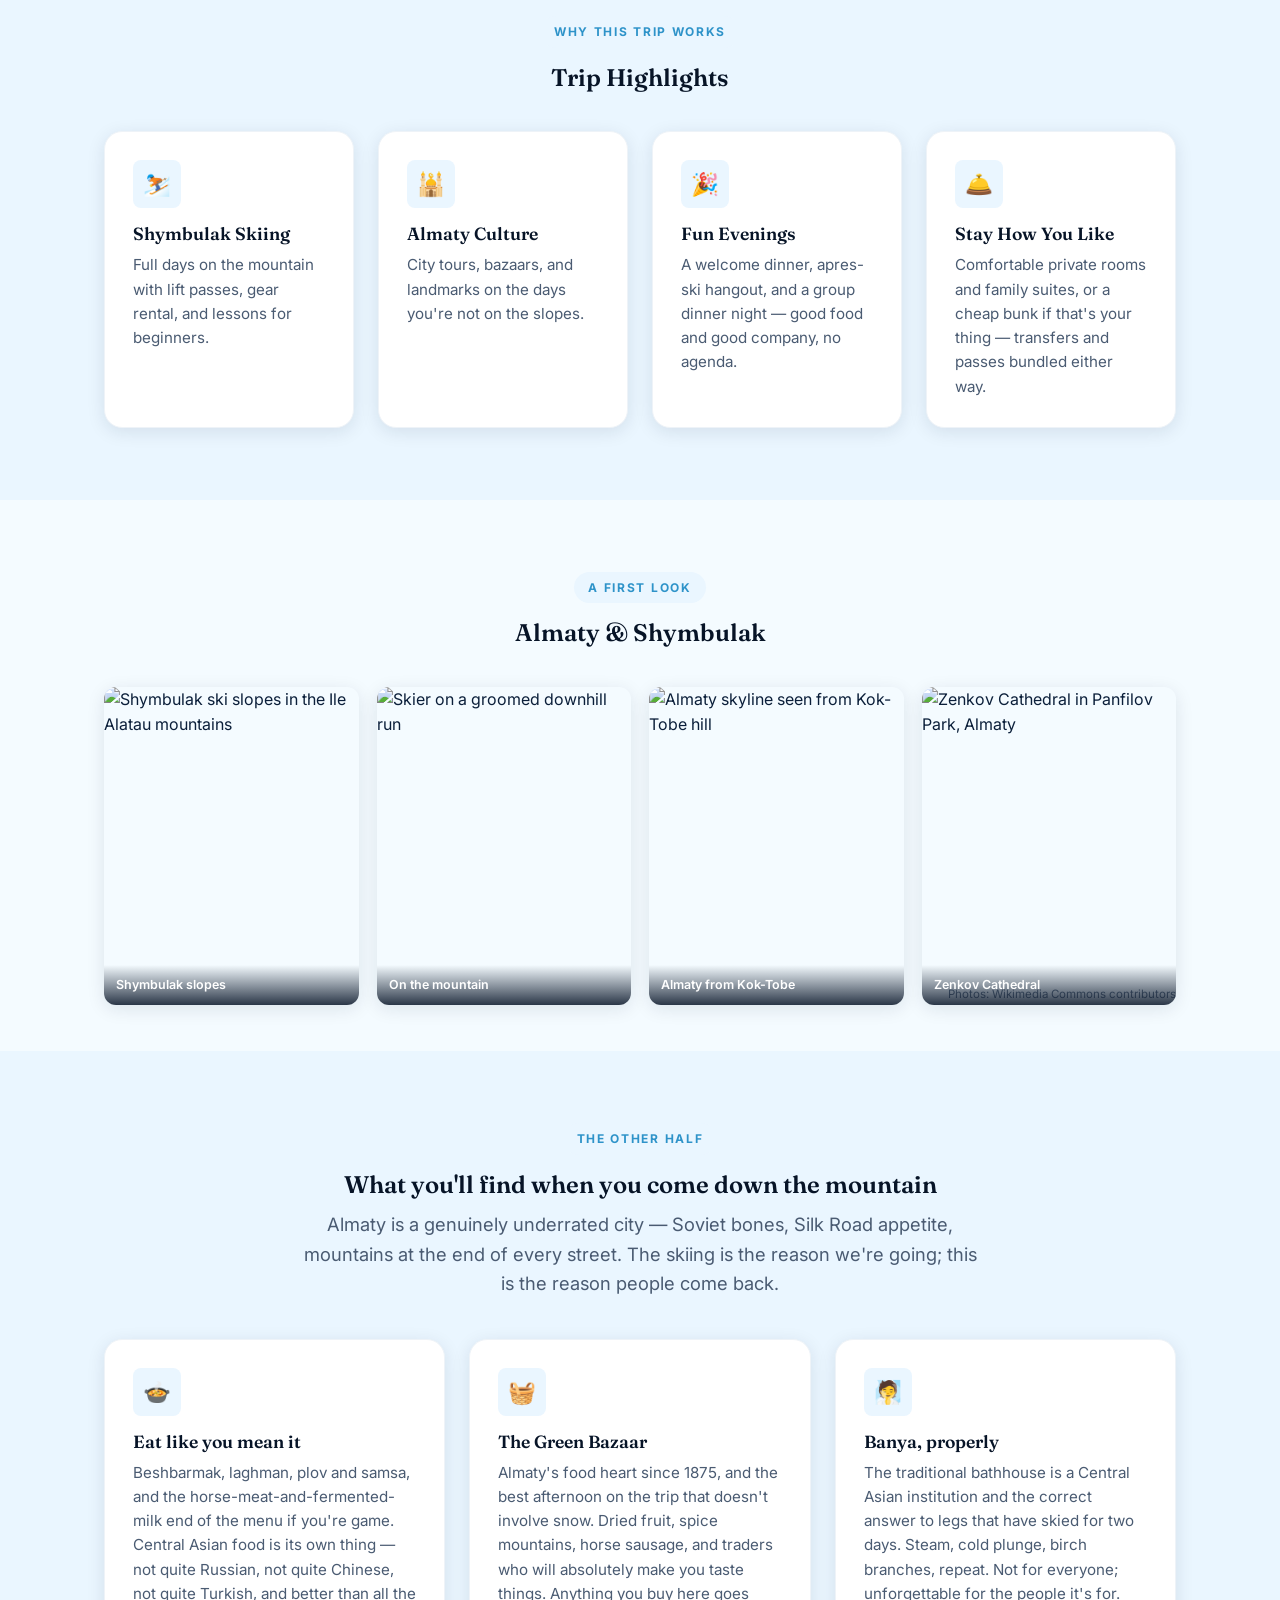
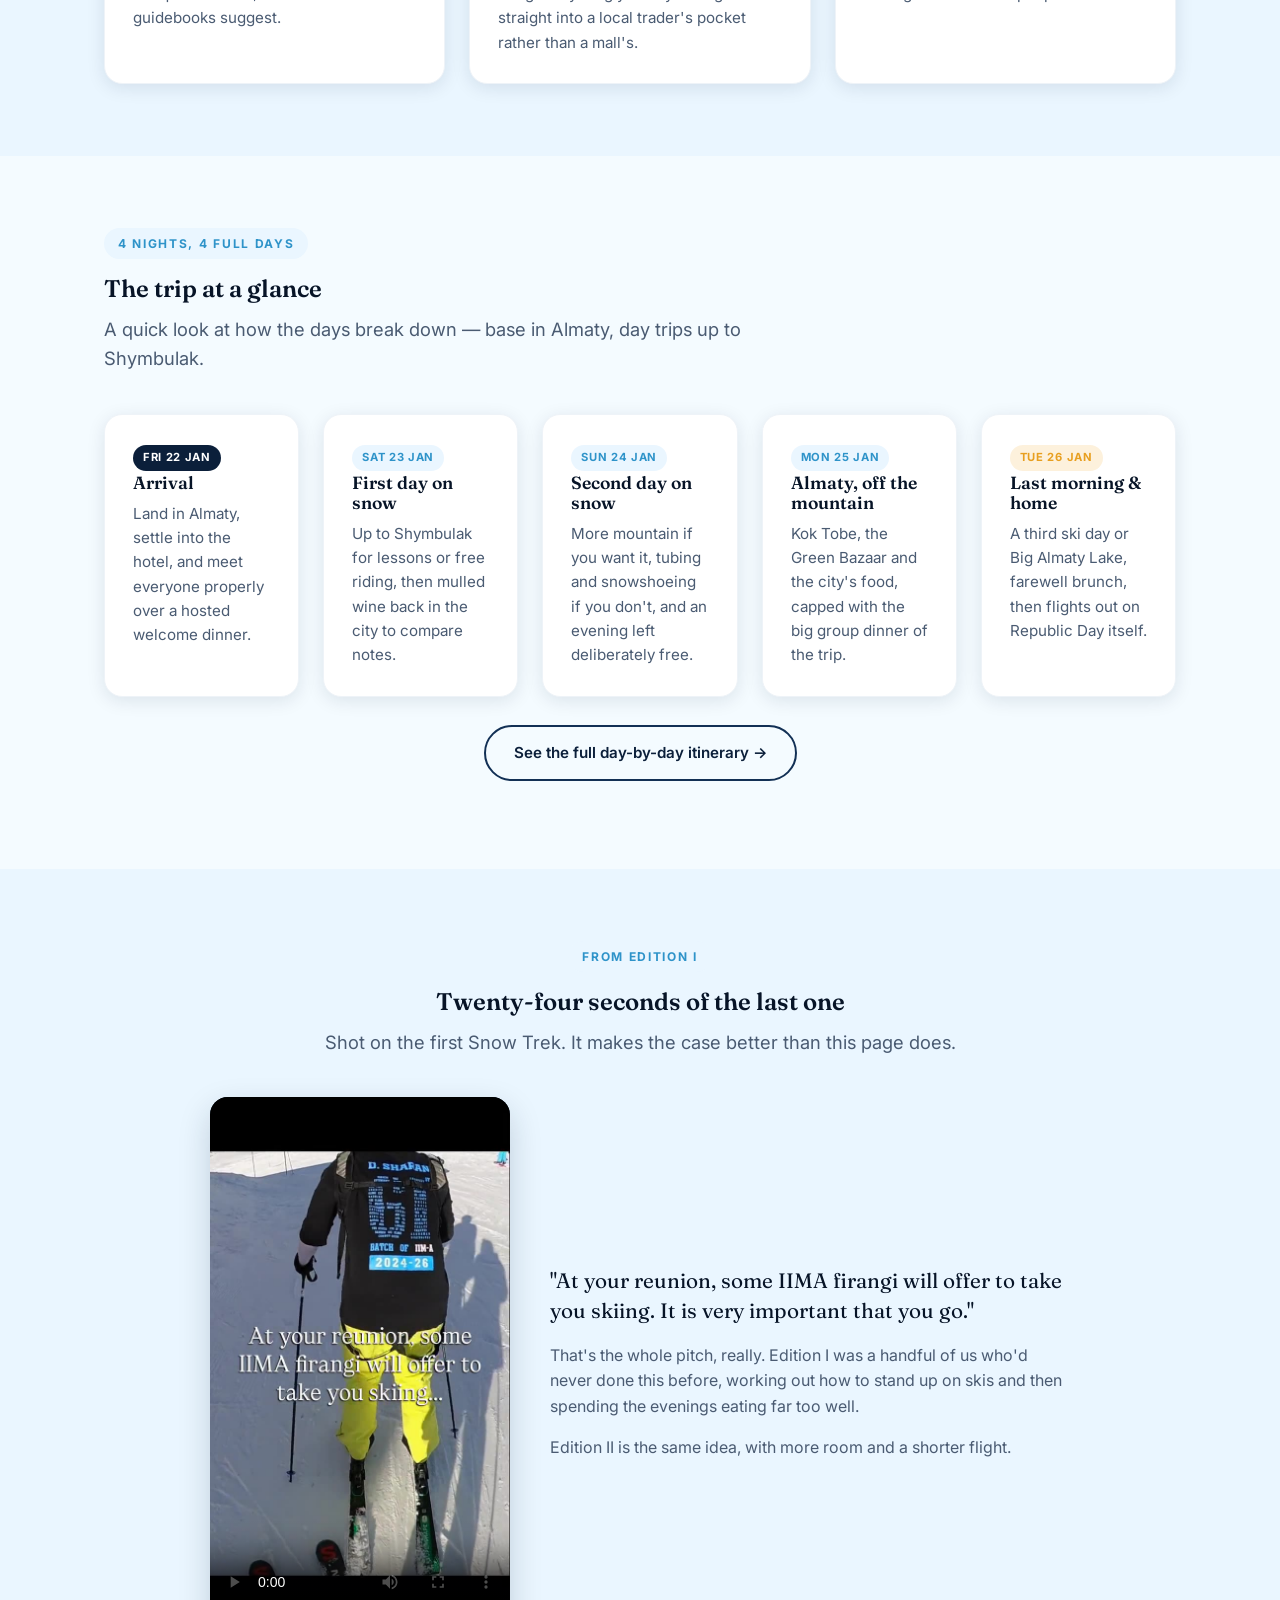
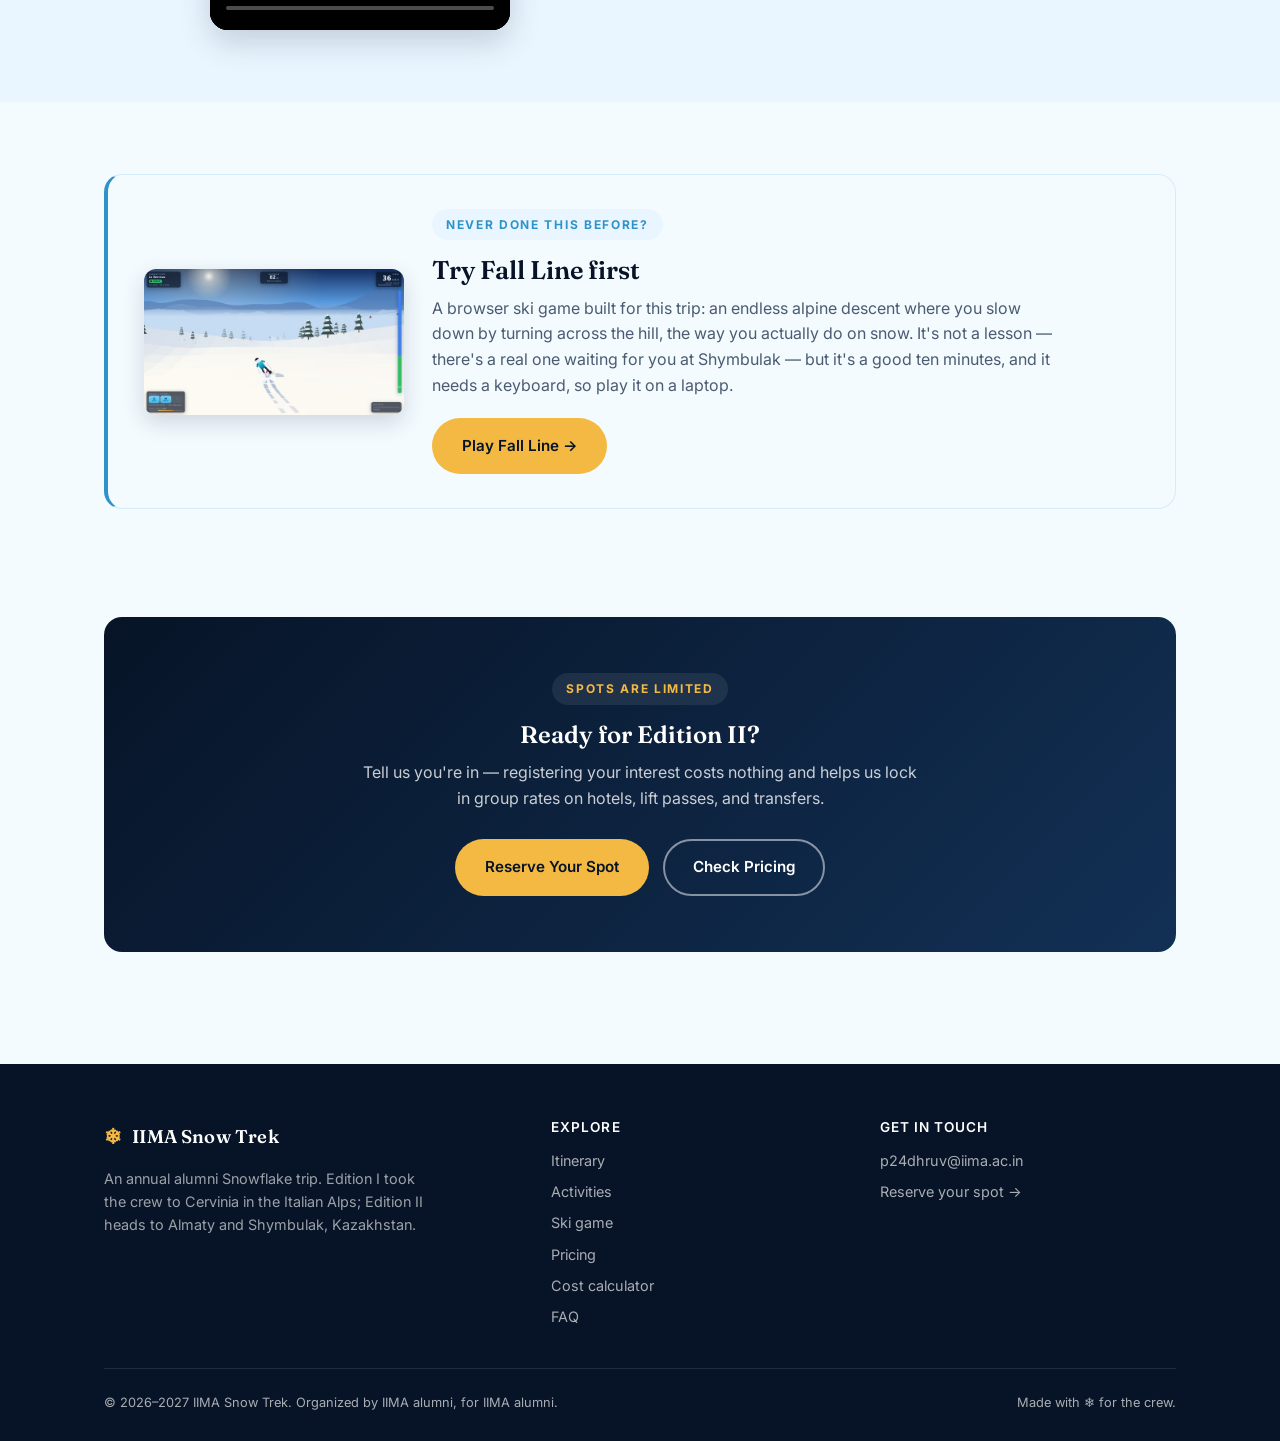
==== commit 3bfbfc7d: "Edition I was Cervinia, not the Dolomites The recap video is shot under the Matterhorn — Breuil-Cerv" ====
--- a/index.html
+++ b/index.html
@@ -34,7 +34,7 @@
   <div class="wrap hero-inner">
     <div>
       <span class="eyebrow on-dark">Edition II · Republic Day weekend · 22–26 January 2027</span>
-      <h1>From the <span class="accent">Dolomites</span> to the <span class="accent">Tien Shan</span>.</h1>
+      <h1>From <span class="accent">Cervinia</span> to the <span class="accent">Tien Shan</span>.</h1>
       <p class="lede">Join fellow IIMA alumni for four full days in Kazakhstan — learning to ski or snowboard at Shymbulak, and diving into everything fun that Almaty and the mountains have to offer in winter.</p>
       <div class="hero-ctas">
         <a href="register.html" class="btn btn-primary">Reserve Your Spot</a>
@@ -71,8 +71,8 @@
     <div class="grid grid-3">
       <div class="card">
         <div class="icon">🏔️</div>
-        <h3>Edition I: The Dolomites</h3>
-        <p>Last year's inaugural Snow Trek took a crew of IIMA alumni to the Italian Dolomites — the trip that started the tradition and set the bar for what "the Snowflake" should feel like.</p>
+        <h3>Edition I: Cervinia</h3>
+        <p>Last year's inaugural Snow Trek took a crew of IIMA alumni to Breuil-Cervinia, under the Matterhorn on the Italian side of the Alps — the trip that started the tradition and set the bar for what "the Snowflake" should feel like.</p>
       </div>
       <div class="card">
         <div class="icon">🇰🇿</div>
@@ -254,7 +254,7 @@
     <div class="footer-grid">
       <div>
         <div class="brand" style="margin-bottom:14px;"><span class="flake">❄</span> IIMA Snow Trek</div>
-        <p style="color:rgba(255,255,255,0.6); font-size:0.9rem; max-width:320px;">An annual alumni Snowflake trip. Edition I took the crew to the Dolomites; Edition II heads to Almaty and Shymbulak, Kazakhstan.</p>
+        <p style="color:rgba(255,255,255,0.6); font-size:0.9rem; max-width:320px;">An annual alumni Snowflake trip. Edition I took the crew to Cervinia in the Italian Alps; Edition II heads to Almaty and Shymbulak, Kazakhstan.</p>
       </div>
       <div>
         <h4>Explore</h4>
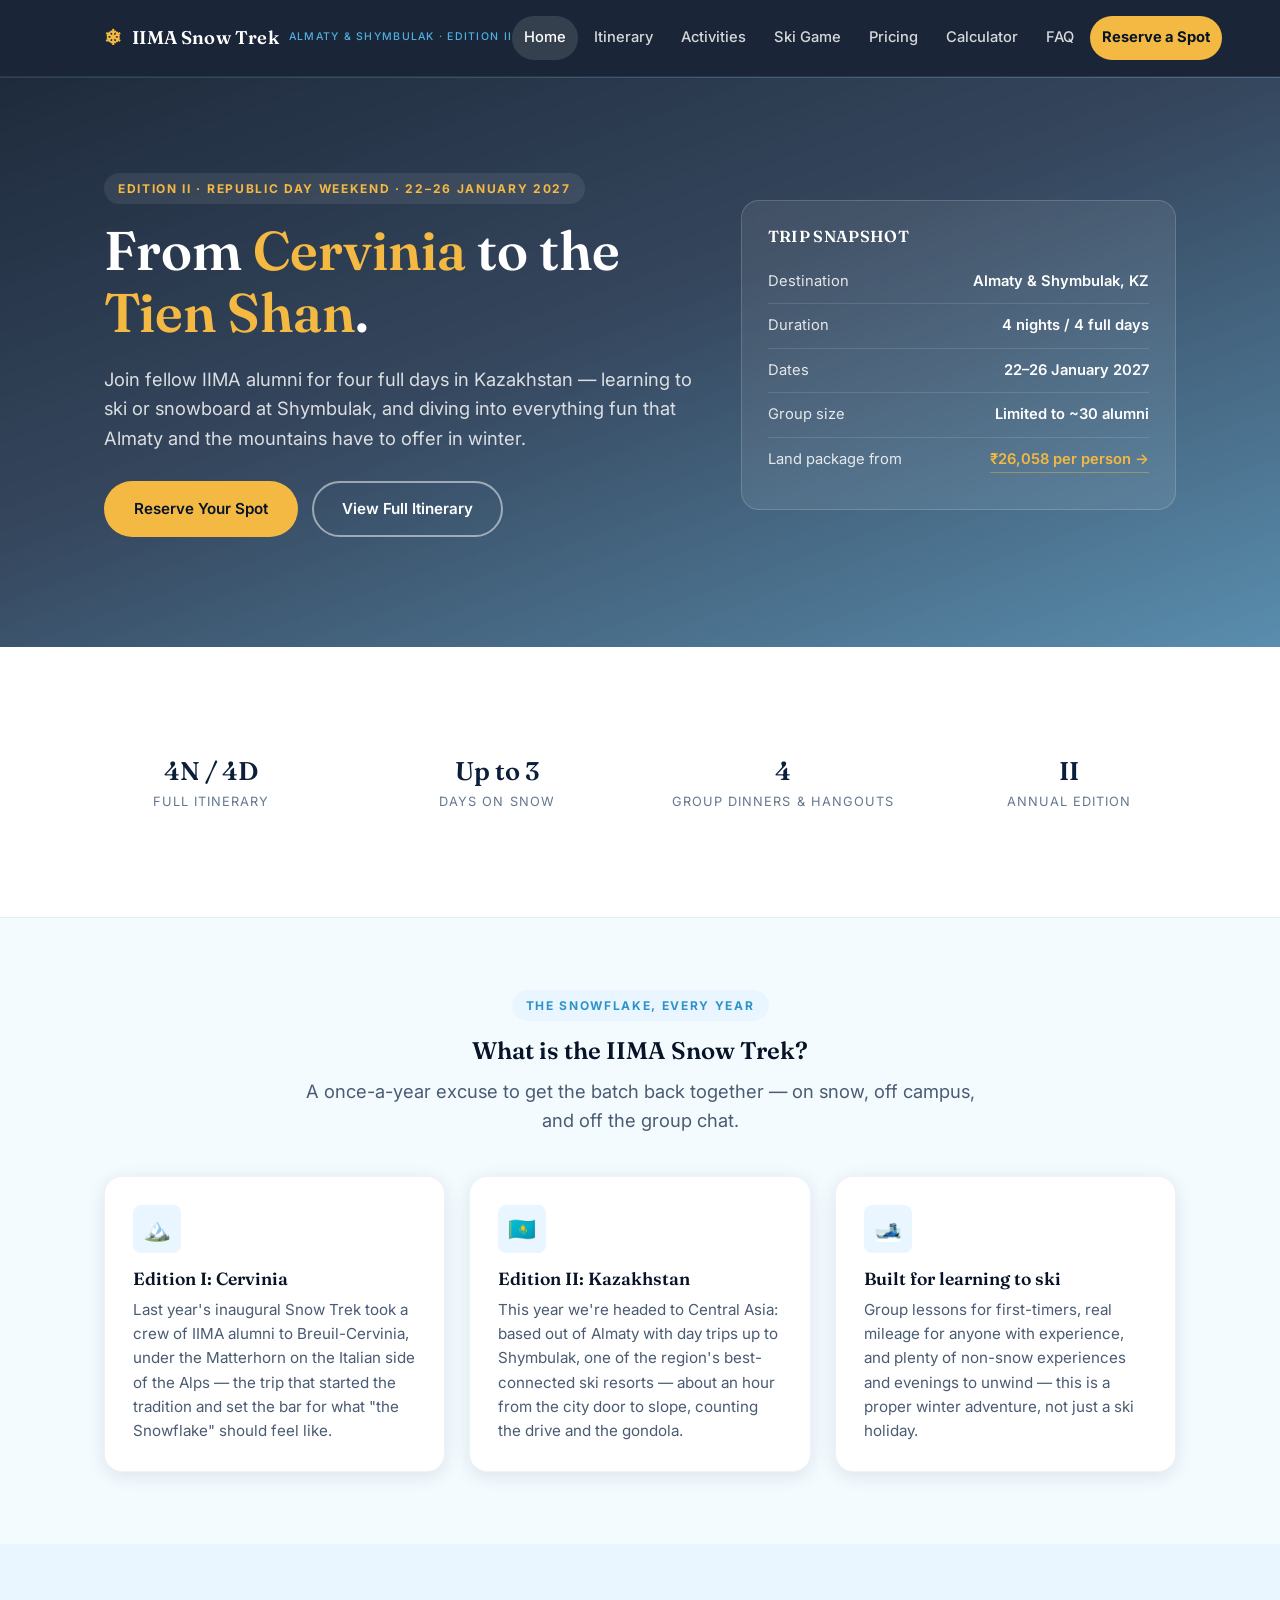
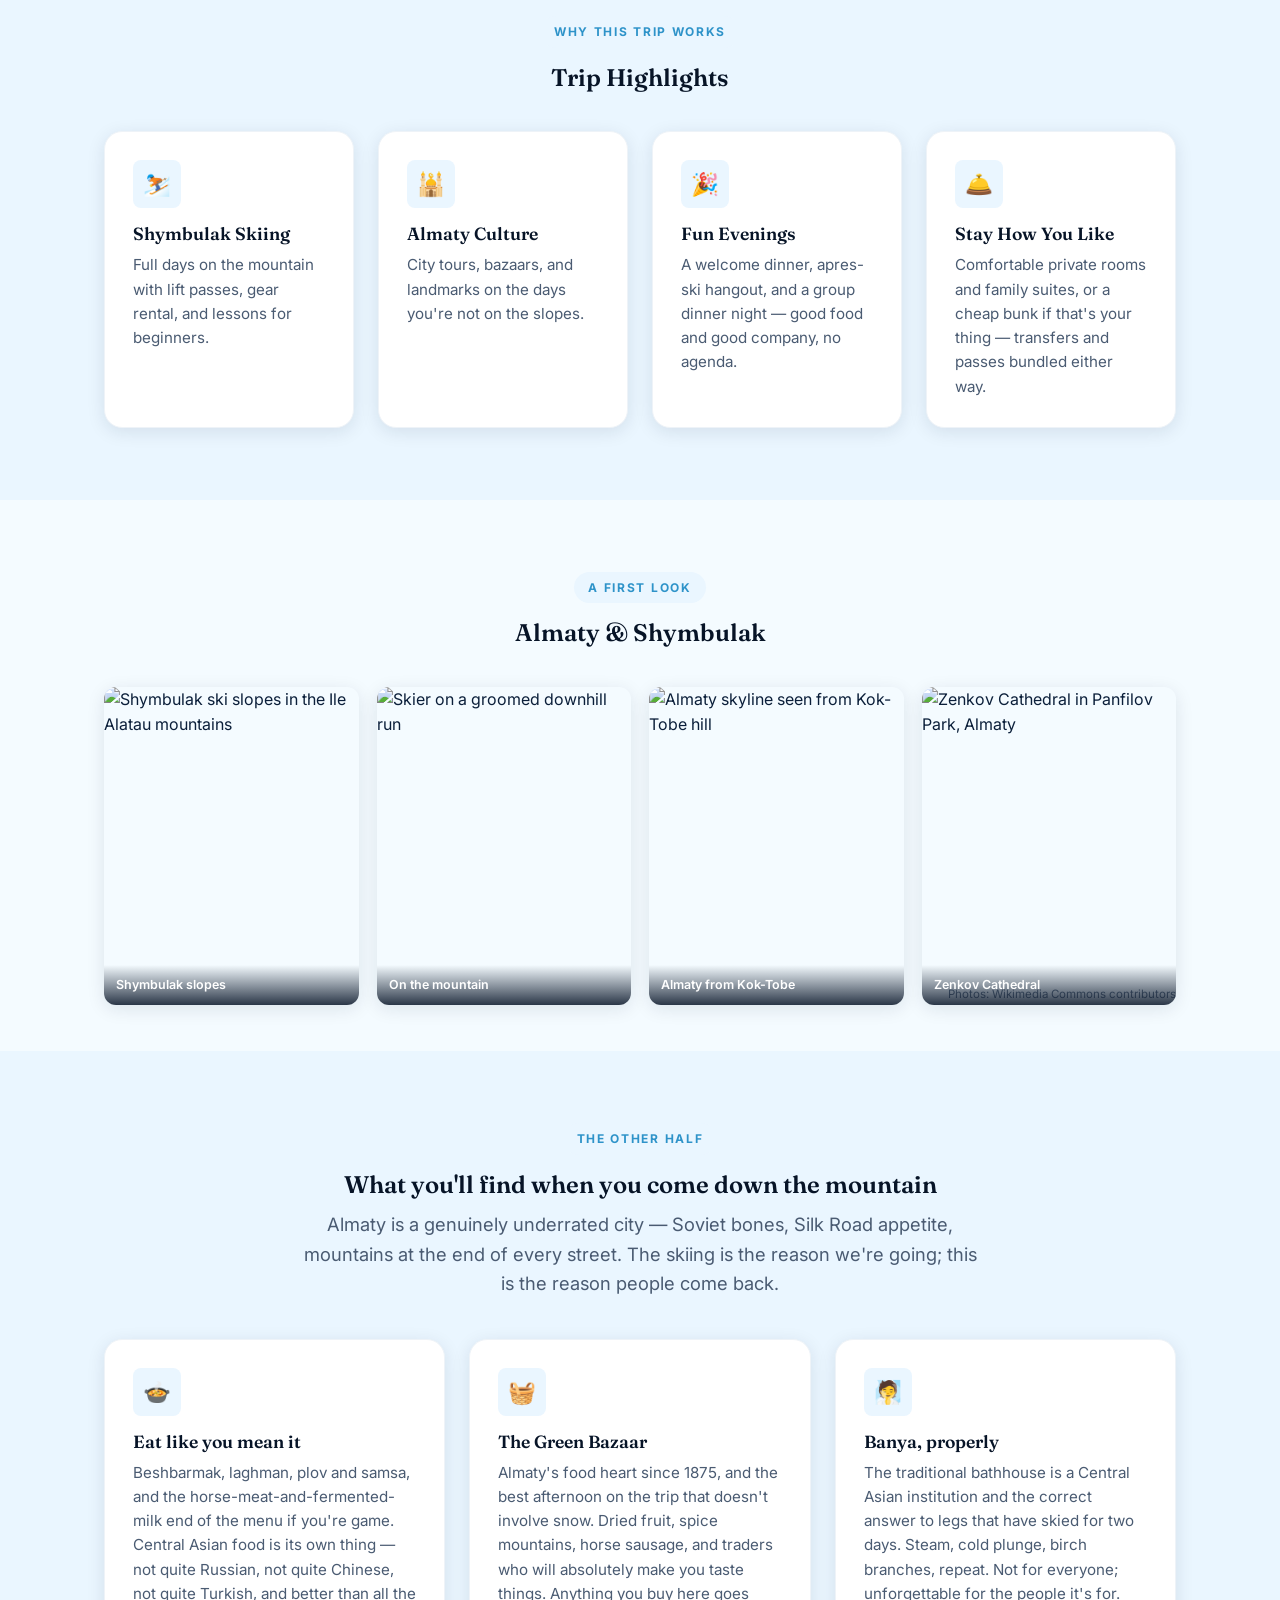
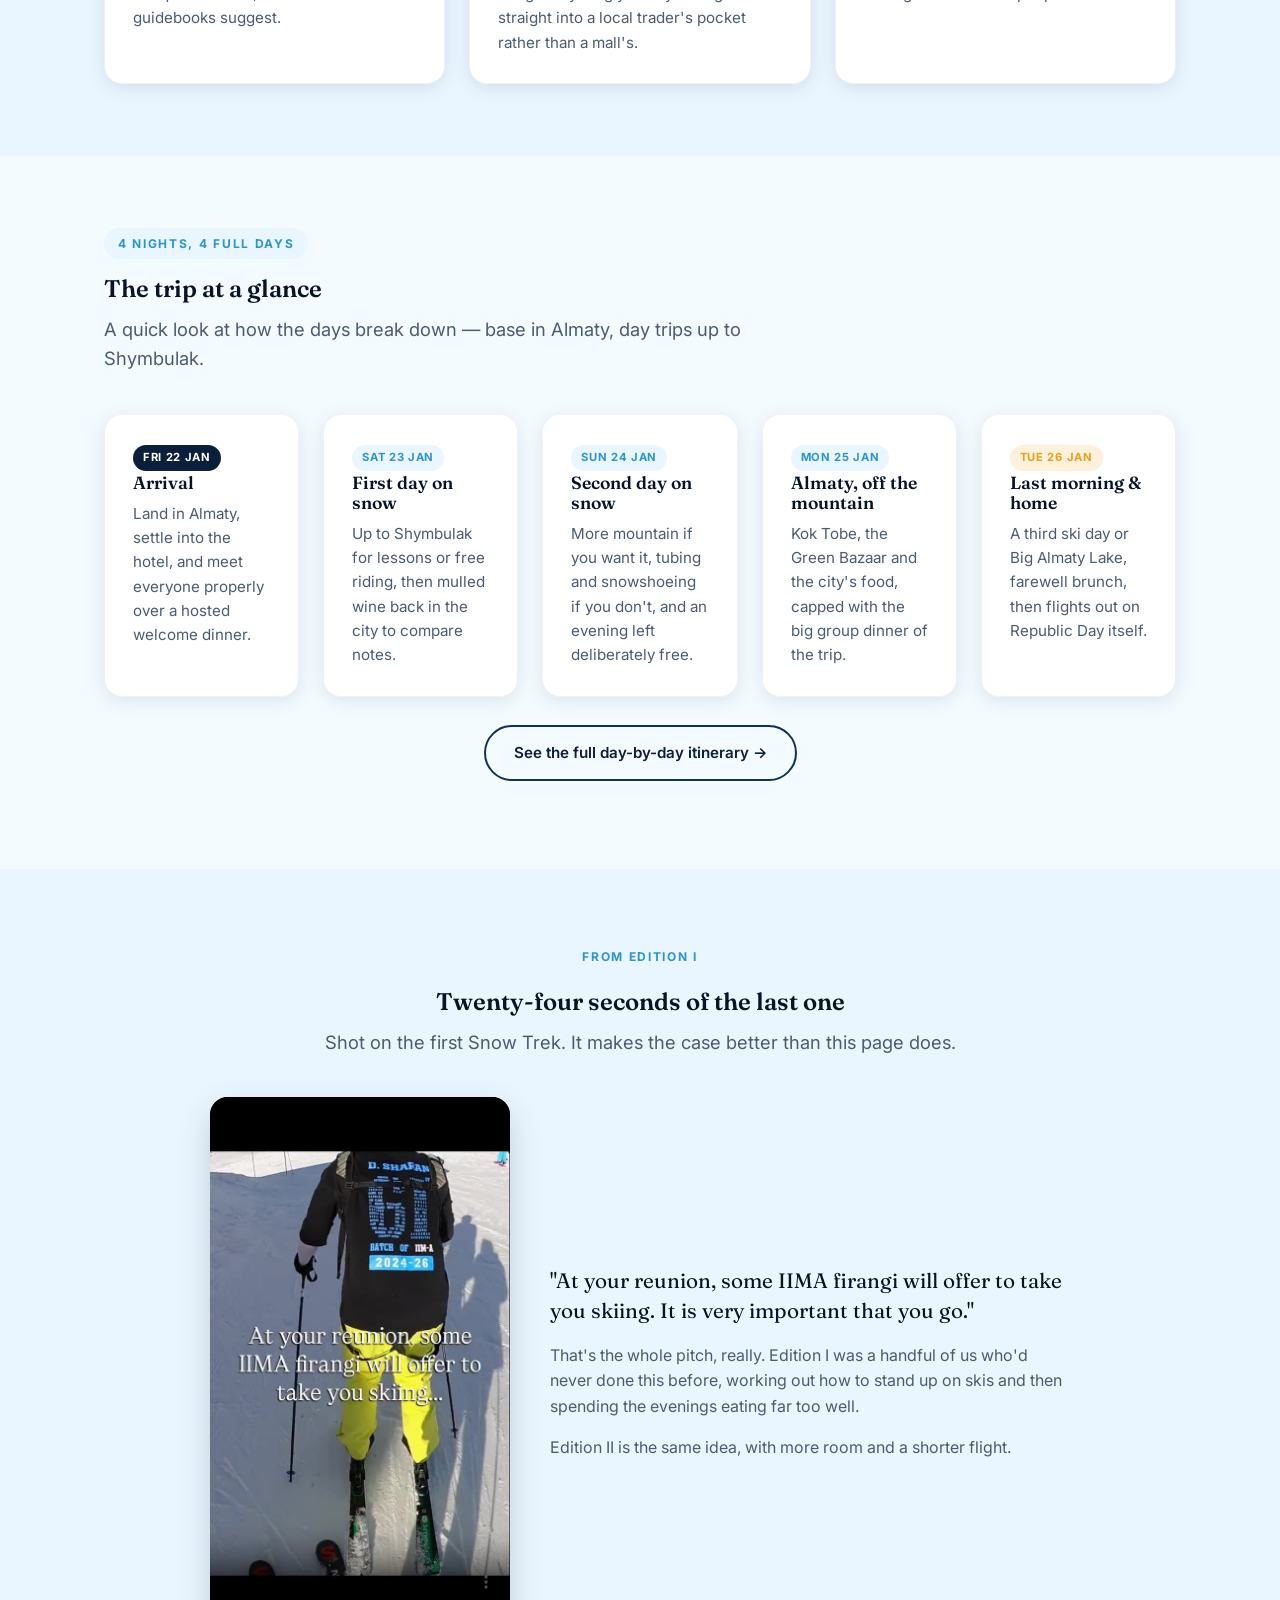
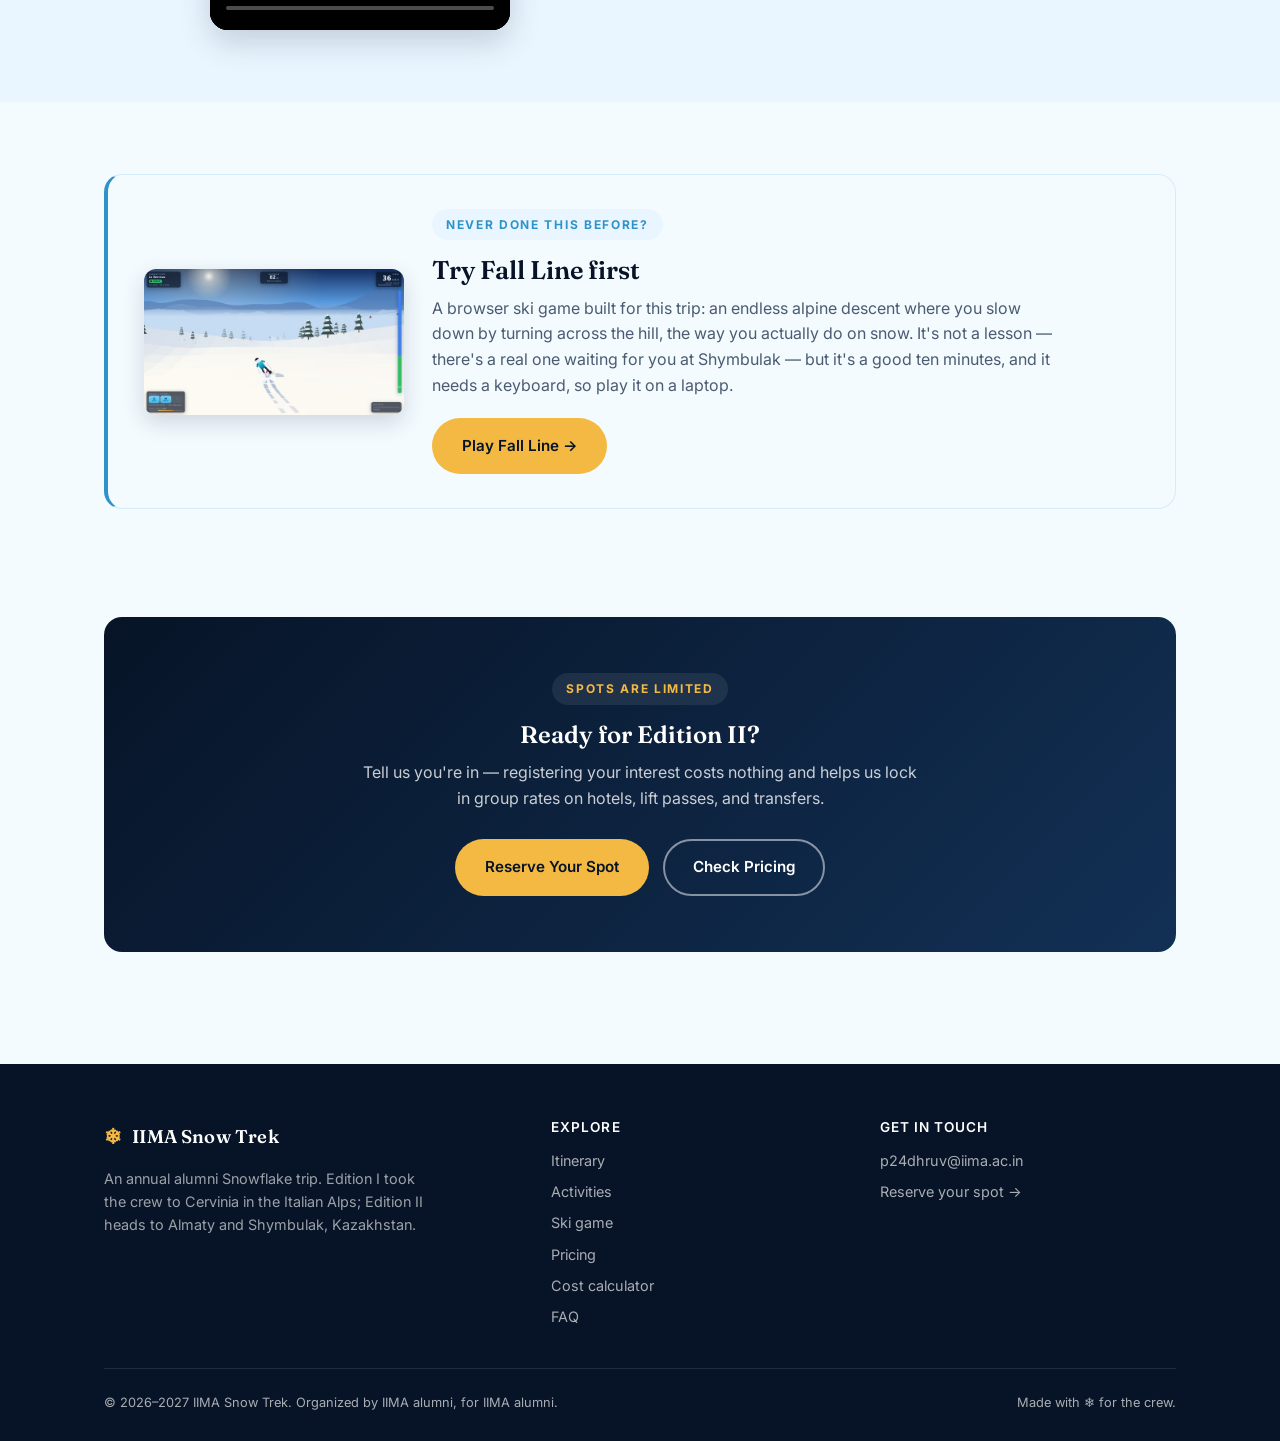
==== commit 0b2647cb: "Refresh trek prices: verified 21 Nov 2026 fares, dated hotel observations, conditional cancellation " ====
--- a/index.html
+++ b/index.html
@@ -47,7 +47,7 @@
       <div class="hero-fact"><span>Duration</span><strong>4 nights / 4 full days</strong></div>
       <div class="hero-fact"><span>Dates</span><strong>22–26 January 2027</strong></div>
       <div class="hero-fact"><span>Group size</span><strong>Limited to ~30 alumni</strong></div>
-      <div class="hero-fact"><span>Land package from</span><a href="pricing.html">₹25,500 per person →</a></div>
+      <div class="hero-fact"><span>Land package from</span><a href="pricing.html">₹26,058 per person →</a></div>
     </div>
   </div>
 </section>
@@ -77,7 +77,7 @@
       <div class="card">
         <div class="icon">🇰🇿</div>
         <h3>Edition II: Kazakhstan</h3>
-        <p>This year we're headed to Central Asia: based out of Almaty with day trips up to Shymbulak, one of the region's best-connected ski resorts — just 25 minutes from the city.</p>
+        <p>This year we're headed to Central Asia: based out of Almaty with day trips up to Shymbulak, one of the region's best-connected ski resorts — about an hour from the city door to slope, counting the drive and the gondola.</p>
       </div>
       <div class="card">
         <div class="icon">🎿</div>
--- a/css/style.css
+++ b/css/style.css
@@ -574,6 +574,54 @@
 .flight-table td.fare-local { font-weight: 600; color: var(--navy-950); }
 /* Secondary currency: present for reference, but clearly subordinate. */
 .flight-table td.fare-usd { color: var(--slate-500); font-size: 0.8rem; font-weight: 500; }
+/* Verification state of a fare. Colour is never the only cue — each pill
+   carries its own word — so this still reads in greyscale and for anyone
+   who cannot separate the hues. */
+.fare-ok, .fare-warn, .fare-hold {
+  display: inline-block;
+  padding: 3px 9px;
+  border-radius: 999px;
+  font-size: 0.72rem;
+  font-weight: 700;
+  letter-spacing: 0.04em;
+  text-transform: uppercase;
+  white-space: nowrap;
+}
+.fare-ok   { background: #dff3e8; color: #10663f; }
+.fare-warn { background: #fdefd2; color: #7a5200; }
+.fare-hold { background: #e8ecf2; color: #495b73; }
+
+/* Shown above the calculator total when the airfare is approximate or absent. */
+.calc-notice {
+  margin: 0 0 14px;
+  padding: 11px 14px;
+  border-radius: 10px;
+  border-left: 4px solid var(--gold-400);
+  background: #fdf6e6;
+  color: var(--navy-900);
+  font-size: 0.84rem;
+  line-height: 1.5;
+}
+
+/* Baggage exclusion, printed beside the fare so a total can never be read
+   as an all-in trip cost. */
+.flight-table td.fare-local .fare-bags {
+  display: block;
+  margin-top: 4px;
+  font-weight: 600;
+  font-size: 0.72rem;
+  letter-spacing: 0.02em;
+  color: #7a5200;
+}
+
+/* A fare quoted in its source currency, with the rupee conversion underneath. */
+.flight-table td.fare-local .fare-conv {
+  display: block;
+  font-weight: 500;
+  font-size: 0.8rem;
+  color: var(--slate-500);
+  margin-top: 2px;
+}
 
 .incl-excl { display: grid; grid-template-columns: 1fr 1fr; gap: 32px; margin-top: 48px; }
 @media (max-width: 700px) { .incl-excl { grid-template-columns: 1fr; } }
